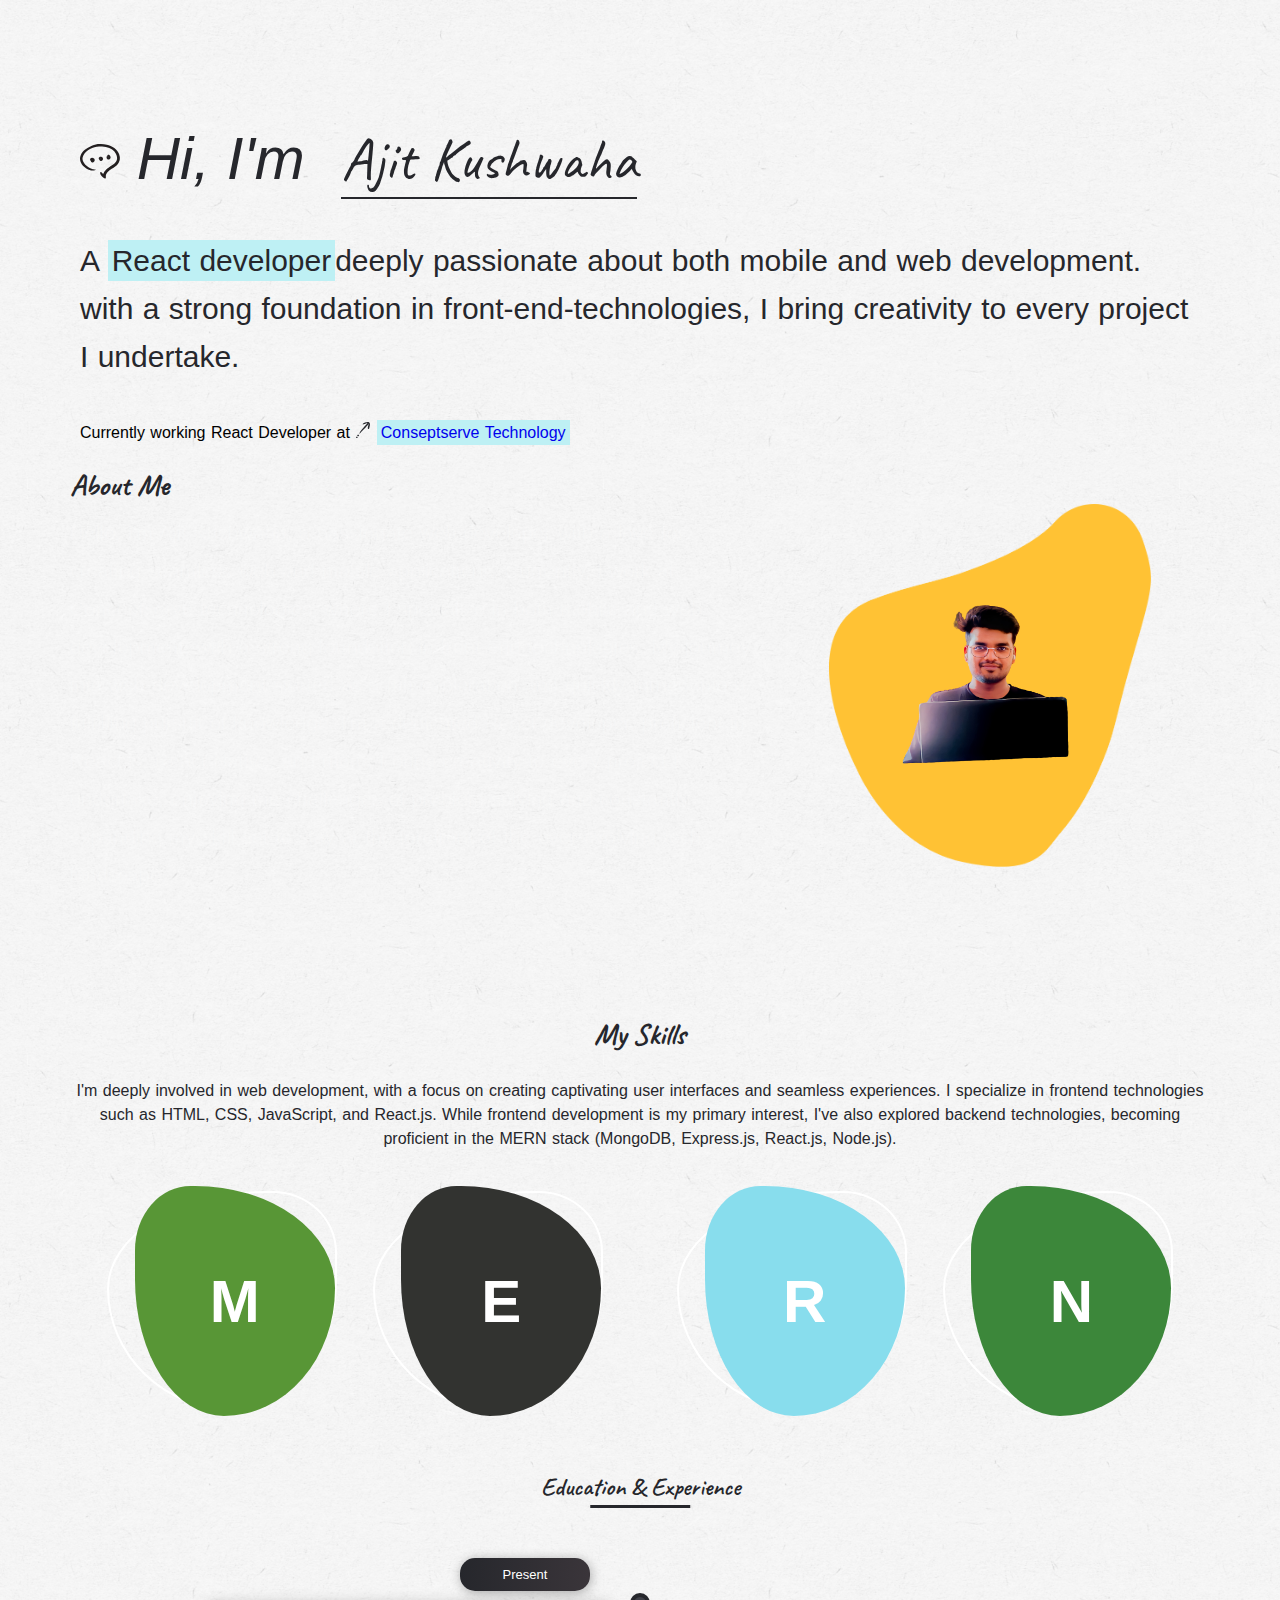
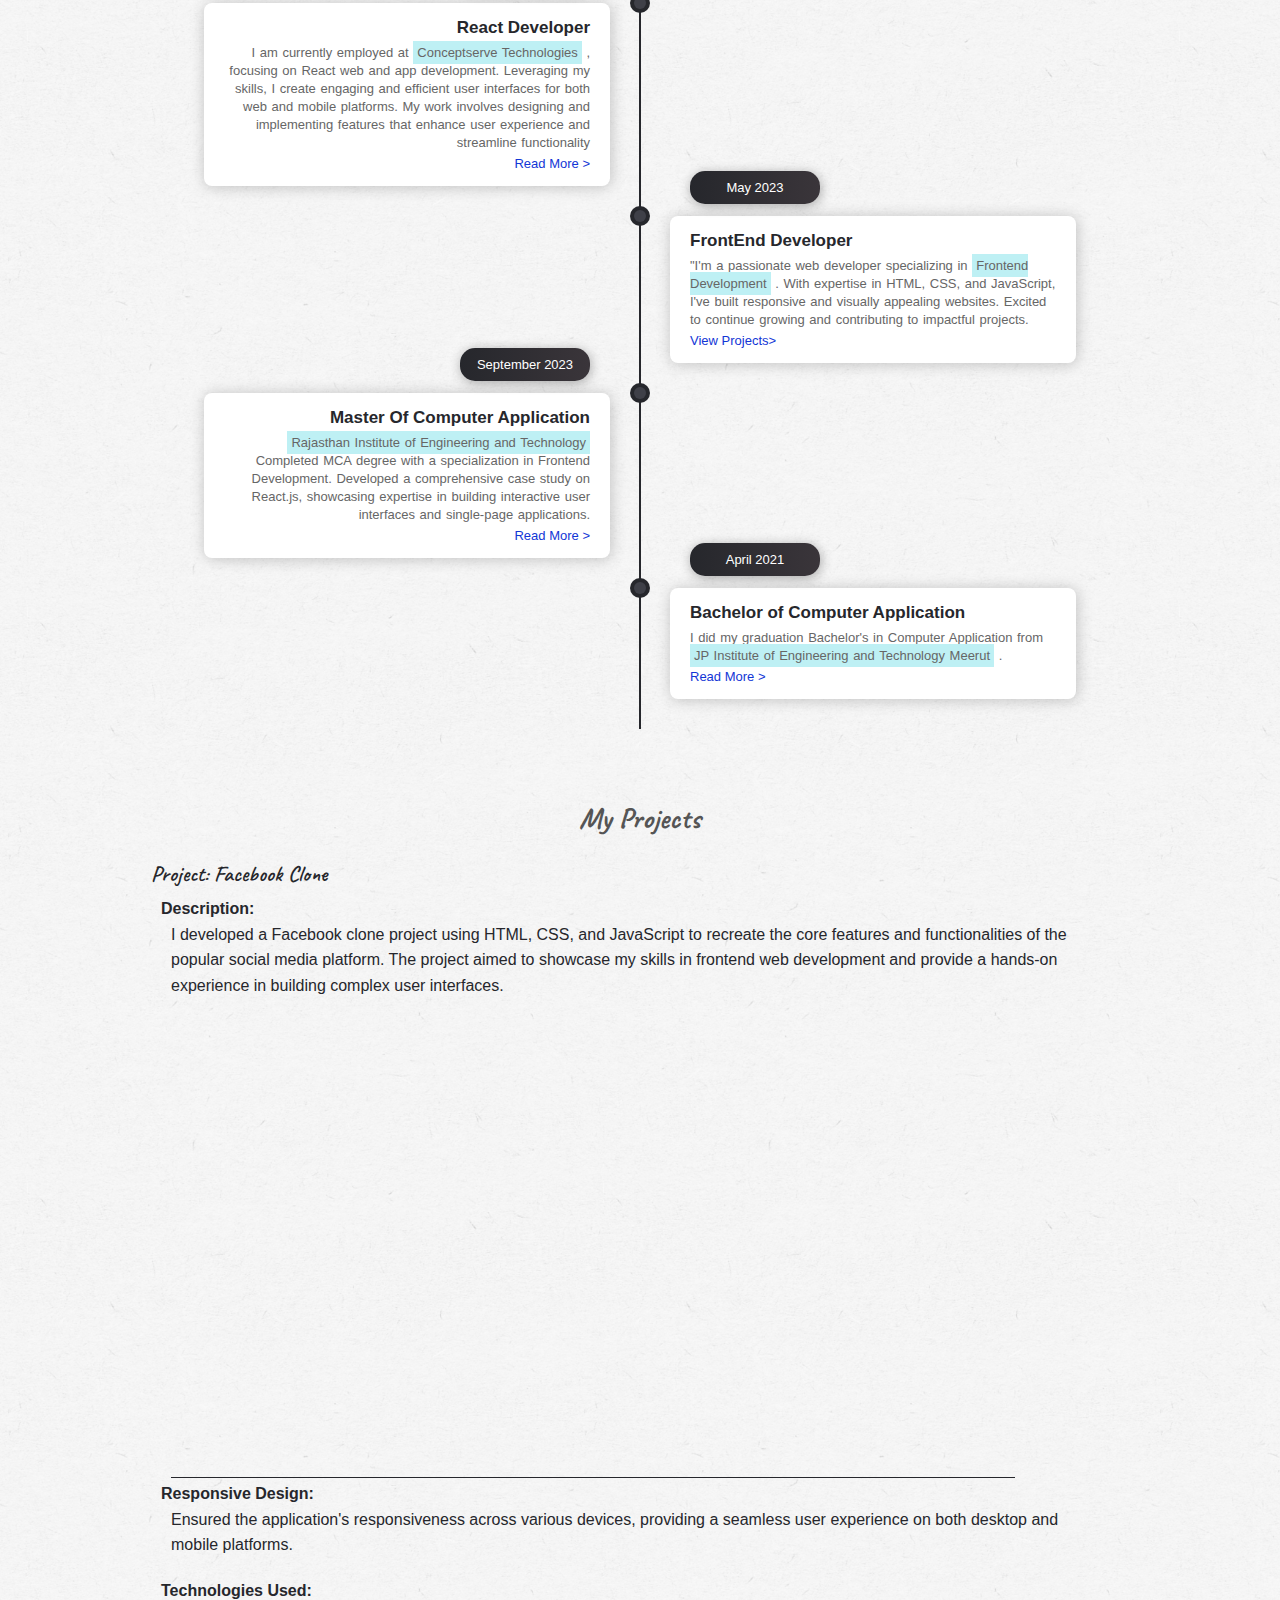
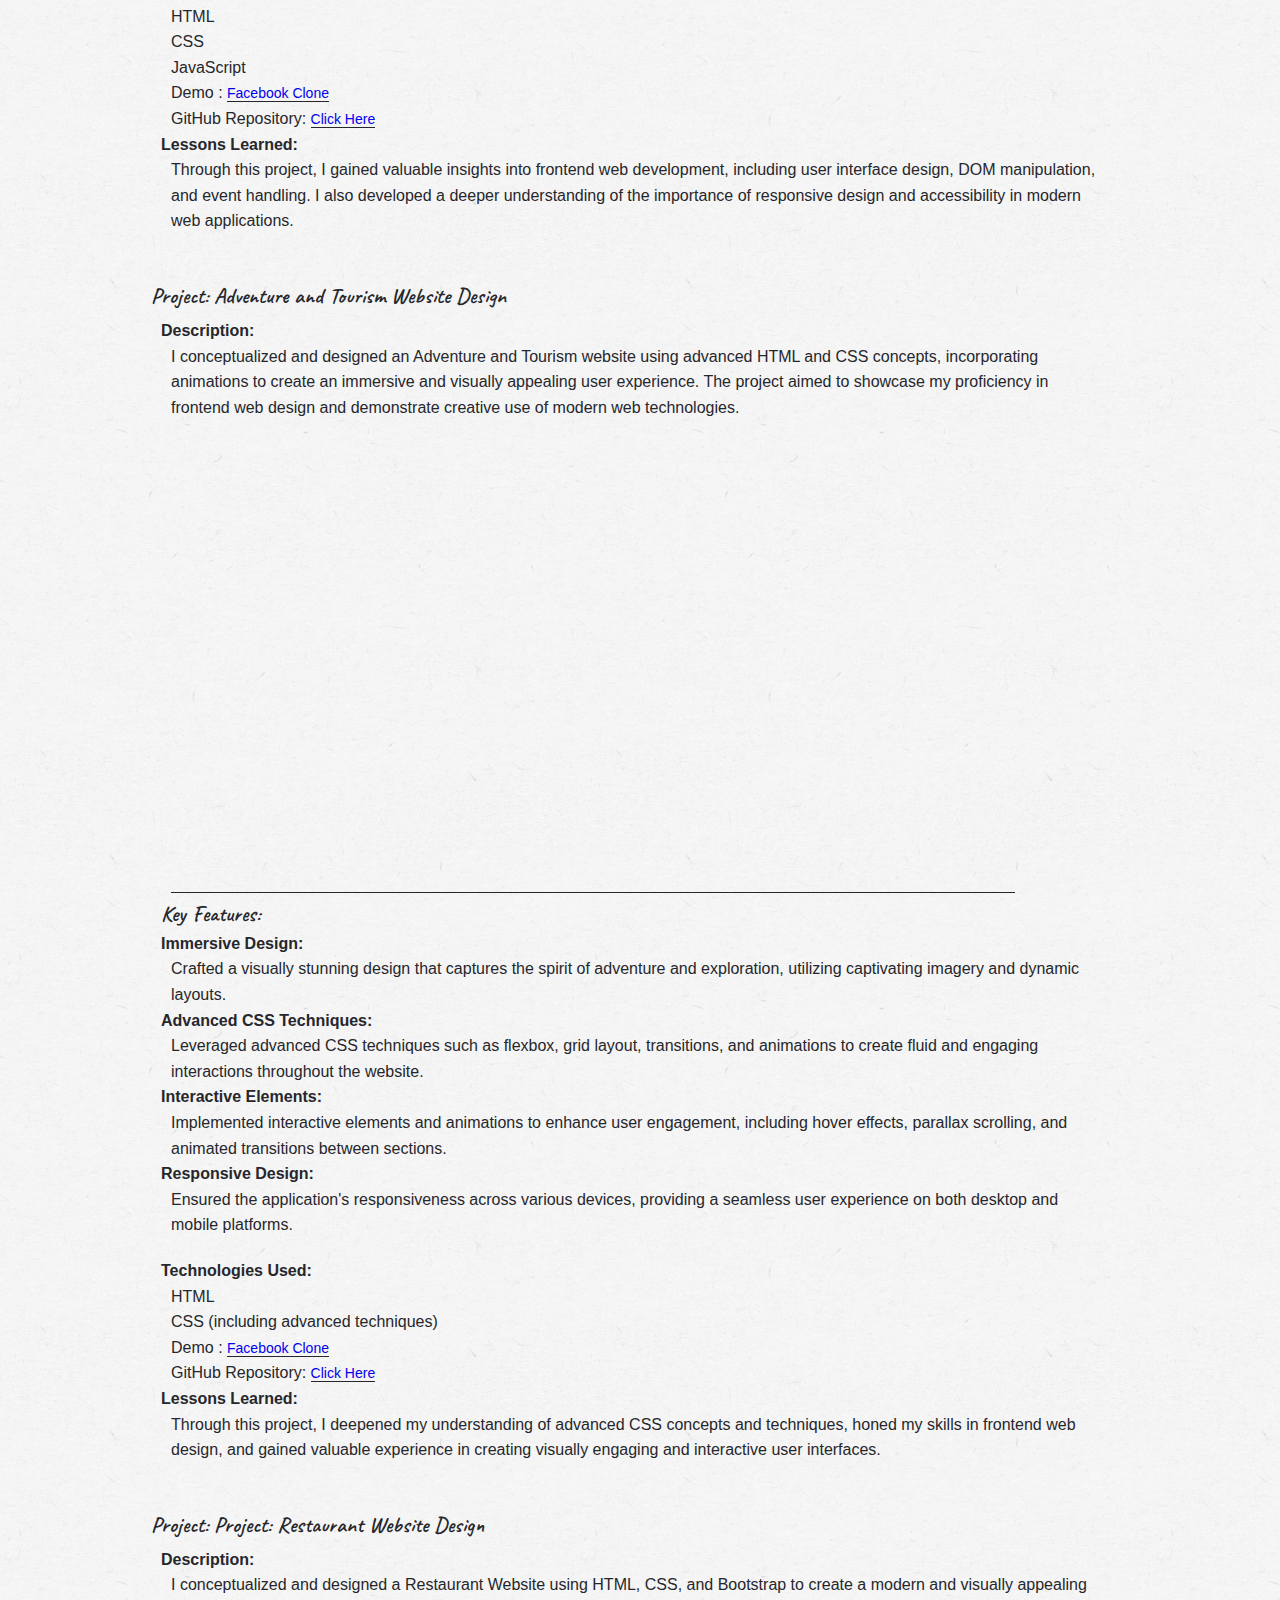
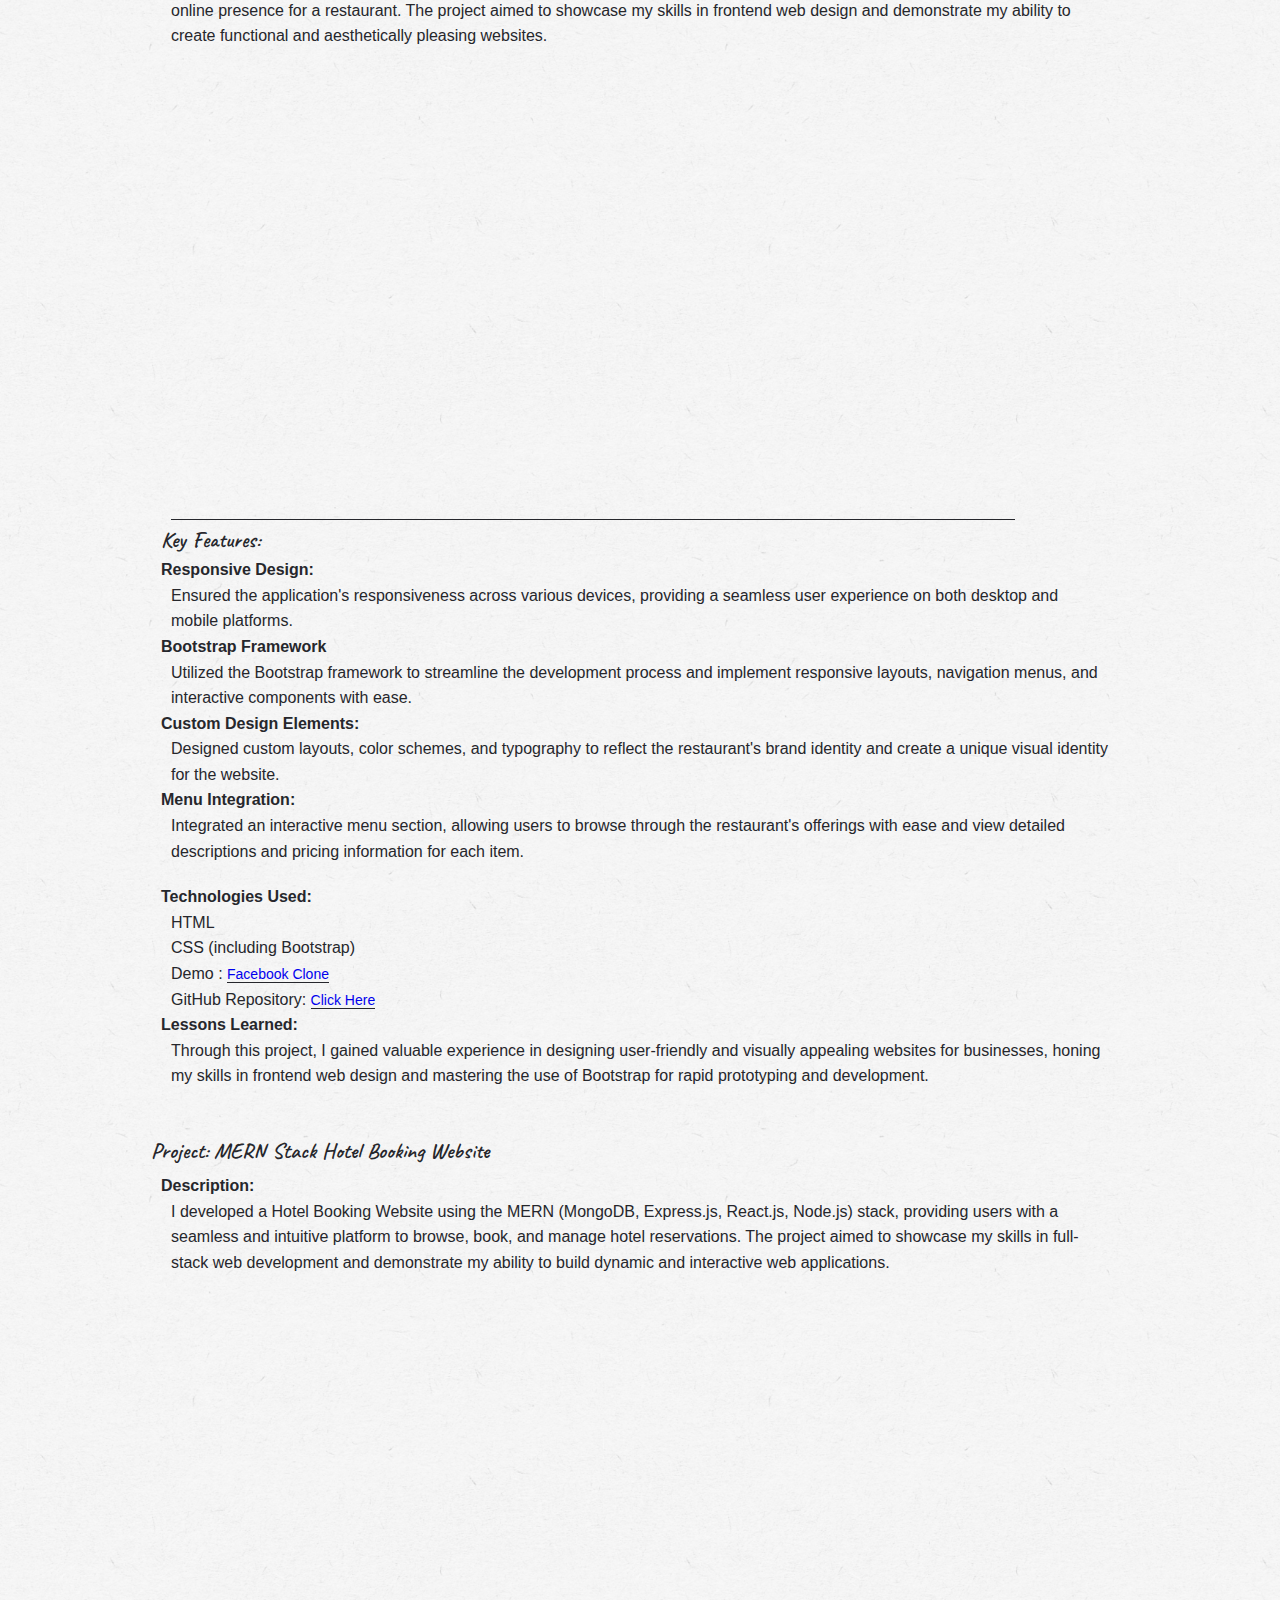
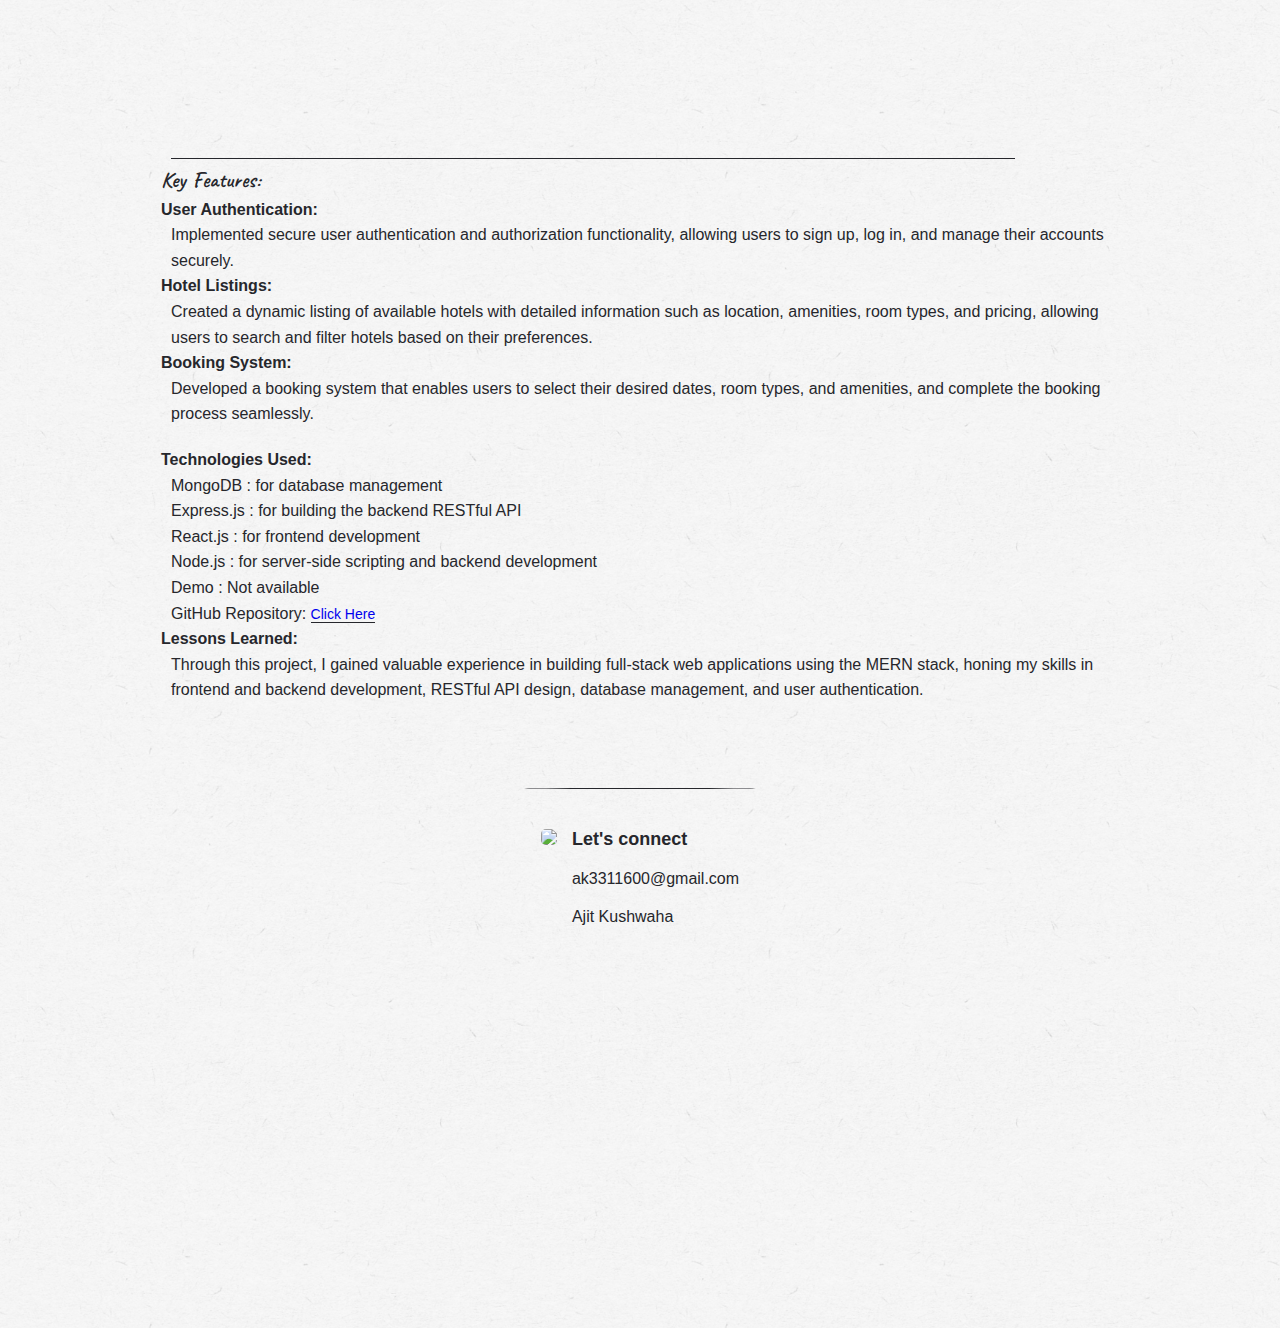
==== index.html @ 40712853 "Update index.html" ====
<!DOCTYPE html>
<html lang="en">

<head>
  <meta charset="UTF-8">
  <meta http-equiv="X-UA-Compatible" content="IE=edge">
  <meta name="viewport" content="width=device-width, initial-scale=1.0">

  <title>Portfolio Website</title>

  
  <link rel="preconnect" href="https://fonts.googleapis.com">
  <link rel="preconnect" href="https://fonts.gstatic.com" crossorigin>
  <script src="https://kit.fontawesome.com/5f6b03d6ea.js" crossorigin="anonymous"></script>
  <link href="https://fonts.googleapis.com/css2?family=Caveat&display=swap" rel="stylesheet">
  <link href="https://fonts.googleapis.com/css2?family=Great+Vibes&family=Pacifico&display=swap" rel="stylesheet">
  <link rel="stylesheet" href="style.css" />
  <link rel="stylesheet" href="responcive.css" />
</head>

<body>
  <div class="main">
    <div class="social">
      <div class="hero-icon">
        <a href="mailto:recipient@example.com?subject=Your%20Subject&body=Your%20Message"
          class="underline link clr-300">
          <img src="https://assets-global.website-files.com/64a24a477b774d01d169b819/64a2c39d92e236b2edfb00a2_email.svg"
            loading="lazy" alt="" class="icon-24px">
        </a>
      </div>
      <div class="hero-icon">
        <a href="https://www.linkedin.com/in/ajju-kushwaha77/" target="_blank" class="underline link clr-300">
          <img
            src="https://assets-global.website-files.com/64a24a477b774d01d169b819/64a2c39d2e996a97aed8574d_linkedin.svg"
            loading="lazy" alt="" class="icon-24px">
        </a>
      </div>

    </div>
    
    <!-- Hero Section Start -->
    <section class="hero__section">
      <div class="hsection">
        <div class="hero-title__con">
          <div class="heading-title">
            <img width="40px" src="/picture/msg.svg" alt=""/>
              <i>Hi, I'm </i> 
               <span>Ajit Kushwaha</span> 
          </div>
          <p class="hero-info">
             A <span class="highlight">React developer</span>deeply passionate about both mobile and web  development.
            with a strong foundation in front-end-technologies, I bring creativity to every project I undertake.
          </p>
           <p class="intro" >
            Currently working React Developer at <a href="https://conceptserve.com/"><svg width="16px" height="16px" viewBox="0 0 64 73" fill="#26272c" xmlns="http://www.w3.org/2000/svg">
              <path d="M9.60681 59.9299C9.61175 59.9664 9.61175 60.0034 9.60681 60.0399V60.1199C9.60681 60.1199 9.60681 60.2199 9.71681 60.2399C9.82681 60.2599 9.78681 60.2399 9.84681 60.2399C10.0733 60.3199 10.3203 60.3199 10.5468 60.2399C10.6268 60.1899 10.6668 60.1299 10.6468 60.0599C10.6268 59.9899 10.4768 59.8999 10.6468 59.7799C10.9689 59.6606 11.305 59.5833 11.6468 59.5499C12.1268 59.5499 12.6468 59.5999 12.7068 59.8399C12.8144 60.242 12.7568 60.6704 12.5468 61.0299C12.3853 61.3668 12.1137 61.6384 11.7768 61.7999C11.3968 61.9599 11.1768 62.2699 10.7768 62.4199C10.3633 62.593 9.91082 62.6517 9.46681 62.5899C9.22089 62.5516 8.9796 62.4879 8.74681 62.3999C8.41681 62.2799 8.16681 62.0899 7.86681 61.9999C7.59099 61.9693 7.31264 61.9693 7.03681 61.9999C6.97681 61.9999 6.88681 61.9999 6.84681 61.9999C6.80681 61.9999 6.74681 61.6799 7.23681 60.9999L7.53681 60.5799C7.80858 60.2098 8.12421 59.874 8.47681 59.5799C9.05681 59.2099 9.18681 59.3699 9.34681 59.4699C9.43635 59.5547 9.50189 59.6616 9.53681 59.7799L9.60681 59.9299Z" fill="#26272c"></path>
              <path d="M2.7568 69.0901C2.93447 69.1307 3.11501 69.1574 3.2968 69.1701C3.3568 69.1701 3.3968 69.1701 3.4668 69.1701C3.67939 69.1919 3.89419 69.1681 4.0968 69.1001C4.17828 69.0619 4.2374 68.988 4.2568 68.9001C4.3068 68.7901 4.2568 68.6601 4.4468 68.6201C4.71688 68.6864 4.97615 68.7908 5.2168 68.9301C5.5468 69.1101 5.8468 69.3701 5.7868 69.5001C5.59667 69.9772 5.17275 70.3217 4.6668 70.4101C4.41574 70.4876 4.16876 70.5777 3.9268 70.6801C3.66724 70.7359 3.40229 70.7627 3.1368 70.7601H2.6868C2.4706 70.7401 2.25301 70.7401 2.0368 70.7601C1.8768 70.7601 1.7168 70.9301 1.5568 70.9401H1.4568C1.3368 70.9401 1.2968 70.8001 1.2668 70.4201V70.1701C1.24689 69.9423 1.29196 69.7134 1.3968 69.5101C1.5468 69.3501 1.6868 69.1301 1.8168 69.1001C1.93539 69.0512 2.05972 69.0176 2.1868 69.0001C2.3768 69.0001 2.5668 69.0001 2.7468 69.0001L2.7568 69.0901Z" fill="#26272c"></path>
              <path d="M13.2669 63.5799C13.0448 63.818 12.7845 64.0174 12.4969 64.1699L12.0669 64.3999L11.5869 64.5399L11.1169 64.6699H10.6969C10.4208 64.6948 10.143 64.6948 9.86688 64.6699C9.46043 64.688 9.05341 64.651 8.65688 64.5599C7.96926 64.3338 7.36387 63.9093 6.91688 63.3399C6.44505 62.7901 6.13979 62.1171 6.03688 61.3999C5.92043 60.7093 6.05524 59.9998 6.41688 59.3999C6.78832 58.6515 7.58589 58.2128 8.41688 58.2999C8.64688 58.2999 8.71688 58.9599 8.74688 59.6099C8.77688 60.2599 8.79688 60.8999 8.74688 60.9799C8.69688 61.0599 8.74688 61.0399 8.74688 61.0499L8.59688 60.9999L8.50688 60.8999L8.39688 60.8399C8.33688 60.8399 8.45688 60.8399 8.48688 60.8399C8.51688 60.8399 8.93688 60.7499 8.80688 60.8399C8.78349 60.9386 8.78349 61.0413 8.80688 61.1399C8.83546 61.3081 8.95478 61.4467 9.11688 61.4999C9.26688 61.5799 9.43688 61.6399 9.60688 61.7099C9.80587 61.7983 10.0194 61.8491 10.2369 61.8599C10.4145 61.901 10.5992 61.901 10.7769 61.8599C11.0028 61.8048 11.182 61.6332 11.2469 61.4099C11.3241 61.0312 11.1762 60.6418 10.8669 60.4099C10.5341 60.1963 10.1743 60.0281 9.79688 59.9099C9.70469 59.8961 9.6142 59.8726 9.52688 59.8399C9.20688 59.7099 9.11688 59.5799 9.05688 59.1299C9.05688 59.0299 9.05688 58.9299 9.05688 58.8299C9.05688 58.5099 9.23688 58.2499 9.64688 58.1299C10.3028 57.9606 10.991 57.9606 11.6469 58.1299C11.8303 58.1724 12.0082 58.2362 12.1769 58.3199L12.7569 58.6799C12.944 58.8356 13.1149 59.0098 13.2669 59.1999C13.4369 59.3809 13.5785 59.5866 13.6869 59.8099C14.472 60.994 14.3612 62.5584 13.4169 63.6199L13.2669 63.5799Z" fill="#26272c"></path>
              <path d="M6.39664 71.8201C5.64526 72.5443 4.62912 72.9276 3.58664 72.8801C3.38664 72.8801 3.20664 72.8801 3.00664 72.8801C2.81156 72.8682 2.61766 72.8415 2.42664 72.8001C1.75993 72.6253 1.17374 72.2263 0.766639 71.6701C0.374372 71.1797 0.122124 70.5923 0.036639 69.9701C-0.0678261 69.352 0.0528068 68.7169 0.376639 68.1801C0.684493 67.53 1.37204 67.1481 2.08664 67.2301C2.28664 67.2301 2.35664 67.9001 2.41664 68.5301C2.44652 68.976 2.49993 69.4199 2.57664 69.8601C2.57664 69.9401 2.50664 69.7701 2.43664 69.6701C2.39834 69.6129 2.35107 69.5623 2.29664 69.5201C2.27589 69.4943 2.25242 69.4709 2.22664 69.4501L2.18664 69.4201V69.4201C2.13664 69.4201 2.23664 69.4201 2.25664 69.4201C2.32588 69.4347 2.3974 69.4347 2.46664 69.4201V69.4201L2.88664 69.3401V69.3401V69.3401C2.81982 69.4025 2.7714 69.4821 2.74664 69.5701C2.67664 69.8301 2.92664 69.8501 3.08664 69.9201C3.32325 70.0435 3.59494 70.0823 3.85664 70.0301C4.0126 69.9784 4.13495 69.8561 4.18664 69.7001C4.26369 69.4021 4.14821 69.0875 3.89664 68.9101C3.6798 68.7819 3.42662 68.7292 3.17664 68.7601C3.12011 68.7656 3.06317 68.7656 3.00664 68.7601C2.79664 68.6801 2.70664 68.5201 2.67664 68.0801V67.7901C2.65081 67.464 2.86088 67.1657 3.17664 67.0801C3.50305 66.9805 3.83772 66.9102 4.17664 66.8701C4.58886 66.9623 4.99339 67.086 5.38664 67.2401C5.60494 67.3015 5.81122 67.3996 5.99664 67.5301L6.42664 67.9701C6.67823 68.2678 6.8777 68.6059 7.01664 68.9701C7.23911 69.4513 7.29878 69.9919 7.18664 70.5101C7.12372 71.0309 6.89597 71.5179 6.53664 71.9001L6.39664 71.8201Z" fill="#26272c"></path>
              <path d="M43.9465 24.7501C41.6065 27.0768 39.3032 29.4501 37.0365 31.8701C36.1665 32.7201 35.4765 33.7101 34.6065 34.5601C31.5565 37.5601 28.5265 40.5601 25.6065 43.7601C24.2965 45.1201 23.0865 46.5901 21.8865 48.0001C20.4225 49.9353 18.8182 51.7602 17.0865 53.4601C16.5265 53.9801 16.1665 53.6001 16.0865 52.7301C15.9568 51.5131 16.168 50.284 16.6965 49.1801C19.0665 44.7701 21.4265 40.3301 25.0565 36.8101C27.1565 34.6501 28.7865 31.9801 30.7065 29.5901C31.7065 28.2601 32.8565 27.0001 33.9865 25.7501L37.3965 22.0101L41.6465 17.4401C43.7765 15.1301 46.0265 12.9001 48.1065 10.5401C48.9165 9.6201 49.6365 8.6501 50.4365 7.7201C51.2365 6.7901 51.9465 5.8001 52.8265 4.9001C53.161 4.48208 53.5513 4.11196 53.9865 3.8001C55.7565 2.6801 56.6665 2.7101 57.7665 3.4901C58.0191 3.65718 58.2628 3.83743 58.4965 4.0301C59.1965 4.6801 59.0865 5.8901 58.4965 7.2201C58.2665 7.6901 58.0465 8.2201 57.8265 8.7501C57.5904 9.22594 57.3091 9.67802 56.9865 10.1001C56.3865 11.0001 55.7865 11.8901 55.1865 12.7401C53.8823 14.48 52.4589 16.1273 50.9265 17.6701C48.6865 20.0501 46.3565 22.4201 44.1065 24.8601L43.9465 24.7501Z" fill="#26272c"></path>
              <path d="M57.2464 10.15C57.304 9.21388 57.1608 8.27626 56.8264 7.4C56.6703 7.04005 56.465 6.70351 56.2164 6.4C56.2164 6.31 56.0264 6.1 55.6164 5.96C54.8461 5.78484 54.0552 5.71753 53.2664 5.76C51.5117 5.74059 49.7595 5.89805 48.0364 6.23C46.2264 6.57 44.3964 7.01 42.5664 7.48C40.9485 7.94512 39.3674 8.53007 37.8364 9.23C35.9075 10.2083 33.9006 11.0244 31.8364 11.67C31.1664 11.84 30.8364 11.09 31.0164 10.09C31.1592 8.88837 31.7972 7.80091 32.7764 7.09C34.705 5.86192 36.709 4.75641 38.7764 3.78C40.8665 2.74449 43.0915 2.00731 45.3864 1.59C46.7864 1.35 48.1764 0.98 49.6364 0.65C51.1448 0.248938 52.6959 0.0307052 54.2564 0C55.2354 0.000952581 56.2102 0.128681 57.1564 0.38C57.6999 0.526949 58.2262 0.731438 58.7264 0.99C59.2552 1.26132 59.746 1.60089 60.1864 2C60.9182 2.68797 61.5449 3.47977 62.0464 4.35C62.5397 5.19784 62.9228 6.10517 63.1864 7.05C63.677 9.13631 63.7921 11.2933 63.5264 13.42C63.1202 16.3461 62.5223 19.2423 61.7364 22.09C61.1964 24.24 61.1764 26.51 60.5664 28.58C60.4464 29.04 60.3964 29.51 60.2364 29.95C59.6564 31.61 59.0264 31.95 57.3164 31.83C56.9264 31.83 56.5364 31.83 56.1564 31.72C54.89 31.4852 53.9799 30.3677 54.0064 29.08C53.9531 28.04 53.9531 27.01 54.0064 25.99L54.0664 24.47C54.1065 23.9756 54.18 23.4845 54.2864 23C54.7264 21.11 55.2864 19.29 55.7864 17.51C56.5642 15.1233 57.0019 12.6389 57.0864 10.13L57.2464 10.15Z" fill="#12"></path>
              </svg>    <span class="highlight">Conseptserve Technology</span> </a> 
           </p>
  
          <!-- <button class="Download "><a href="/picture/Ajit Kushwaha77.pdf"> Download cv</a></button> -->
  
        </div>
      </div>
  
    </section>
    <!-- Hero Section end -->
  
    <!-- About Section start -->
    <section class="about__section" id="about">
  
      <div class="about-container">
        <div class="About__left">
          <h3 class="section-title">About Me</h3>
          <p>
            <span class="info">
              Hello, I'm Ajit Kushwaha, a passionate web developer with a love for creating seamless web and mobile
              applications. Currently, I work at Conceptserve technologies, where I specialize in both mobile and web
              development, with a strong foundation in front-end technologies.
  
              My journey into web development started as a fun exploration and quickly turned into a fulfilling pursuit of
              knowledge. I'm a dedicated React developer, proficient in React.js, React Native, and more. I bring
              creativity to every project I undertake, enjoying the challenges of problem-solving and constantly expanding
              my skill set to stay at the forefront of the ever-evolving tech landscape.
            </span>
          </p>
        </div>
        <div class="about__right">
          <img src="/picture/About__imge.png" alt="">
        </div>
      </div>
    </section>
  
  
  
    <!-- skill section start -->
    <section class="skill" id="sections">
      <div class="hero">
        <div class="title">
          <h1>My Skills</h1>
          <p>
            I'm deeply involved in web development, with a focus on creating captivating user interfaces and seamless
            experiences. I specialize in frontend technologies such as HTML, CSS, JavaScript, and React.js. While frontend
            development is my primary interest, I've also explored backend technologies, becoming proficient in the MERN
            stack (MongoDB, Express.js, React.js, Node.js).
          </p>
        </div>
  <div class="skill-container">
    <div class="row">
      <div class="col">
        <div class="shape">
          <i class="fa fa-database cl1"></i>

          <div class="inner-shape bkg1">
            <div class="content">
              <h2>M</h2>
              <a href="#" class="skill-a">MongoDb</a>
            </div>
          </div>
        </div>
      </div>
      <div class="col">
        <div class="shape">
          <i class="fa fa-server cl2"></i>
          <div class="inner-shape bkg2">
            <div class="content">
              <h2>E</h2>
              <a href="#" class="skill-a">Express Js</a>
            </div>
          </div>
        </div>
      </div>
    </div>
    <div class="row">
      <div class="col">
        <div class="shape">
          <!-- <i class="fa fa-server bkg2"></i> -->
          <i class="fa-brands fa-react cl3"></i>
          <div class="inner-shape bkg3">
            <div class="content">
              <h2>R</h2>
              <a href="#" class="skill-a">React</a>
            </div>
          </div>
        </div>
      </div>
      <div class="col">
        <div class="shape">
          <i class="fa-brands fa-node-js  cl4"></i>
          <div class="inner-shape bkg4">
            <div class="content">
              <h2>N</h2>
              <a href="#" class="skill-a">Node js</a>
            </div>
          </div>
        </div>
      </div>
      
    </div>
  </div>
       
      </div>
    </section>
  
    <!-- EDUCATION SECTION START -->
  
    <section class="education" id="sections">
      <div class="education-main">
        <h3 class="head">Education & Experience</h3>
        <div class="container">
          <ul>
            <div>
              <li>
                <h3 class="heading">React Developer</h3>
                <p>I am currently employed at <span class="highlight">Conceptserve Technologies</span> , focusing on React
                  web and app development. Leveraging my skills, I create engaging and efficient user interfaces for both
                  web and mobile platforms. My work involves designing and implementing features that enhance user
                  experience and streamline functionality</p>
                <a href="#about">Read More ></a>
                <span class="date">Present</span>
                <span class="circle"></span>
              </li>
              <li>
                <h3 class="heading">FrontEnd Developer</h3>
                <p>"I'm a passionate web developer specializing in <span class="highlight">Frontend Development</span> .
                  With expertise in HTML, CSS, and JavaScript, I've built responsive and visually appealing websites.
                  Excited to continue growing and contributing to impactful projects.</p>
                <a href="#projects">View Projects></a>
                <span class="date">May 2023</span>
                <span class="circle"></span>
              </li>
  
            </div>
            <div>
              <li>
                <h3 class="heading">Master Of Computer Application</h3>
                <p> <span class="highlight">Rajasthan Institute of Engineering and Technology</span> <br>
                  Completed MCA degree with a specialization in Frontend Development.
                  Developed a comprehensive case study on React.js, showcasing expertise in building interactive user
                  interfaces and single-page applications. </p>
                <a href="#">Read More ></a>
                <span class="date">September 2023</span>
                <span class="circle"></span>
              </li>
              <li>
                <h3 class="heading">Bachelor of Computer Application</h3>
                <p>I did my graduation Bachelor's in Computer Application from
                  <span class="highlight">JP Institute of Engineering and Technology Meerut</span> .
                </p>
                <a href="#">Read More ></a>
                <span class="date">April 2021</span>
                <span class="circle"></span>
              </li>
  
            </div>
          </ul>
        </div>
      </div>
    </section>
  
    <!-- PROJECT SECTION START -->
    <section class="section-project">
      <div class="primary__heading">
        <h3 class="project-title">My Projects</h1>
      </div>
      <div class="projects">
  
        <div class="projects-list">
  
          <div class="project-card" id="projects">
            <p>Project: Facebook Clone</p>
            <dl>
              <dt>Description:</dt>
              <dd>I developed a Facebook clone project using HTML, CSS, and JavaScript to recreate the core features and
                functionalities of the popular social media platform. The project aimed to showcase my skills in frontend
                web development and provide a hands-on experience in building complex user interfaces. </dd>
              <dd>
                <a href="./facebook-project/index.html" class="fbslider__img"><img src="/picture/fbClone.png"
                    class=""></a>
              </dd>
              <dt>Responsive Design:</dt>
              <dd>
                Ensured the application's responsiveness across various devices, providing a seamless user experience on
                both desktop and mobile platforms.
              </dd>
            </dl>
            <dl>
              <dt>Technologies Used:</d>
              <dd>HTML</dd>
              <dd>CSS</dd>
              <dd>JavaScript</dd>
              <dd>Demo : <a href="https://ajitkushawaha.github.io/facebook-project/index.html">Facebook Clone</a></dd>
              <dd>GitHub Repository: <a href="https://github.com/ajitkushawaha/facebook-project">Click Here</a></dd>
              <dt>Lessons Learned:</dt>
              <dd>
                Through this project, I gained valuable insights into frontend web development, including user interface
                design, DOM manipulation, and event handling. I also developed a deeper understanding of the importance of
                responsive design and accessibility in modern web applications.
              </dd>
            </dl>
  
  
          </div>
          <div class="project-card">
            <p>Project: Adventure and Tourism Website Design</p>
            <dl>
              <dt>Description:</dt>
              <dd>I conceptualized and designed an Adventure and Tourism website using advanced HTML and CSS concepts,
                incorporating animations to create an immersive and visually appealing user experience. The project aimed
                to showcase my proficiency in frontend web design and demonstrate creative use of modern web technologies.
              <dd>
                <a href="https://ajitkushawaha.github.io/nature/" class="fbslider__img"><img src="/picture/natureWeb.png"
                    class="nature">
                </a>
              </dd>
              <p class="padd">Key Features:</p>
              <dt>Immersive Design:</dt>
              <dd>
                Crafted a visually stunning design that captures the spirit of adventure and exploration, utilizing
                captivating imagery and dynamic layouts.
              </dd>
              <dt>Advanced CSS Techniques:</dt>
              <dd>
                Leveraged advanced CSS techniques such as flexbox, grid layout, transitions, and animations to create
                fluid and engaging interactions throughout the website.
              </dd>
              <dt>Interactive Elements: </dt>
              <dd>
                Implemented interactive elements and animations to enhance user engagement, including hover effects,
                parallax scrolling, and animated transitions between sections.
              </dd>
              <dt>Responsive Design:</dt>
              <dd>
                Ensured the application's responsiveness across various devices, providing a seamless user experience on
                both desktop and mobile platforms.
              </dd>
            </dl>
            <dl>
              <dt>Technologies Used:</d>
              <dd>HTML</dd>
              <dd>CSS (including advanced techniques)</dd>
              <dd>Demo : <a href="https://ajitkushawaha.github.io/nature/">Facebook Clone</a></dd>
              <dd>GitHub Repository: <a href="https://github.com/ajitkushawaha/facebook-project">Click Here</a></dd>
              <dt>Lessons Learned:</dt>
              <dd>
                Through this project, I deepened my understanding of advanced CSS concepts and techniques, honed my skills
                in frontend web design, and gained valuable experience in creating visually engaging and interactive user
                interfaces.
              </dd>
            </dl>
          </div>
          <div class="project-card">
            <p>Project: Project: Restaurant Website Design</p>
            <dl>
              <dt>Description:</dt>
              <dd>
                I conceptualized and designed a Restaurant Website using HTML, CSS, and Bootstrap to create a modern and
                visually appealing online presence for a restaurant. The project aimed to showcase my skills in frontend
                web design and demonstrate my ability to create functional and aesthetically pleasing websites.
              <dd>
                <a href="https://ajitkushawaha.github.io/eat-meet/" class="fbslider__img"><img src="/picture/EatMeet.png"
                    class="nature">
                </a>
              </dd>
              <p class="padd">Key Features:</p>
              <dt>Responsive Design:</dt>
              <dd>
                Ensured the application's responsiveness across various devices, providing a seamless user experience on
                both desktop and mobile platforms.
              </dd>
              <dt>Bootstrap Framework </dt>
              <dd>
                Utilized the Bootstrap framework to streamline the development process and implement responsive layouts,
                navigation menus, and interactive components with ease.
              </dd>
              <dt>Custom Design Elements: </dt>
              <dd>
                Designed custom layouts, color schemes, and typography to reflect the restaurant's brand identity and
                create a unique visual identity for the website.
              </dd>
              <dt>Menu Integration:</dt>
              <dd>
                Integrated an interactive menu section, allowing users to browse through the restaurant's offerings with
                ease and view detailed descriptions and pricing information for each item.
              </dd>
            </dl>
            <dl>
              <dt>Technologies Used:</d>
              <dd>HTML</dd>
              <dd>CSS (including Bootstrap)</dd>
              <dd>Demo : <a href="https://ajitkushawaha.github.io/nature/">Facebook Clone</a></dd>
              <dd>GitHub Repository: <a href="https://github.com/ajitkushawaha/facebook-project">Click Here</a></dd>
              <dt>Lessons Learned:</dt>
              <dd>
                Through this project, I gained valuable experience in designing user-friendly and visually appealing
                websites for businesses, honing my skills in frontend web design and mastering the use of Bootstrap for
                rapid prototyping and development.
              </dd>
            </dl>
          </div>
          <div class="project-card">
            <p>Project: MERN Stack Hotel Booking Website</p>
            <dl>
              <dt>Description:</dt>
              <dd>
                I developed a Hotel Booking Website using the MERN (MongoDB, Express.js, React.js, Node.js) stack,
                providing users with a seamless and intuitive platform to browse, book, and manage hotel reservations. The
                project aimed to showcase my skills in full-stack web development and demonstrate my ability to build
                dynamic and interactive web applications.
              <dd>
                <a href="https://ajitkushawaha.github.io/eat-meet/" class="fbslider__img">
                  <img src="/picture/hm.png" class="nature" />
                </a>
              </dd>
              <p class="padd">Key Features:</p>
              <dt>User Authentication:</dt>
              <dd>
                Implemented secure user authentication and authorization functionality, allowing users to sign up, log in,
                and manage their accounts securely.
              </dd>
              <dt>Hotel Listings: </dt>
              <dd>
                Created a dynamic listing of available hotels with detailed information such as location, amenities, room
                types, and pricing, allowing users to search and filter hotels based on their preferences.
              </dd>
              <dt>Booking System:</dt>
              <dd>
                Developed a booking system that enables users to select their desired dates, room types, and amenities,
                and complete the booking process seamlessly.
              </dd>
  
            </dl>
            <dl>
              <dt>Technologies Used:</d>
              <dd>MongoDB : for database management</dd>
              <dd>Express.js : for building the backend RESTful API</dd>
              <dd>React.js : for frontend development </dd>
              <dd>Node.js : for server-side scripting and backend development</dd>
              <dd>Demo : Not available</dd>
              <dd>GitHub Repository: <a href="https://github.com/ajitkushawaha">Click Here</a></dd>
              <dt>Lessons Learned:</dt>
              <dd>
                Through this project, I gained valuable experience in building full-stack web applications using the MERN
                stack, honing my skills in frontend and backend development, RESTful API design, database management, and
                user authentication.
              </dd>
            </dl>
          </div>
        </div>
    </section>
  
    <!-- CONTACT SECTION START -->
  
  
    <section class="contact-section" id="sections">
      <div class="primary__heading">
        <div class="contacts"></div>
      </div>
      <div class="contact-container">
        <div class="contact-info">
          <div class="footer-top">
            <img src="/picture/Ajit profile.jpg" width="100" />
          </div>
          <div class="connect">
            <div class="div-block">
              <h2>Let's connect</h2>
              <img src="https://assets-global.website-files.com/64a24a477b774d01d169b819/64a2c39c985e1e3d89801174_71.svg"
                loading="lazy" alt="" class="connect-icon">
            </div>
            <div class="div-block">
              <img
                src="https://assets-global.website-files.com/64a24a477b774d01d169b819/64a2c39d92e236b2edfb00a2_email.svg"
                loading="lazy" alt="" class="icon-24px">
              <a href="mailto:recipient@example.com?subject=Your%20Subject&body=Your%20Message"
                class="underline link clr-300">ak3311600@gmail.com</a>
            </div>
            <div class="div-block">
              <img
                src="https://assets-global.website-files.com/64a24a477b774d01d169b819/64a2c39d2e996a97aed8574d_linkedin.svg"
                loading="lazy" alt="" class="icon-24px">
              <a href="https://www.linkedin.com/in/ajju-kushwaha77/" target="_blank" class="underline link clr-300">Ajit
                Kushwaha</a>
            </div>
          </div>
  
        </div>
      </div>
    </section>
  </div>



  <!-- <div class="visme_d" data-title="Untitled Project" data-url="6x3gnvg6-untitled-project?fullPage=true" data-domain="forms" data-full-page="true" data-min-height="100vh" data-form-id="16151"></div><script src="https://static-bundles.visme.co/forms/vismeforms-embed.js"></script>
  </div> -->



  <script  src="https://smtpjs.com/v3/smtp.js"></script>
  <script src="index.js"></script>


</body>

</html>
---- style.css ----
* {
  margin: 0;
  padding: 0;
  border: none;
  outline: none;
  text-decoration: none;
  box-sizing: border-box;
  transition: all 0.2s linear;
  font-family: 'arial';

}


body {
  background-image: linear-gradient(rgba(255, 255, 255, .7), rgba(255, 255, 255, .7)), url(/picture/background-texture.jpg);
  background-position: 0 0, 0 0;
  background-size: auto, 45vw;
  width: 100%;
  font-family: Figtree, sans-serif;
  position: relative;
}
.main{
  width: 100%;
  padding: 0 6rem;
  
}
.social {
  width: 100%;
  display: flex;
  align-items: center;
  justify-content: flex-end;
  gap: 1rem;
  padding: 4rem;

}

.hero-icon {
  padding: .5rem;
}

h3 {
  cursor: pointer;
}

p {
  word-spacing: 1px;
}

*::selection {
  background: #26272c;
  color: white;
}

::-webkit-scrollbar {
  width: 0.6rem;
}

::-webkit-scrollbar-track {
  background: #111;
}

::-webkit-scrollbar-thumb {
  background: #26272c;
  color: white;
}

html {
  font-size: 62.5%;
  overflow-x: hidden;
  scroll-behavior: smooth;
  font-family: "Montserrat", "Helvetica Neue", Arial, sans-serif;
}

html::-webkit-scrollbar-thumb {
  background: #222;
}

/* HERO SECTION START */

.hero__section{
  
}


.intro {
  margin-top: 20px;
  font-size: 16px
}

.hero-title__con {
  padding: 2rem;
}

.hero-info {
  margin: 4rem 0;
  font-size: 3rem;
  line-height: 1.6;
  /* text-wrap: balance; */
  color: #26272c;
  font-family: Figtree, sans-serif;
}

.highlight {
  background: rgb(190, 240, 244);
  padding: .4rem;

}


.heading-title {
  font-size: 6rem;
  color: #26272c;
  font-weight: 400;
  /* font-family: Figtree, sans-serif; */
}

.heading-title span {

  font-family: Caveat, sans-serif;
  /* font-family: 'Great Vibes', cursive; */
  border-bottom: 2px solid #26272c;
  margin: 0 2rem;
  font-size: 6rem;
  font-weight: 400;
}

.Download {
  background: transparent;
  margin-top: 4rem;

}

.Download a {
  padding: .4rem 1rem;
  border: 2px solid #26272c;
  transition: all 0.6s;
  color: #26272c;

}

.Download a:hover {
  border: 2px solid #26272c;
  transition: all 0.6s;
  color: white;
  background: #26272c;
}


/* ABOUR section start */

.about__section {
  width: 100%;
}

.primary__heading {
  width: 100%;
  text-align: center;
  color: white;
}

.project-title {
  text-align: center;
  font-size: 3rem;
  font-family: Caveat, sans-serif;

}

.about__heading {
  font-size: 2.5rem;
  color: white;

}

.about-container {
  display: flex;
  align-items: center;
  justify-content: space-between;
  width: 100%;
  padding-left: 1rem;
}

.about__right {
  background-image: url(/picture/About__bgimg.png);
  background-position: center;
  background-size: 70%;
  background-repeat: no-repeat;
  transition: all .7s;
  flex-basis: 40%;
  padding: 2rem;
  display: flex;
  align-items: center;
  justify-content: center;
}

.about__right:hover {
  transform: rotateY(30deg);

}

.about__right img:hover {
  transform: rotateY(-30deg);

}

.about__right img {
  width: 18rem;
}

.About__left {
  flex-basis: 60%;
  width: 100%;
  line-height: 1.8rem;
  text-wrap: balanced;
}



.About__left .info {
  font-size: 2rem;
  /* margin: 1rem 0; */
  line-height: 1.9;
  font-family: Figtree, sans-serif;
}




.About__left p span {
  color: hsl(0 0% 100% /0.2);
  /* color:  #26272c; */
  background-clip: text;
  background-repeat: no-repeat;
  background-size: 0% 100%;
  background-image: linear-gradient(90deg, rgb(38, 39, 44), rgb(21, 21, 24));
  animation: About__left linear forwards;
  animation-timeline: view();

}


.About__left p span {
  animation-range-start: cover 30vh;
  animation-range-end: cover 50vh;

}

@keyframes About__left {

  to {
    background-size: 100% 100%;
  }
}


.section-title {
  font-size: 3rem;
  text-align: left;
  color: #26272c;
  font-family: Caveat, sans-serif;
  margin-bottom: 2rem;
}


/* SKILL section start */

.skill {
  width: 100%;
  padding: 1rem;

}



.skill_title {
  font-weight: 700;
  font-size: 2.5rem;
  padding-bottom: 1rem;
  color: #26272c;
  font-family: Caveat, sans-serif;
  /* font-family: 'Great Vibes', cursive; */

}


.skill__row__content {
  display: flex;
  align-items: center;
  justify-content: center;
  flex-direction: column;
  width: 100%;
  padding: 2rem;


}

.skill__name {
  font-size: 1.5rem;
  color: white;
  display: flex;
  align-items: center;
  flex-direction: column;
  justify-content: center;
  margin-bottom: 1rem;
  gap: .5rem;

}

.skill__name h4 {
  font-size: 1rem;
  color: white;


}

.skill-icon {
  width: 10rem;
  backdrop-filter: blur(1px);
  background: rgba(0, 0, 0, .2);


}

.skill__name img {
  width: 100%;
  object-fit: contain;
}

.p4 {
  font-size: 15px;
}

/* MY EDUCATION AND EXPERIENCE */
.education {
  color: #9f9999;

}

.education__heading {
  font-size: 2.5rem;
  color: #444;
  padding: 2rem 0;
  font-weight: 700;
}

.qualifications {
  flex-basis: 50%;
  display: flex;
  flex-direction: column;
  align-items: center;
  justify-content: center;
}

.experiece {
  display: flex;
  flex-direction: column;
  align-items: center;
  justify-content: center;
  flex-basis: 50%;

}

.education__headings {
  text-align: left;
  font-size: 2rem;
  color: #444;
}

.education .box-container .box {
  display: flex;
  align-items: flex-start;
  flex-direction: column;
  width: 37rem;
  margin: 2rem;
  border-left: 0.2rem solid #a2a1a1;
  position: relative;
}

.education .box-container .box i {
  position: relative;
  top: 1rem;
  left: -1.7rem;
  border-radius: 50%;
  text-align: center;
  font-size: 2rem;
  padding: .5rem;
  background: teal;
  color: black;
}

.education .box-container .box h3 {
  font-size: 2rem;
  padding-top: 1.5rem;
  padding-left: 1.5rem;
  color: #444;
}

.education .box-container .box span {
  font-size: 1.3rem;
  background: #222;
  color: #fff;
  padding-left: 2rem;
  padding: .5rem 1rem;
}

.education .box-container .box p {
  font-size: 1.4rem;
  line-height: 2.5rem;
  padding-left: 2rem;
}



/* CONTACT SECTION  */

.contact-section {
  width: 100%;
  height: 60vh;
}

.contact-section .primary__heading {
  display: flex;
  align-items: center;
  justify-content: center;
  width: 100%;
  margin: 4rem 0;
}

.contacts {
  height: 1.5px;
  background: #26272c;
  text-align: center;
  width: 20%;
  border-radius: 50%;
}

.contact-section h1 {
  font-weight: 700;
  font-size: 3rem;
  color: #444;
  padding: 2rem 0;
}

.contact-info {
  width: 100%;
  display: flex;
  align-items: flex-start;
  justify-content: center;
  gap: 1.5rem;
}

.footer-top img {
  border-radius: 5px;
}

.div-block {
  display: flex;
  align-items: center;
}

.div-block h2 {
  font-size: 18px;
  font-weight: 600;
  color: #26272c;
}

.div-block a {
  font-size: 16px;
  color: #26272c;
}

.connect-icon {
  width: 24px;
}

.connect {
  display: flex;
  align-items: flex-start;
  justify-content: space-between;
  flex-direction: column;
  gap: 2rem;


}

/* form */
.form__group {
  margin-bottom: 2rem;
  width: 40rem;
}

.form__input {
  font-size: 1.5rem;
  padding: 1.5rem 2rem;
  border: none;
  font-family: inherit;
  border-radius: 2px;
  background-color: #d5d5d5;
  width: 100%;
  display: block;
}

.form__input:focus {
  outline: none;
  box-shadow: 0 1rem 2rem rgba(0, 0, 0, 0.5);
  border-bottom: 3px solid teal;
}

.form__input:focus:focus:invalid {
  border-bottom: 3px solid red;
}

.form__input::-webkit-input-placeholder {
  color: #777;
}

.form__label {
  font-size: 1.2rem;
  font-weight: 700;
  margin-left: 2rem;
  margin-top: .5rem;
  display: block;
  transition: all .3s;
}

.form__input:placeholder-shown+.form__label {
  opacity: 0;
  visibility: hidden;
}

.sand__btn {
  text-align: center;
  padding: 1.6rem 6rem;
  border-radius: 2px;
  font-size: 1.8rem;
  color: #777;
  background-color: #d5d5d5;

}

.sand__btn:hover {
  background: teal;
  color: white;

}

/* FOOTER SECTION */

.footer {
  background: teal;
  height: 30rem;
  width: 100%;
  margin-top: 2rem;
  display: flex;
  align-items: center;
  justify-content: center;
}

.footer-icons {
  display: flex;
  flex-direction: column;
  align-items: center;
  /* height: 20rem; */
}

#sociol-icones {
  display: flex;
  align-items: center;
  justify-content: center;
  height: 10rem;
  width: 60rem;
}

/* FOOTER ICONS */

.anchor a {
  margin: 3rem;
  font-size: 5rem;
  border-radius: 5px;
  color: #f7f7f7;
}

.anchor a:hover {
  font-size: 4rem;
  border-radius: 5px;
  color: #fff;
  font-weight: normal;
}

.facebook {
  padding: 0 1rem;
  background: hsl(214, 86%, 52%);
}

.facebook:active {
  transform: translateY(-1px);
  box-shadow: 0px 0.4rem 1rem #00acee;
}

.twitter {
  background: #00acee;
}

.twitter:active {
  transform: translateY(-1px);
  box-shadow: 0px 0.4rem 1rem #00acee;
}

.instagram {
  background: #f09433;
  background: -moz-linear-gradient(45deg,
      #f09433 0%,
      #e6683c 25%,
      #dc2743 50%,
      #cc2366 75%,
      #bc1888 100%);
  background: -webkit-linear-gradient(45deg,
      #f09433 0%,
      #e6683c 25%,
      #dc2743 50%,
      #cc2366 75%,
      #bc1888 100%);
  background: linear-gradient(45deg,
      #f09433 0%,
      #e6683c 25%,
      #dc2743 50%,
      #cc2366 75%,
      #bc1888 100%);
  filter: progid:DXImageTransform.Microsoft.gradient(startColorstr='#f09433', endColorstr='#bc1888', GradientType=1);
}

.instagram:active {
  transform: translateY(-1px);
  box-shadow: 0px 0.4rem 1rem #dc2743;
}

.linkdin {
  background: #0c8dc0;
}

.linkdin:active {
  transform: translateY(-1px);
  box-shadow: 0px 0.4rem 1rem #00acee;
}

#sociol-icones i {
  padding: 5px 7px;
}

/* FOOTER ICONS END */

.copyright {
  display: flex;
}

.copyright strong {
  font-size: 2rem;
  color: #fff;
  padding-left: 0.5rem;
  cursor: pointer;
}

.footer-title {
  color: #eee;
  font-size: 1rem;
  font-weight: 400;
}

.my__project {
  /*     text-align: center; */
}

.open-page {
  display: inline-block;
  margin: 0.5rem 0 0 2rem;
  padding: .5rem 1rem;
  font-size: 1.5rem;
  border-bottom: 1px solid teal;
  transition: all 0.5s;
}

.open-page:hover {
  color: #fff;
  box-shadow: 0 .5rem 1rem #000;
  transform: translateY(-3px);
}

.open-page:active {
  box-shadow: 0 1rem 2rem #000;
  transform: translateY(0);
}

/* menubar */

#slidebar {
  position: absolute;
  width: 100%;
  top: 6rem;
  padding: 4rem;
  border-radius: 1rem;
  display: none;
  transition: all 5s;
  z-index: 1000;
}

.navbar-items {
  text-align: center;
}

.navbaar-items-list {
  height: 7rem;
  padding: 1rem 4rem;
  list-style: none;
  z-index: var(--1);
  transition: 0.5s;
  font-size: 1.5rem;
}

.navbaar-items-list a {
  color: #ddd;
  font-weight: 600;
}

.navbaar-items-list a:hover {
  color: #333;
  font-weight: 600;
}


/* Project-section */
.section-project {
  padding: 2rem;
  width: 100%;


}

.section-project .primary__heading {
  font-size: 2rem;
  color: #555;
  padding-bottom: 1rem;



}

.projects {
  display: flex;
  align-items: center;
  justify-content: center;
  width: 100%;


}

.projects-list {
  display: flex;
  align-items: center;
  justify-content: center;
  flex-direction: column;
  gap: 1rem;

}

.project-card {
  line-height: 1.6;
  gap: 1rem;
  width: 90%;
  padding: 1.5rem;
}

.project-card p {
  font-size: 22px;
  color: #26272c;
  font-family: Caveat, sans-serif;
  font-weight: 600;
}

.project-card dt {
  color: #26272c;
  font-size: 16px;
  font-weight: 600;

}

.project-card dl {
  color: #26272c;
  padding: 1rem;
}

.project-card dd {
  color: #26272c;
  padding: 0 1rem;
  font-size: 16px;
}

.project-card dd a {
  border-bottom: 1px solid #26272c;
  color: default;
  font-size: 14px;
}


.fbslider__img img {
  width: 90%;
  margin: 3rem 0;
  padding: 5px;
  border-radius: 5px;
  box-shadow: 0 0 5px rgba(0, 0, 0, .2);
}

.padd {
  padding: .5rem 0;
}






.newsUpdates {
  position: absolute;
  bottom: 1rem;
  background: rgba(0, 0, 0, 0.2);
  width: 100%;
  height: 2rem;
  color: yellow;
  font-size: 2rem;
}

.btn__dowload {
  text-align: center;
}

.btn__dowload a {
  list-style: none;
}






.education-main {
  width: 100%;
  height: auto;
  display: grid;
  place-items: center;
  padding: 50px 0;
}

.education-main .head {
  font-size: 2.5rem;
  position: relative;
  margin-bottom: 100px;
  font-weight: 600;
  color: #26272c;
  font-family: Caveat, sans-serif;
}

.education-main .head::after {
  content: " ";
  position: absolute;
  width: 50%;
  height: 3px;
  left: 50%;
  bottom: -5px;
  transform: translateX(-50%);
  background: #26272c;
}

/* Container Css Start  */

.container {
  width: 70%;
  height: auto;
  margin: auto 0;
  position: relative;
}

.container ul {
  list-style: none;
}

.container ul::after {
  content: " ";
  position: absolute;
  width: 2px;
  height: 100%;
  left: 50%;
  top: 0;
  transform: translateX(-50%);
  background: #26272c;
  /* background-image: linear-gradient(to bottom, rgba(91, 14, 216, 0.767), rgba(238, 12, 200, 0.747)); */
}

.container ul li {
  width: 50%;
  height: auto;
  padding: 15px 20px;
  background-color: #fff;
  border-radius: 8px;
  box-shadow: 1px 1px 15px rgba(0, 0, 0, 0.218);
  position: relative;
  margin-bottom: 30px;
  z-index: 99;
}

.container ul li:nth-child(4) {
  margin-bottom: 0;
}

.container ul li .circle {
  position: absolute;
  width: 20px;
  height: 20px;
  border-radius: 50%;
  background: #26272c;
  top: 0;
  display: grid;
  place-items: center;
}

.circle::after {
  content: ' ';
  width: 12px;
  height: 12px;
  background: #3f4048;
  border-radius: 50%;
}

ul li:nth-child(odd) .circle {
  transform: translate(50%, -50%);
  right: -30px;
}

ul li:nth-child(even) .circle {
  transform: translate(-50%, -50%);
  left: -30px;
}

ul li .date {
  position: absolute;
  width: 130px;
  height: 33px;
  background-image: linear-gradient(to right, #26272c, rgb(58, 53, 58));
  border-radius: 15px;
  top: -45px;
  display: grid;
  place-items: center;
  color: #fff;
  font-size: 13px;
  box-shadow: 1px 2px 12px rgba(0, 0, 0, 0.318);
}

.container ul li:nth-child(odd) {
  float: left;
  clear: right;
  text-align: right;
  transform: translateX(-30px);
}

ul li:nth-child(odd) .date {
  right: 20px;
}

.container ul li:nth-child(even) {
  float: right;
  clear: left;
  transform: translateX(30px);
}

ul li .heading {
  font-size: 17px;
  color: #26272c
}

ul li p {
  font-size: 13px;
  color: #666;
  line-height: 18px;
  margin: 6px 0 4px 0;
}

ul li a {
  font-size: 13px;
  text-decoration: none;
  color: rgb(18, 54, 214);
  transition: all 0.3s ease;
}





.hero {
  width: 100%;
  text-align: center;
  position: relative;
}

.title {
  width: 100%;
  display: inline-block;
  margin: 100px auto 0;
  color: #26272c;
}

.title h1 {
  margin-bottom: 26px;
  font-size: 30px;
  text-align: center;
  color: #26272c;
  font-family: Caveat, sans-serif;
}

p {
  font-size: 16px;
  line-height: 24px;
}

.row {
  width: 90%;
  display: flex;
  align-items: center;
  justify-content: space-evenly;
  margin-top: 4rem;
/
}
.skill-container{
  display: flex;
}

.col {
  cursor: pointer;
}

.shape {
  width: 230px;
  height: 220px;
  border: 2px solid #fff;
  border-radius: 126% 50% 80% 100% / 80% 50% 107% 100%;
  display: flex;
  align-items: center;
  justify-content: flex-end;
  transition: 0.5s;
  position: relative;
}

.inner-shape {
  width: 200px;
  height: 230px;
  border-radius: 50% 126% 100% 80% / 50% 80% 100% 107%;
  display: flex;
  align-items: center;
  justify-content: center;
  overflow: hidden;
  transition: 0.5s;
}

.bkg1 {
  background: #589636;
}

.content {
  color: #fff;
  position: relative;
}

.content h2 {
  font-size: 6rem;
}

.skill-a {
  width: fit-content;
  text-decoration: none;
  color: #fff;
  position: absolute;
  top: 180px;
  left: 50%;
  transform: translateX(-50%);
  transition: 0.5s;
}

.col:hover .shape,
.col:hover .inner-shape {
  width: 220px;
  height: 200px;
  border-radius: 77% 87% 77% 90% / 54% 52% 114% 107%;
}

.col:hover a {
  top: 80px;
}

.shape .fa-brands {
  width: 40px;
  height: 40px;
  font-size: 40px;
  /* line-height: 40px; */
  padding: 12px;
  position: absolute;
  top: -20px;
  right: -20px;
  border-radius: 50%;
  filter: drop-shadow(1px 2px 12px rgba(0, 0, 0, 0.5));
  /* box-shadow: 0 0 20px -2px #000; */

}

.shape .fa {
  width: 40px;
  height: 40px;
  font-size: 30px;
  line-height: 40px;
  padding: 12px;
  position: absolute;
  top: -20px;
  right: -20px;
  border-radius: 50%;
  filter: drop-shadow(1px 2px 12px rgba(0, 0, 0, 0.5));

}

.bkg2 {
  background: #323330;
}

.cl1 {
  color: #589636;
}

.cl2 {
  color: #323330;
}

.cl3 {
  color: #88dded;
}

.cl4 {
  color: #3c873a;
}

.bkg3 {
  background: #88dded;

}

.bkg4 {
  background: #3c873a;
}


.scroll-watcher {
  height: 10px;
  position: fixed;
  top: 0;
  background: red;
  z-index: 1000;
  width: 100%;
}
---- responcive.css ----
@media (min-width: 991px) {
  .hero__section {
    width: 100%;
    /* padding: 4rem; */
  }

  .main {
    /* padding: 0 4rem; */
  }

}

/* IPAD PRO */



@media screen and (max-width: 467px) {
  .skill-container {
    display: flex;
    flex-direction: column;
  }

  .heading-title i {
    font-size: 3rem;
  }

  .project-card {
    width: 100%;
  }

  .heading-title span {
    font-size: 4rem;
  }

  .hero-title__con {
    padding: 0rem;
  }

  .about__right {
    width: 100%;
    background-size: 92%;
    padding: 0
  }

  .About__left .info {
    font-size: 1.5rem;
  }

  .row {
    flex-direction: column;
  }

  .main {
    padding: 0px 30px;
  }

  .about-container {
    flex-direction: column;

  }

  .heading-title {
    font-size: 2rem;

  }

  .hero-info {
    font-size: 16px;

  }

  .intro {
    margin-top: 0;
  }

  .section-title {
    font-size: 3rem;
    text-align: left;
    color: #26272c;
    font-family: Caveat, sans-serif;
    margin-top: 3rem;
  }

  .title {
    margin: 20px;

  }

  .row {
    gap: 2rem;
  }

  .col {
    cursor: pointer;
  }
}
@media screen and (max-width: 650px) {
  .skill-container {
    display: flex;
    flex-direction: column;
  }

  .heading-title i {
    font-size: 3rem;
  }

  .project-card {
    width: 100%;
  }

  .heading-title span {
    font-size: 4rem;
  }

  .hero-title__con {
    padding: 0rem;
  }

  .about__right {
    width: 100%;
    background-size: 62%;
    padding: 0
  }

  .About__left .info {
    font-size: 1.5rem;
  }

  .row {
    flex-direction: column;
  }

  .main {
    padding: 0px 30px;
  }

  .about-container {
    flex-direction: column;

  }

  .heading-title {
    font-size: 2rem;

  }

  .hero-info {
    font-size: 16px;

  }

  .intro {
    margin-top: 0;
  }

  .section-title {
    font-size: 3rem;
    text-align: left;
    color: #26272c;
    font-family: Caveat, sans-serif;
    margin-top: 3rem;
  }

  .title {
    margin: 20px;

  }

  .row {
    gap: 2rem;
  }

  .col {
    flex-basis: 10%;
    cursor: pointer;
  }
}


/* @media screen and (max-width: 650px) {
  .project-card {
    width: 100%;
  }
  .project-card {
    padding: 0;
  }

  .project-card dd {
    font-size: 14px;
  }
  .row {
    flex-direction: column;
    gap:2rem
  }
  .about-container {
    flex-direction: column;

  }
  
  .about__right {
    width: 100%;
    background-size: 72%;
    padding: 0
  }

  .About__left .info {
    font-size: 1.5rem;
  }

} */




/* .scroll-watcher {
      height: 1rem;
      position: fixed;
      top: 0;
      right: 0;
      left: 0;
      z-index: 1000;
      background-color: red;
      scale: 0 1;
      transform-origin: left;

      animation: scroll-watcher linear;
      animation-timeline: scroll();
    }

    @keyframes scroll-watcher {
      to {
        scale: 1 1;
      }
    } */
@media (prefers-reduced-motion: no-preference) {
  .fbslider__img>img {
    scale: .8;
    opacity: 0;
    animation: fade-in linear forwards;
    animation-timeline: view();
    animation-range: entry 200px;
  }

  @keyframes fade-in {

    to {
      scale: 1;
      opacity: 1;
    }

  }
}




@media only screen and (max-width: 798px) {
  .container {
    width: 70%;
    transform: translateX(20px);
  }

  .container ul::after {
    left: -40px;
  }

  .container ul li {
    width: 100%;
    float: none;
    clear: none;
    margin-bottom: 80px;
  }

  .container ul li .circle {
    left: -40px;
    transform: translate(-50%, -50%);
  }

  .container ul li .date {
    left: 20px;
  }

  .container ul li:nth-child(odd) {
    transform: translateX(0px);
    text-align: left;
  }

  .container ul li:nth-child(even) {
    transform: translateX(0px);
  }
}

@media only screen and (max-width: 550px) {
  .container {
    width: 90%;
  }

  .project-card {
    padding: 0;
  }

  .project-card dd {

    font-size: 14px;
  }

  .padd {
    padding: 3rem 0;
  }
  .section-project {
    padding: 0rem;

  }


  .container ul::after {
    left: -20px;
  }

  .container ul li .circle {
    left: -20px;
  }
}
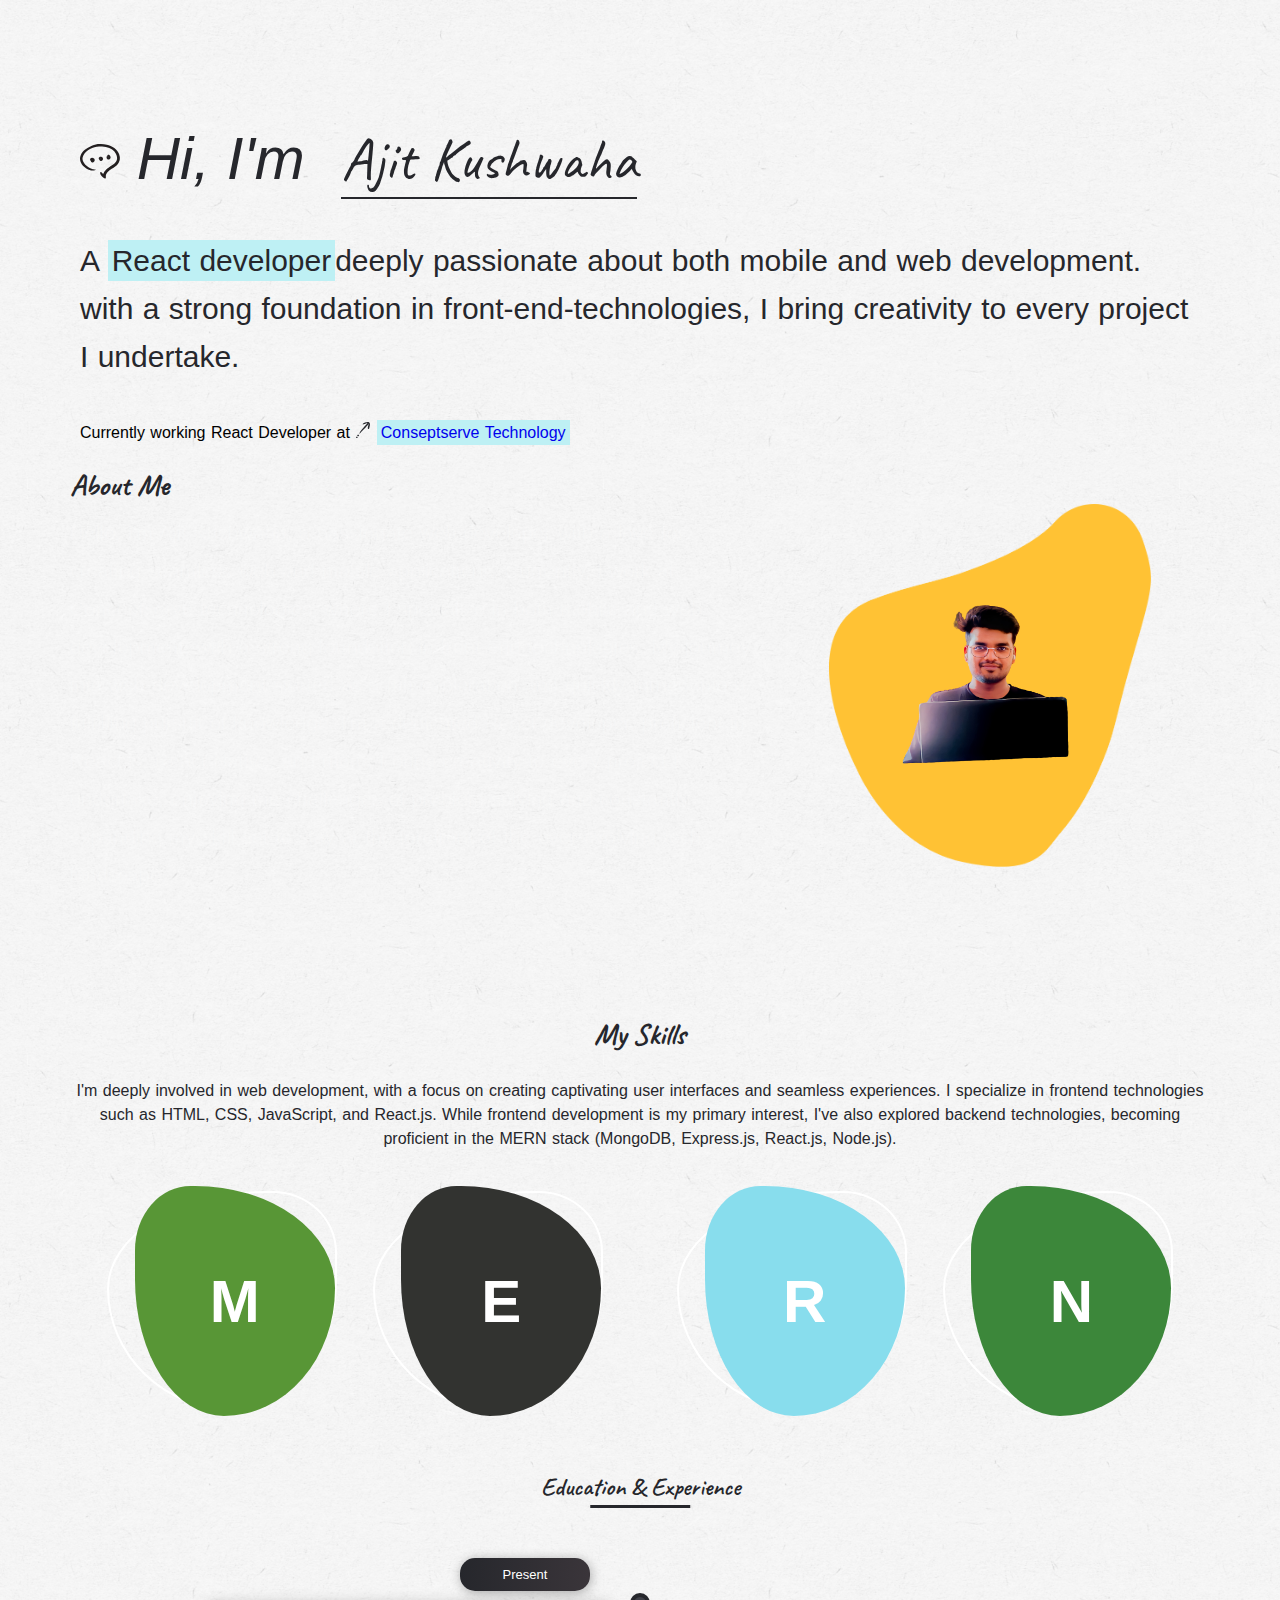
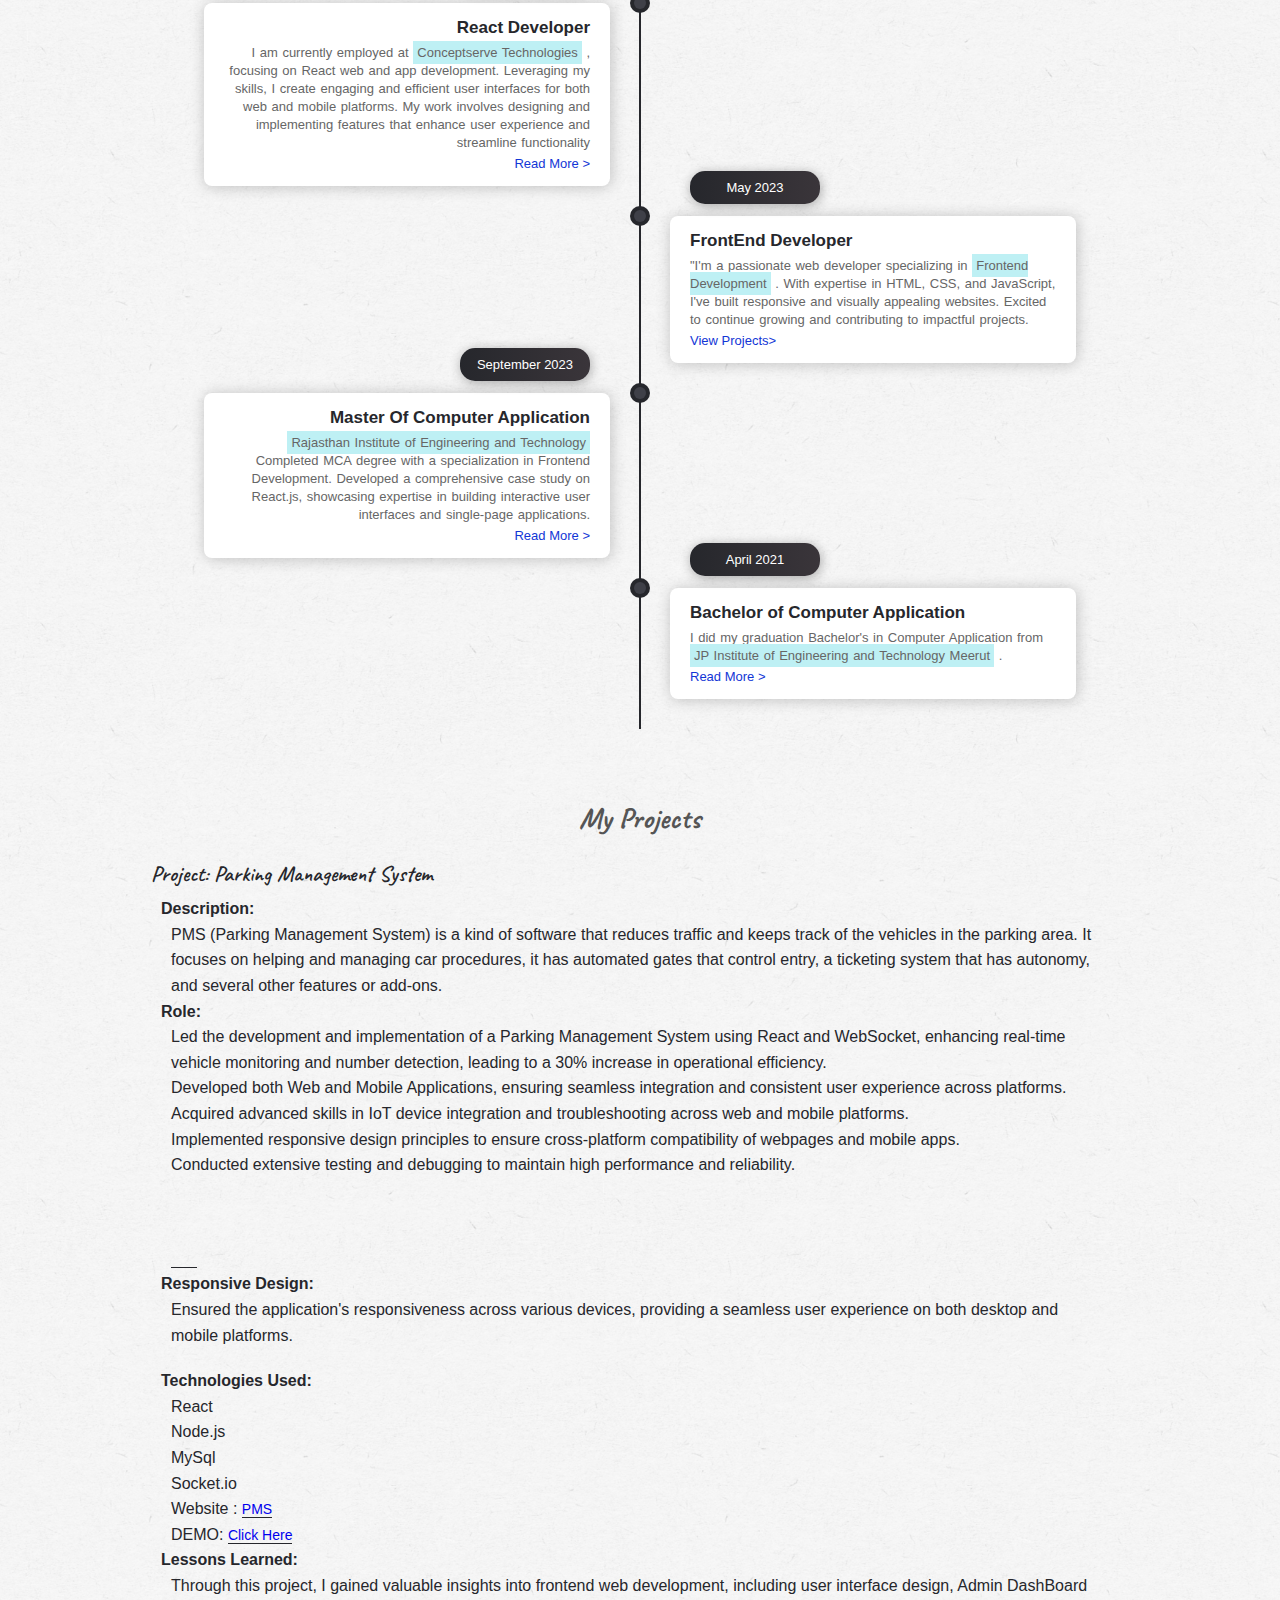
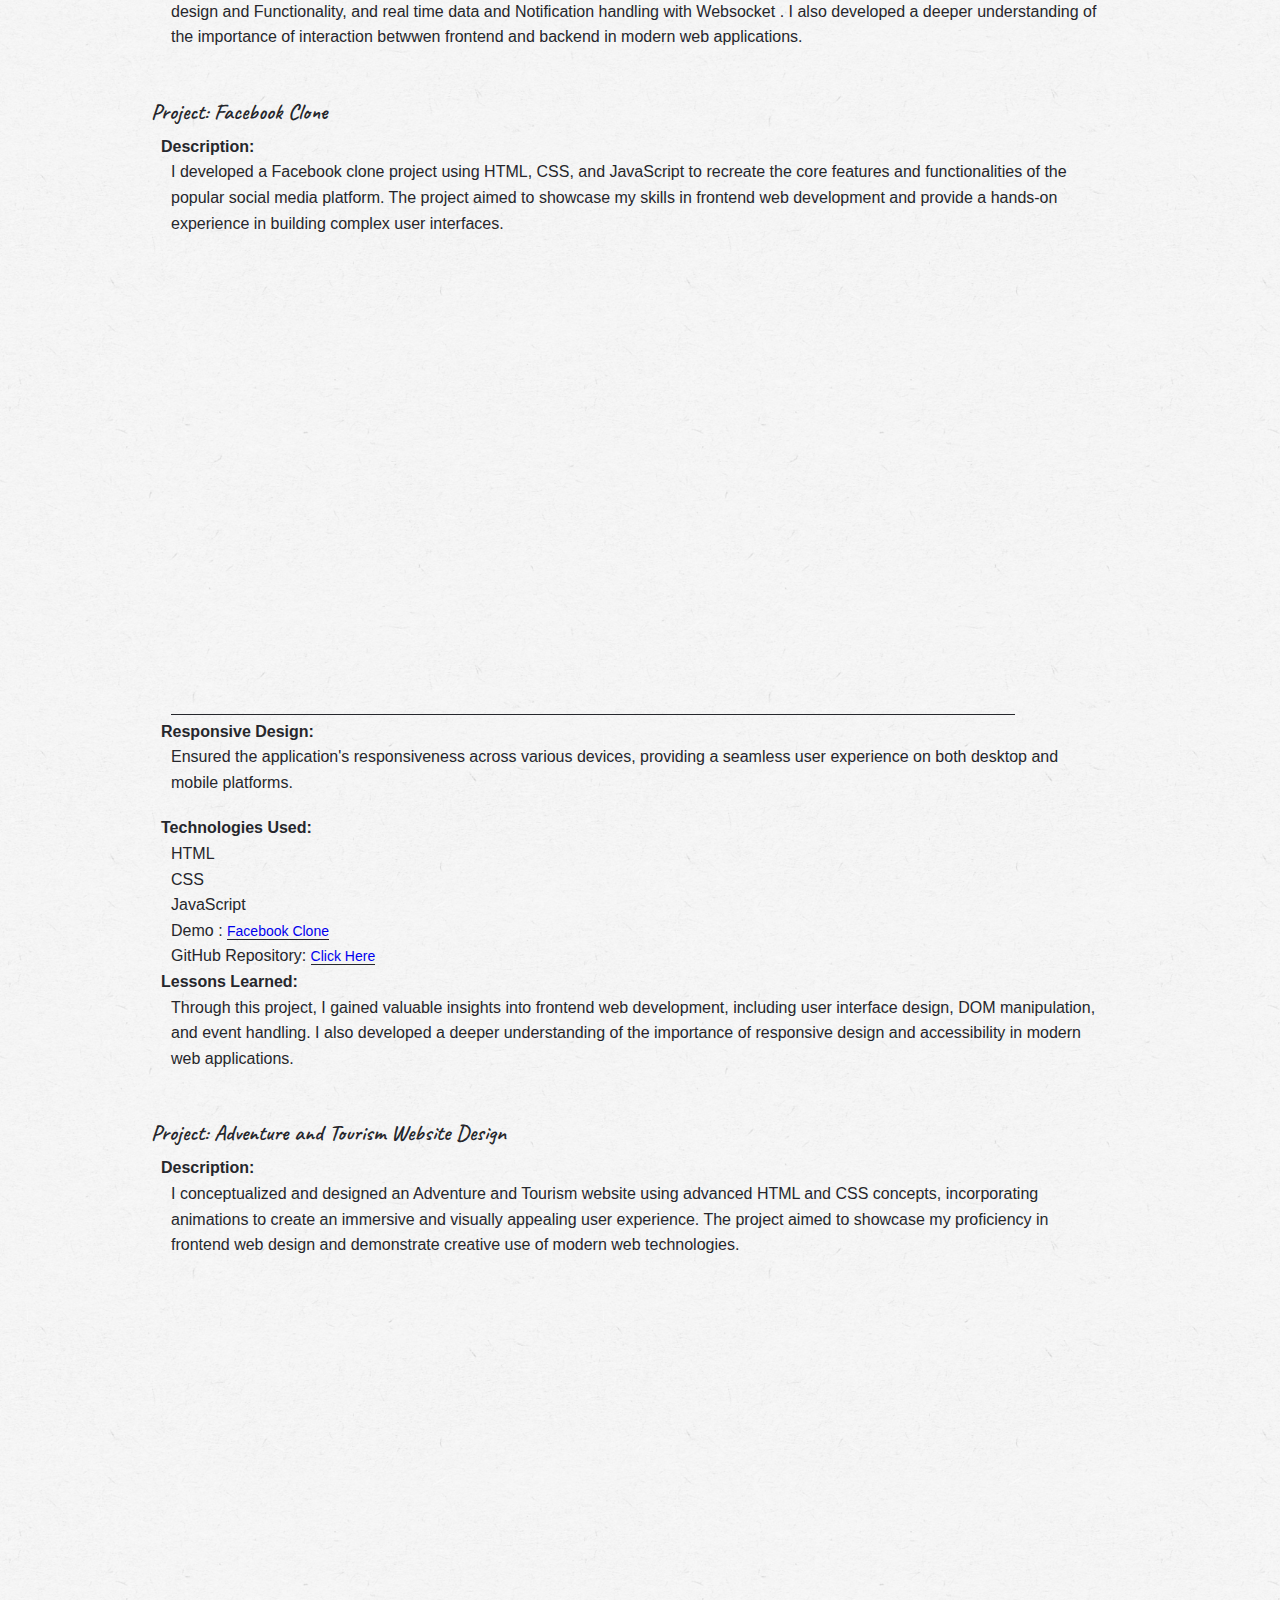
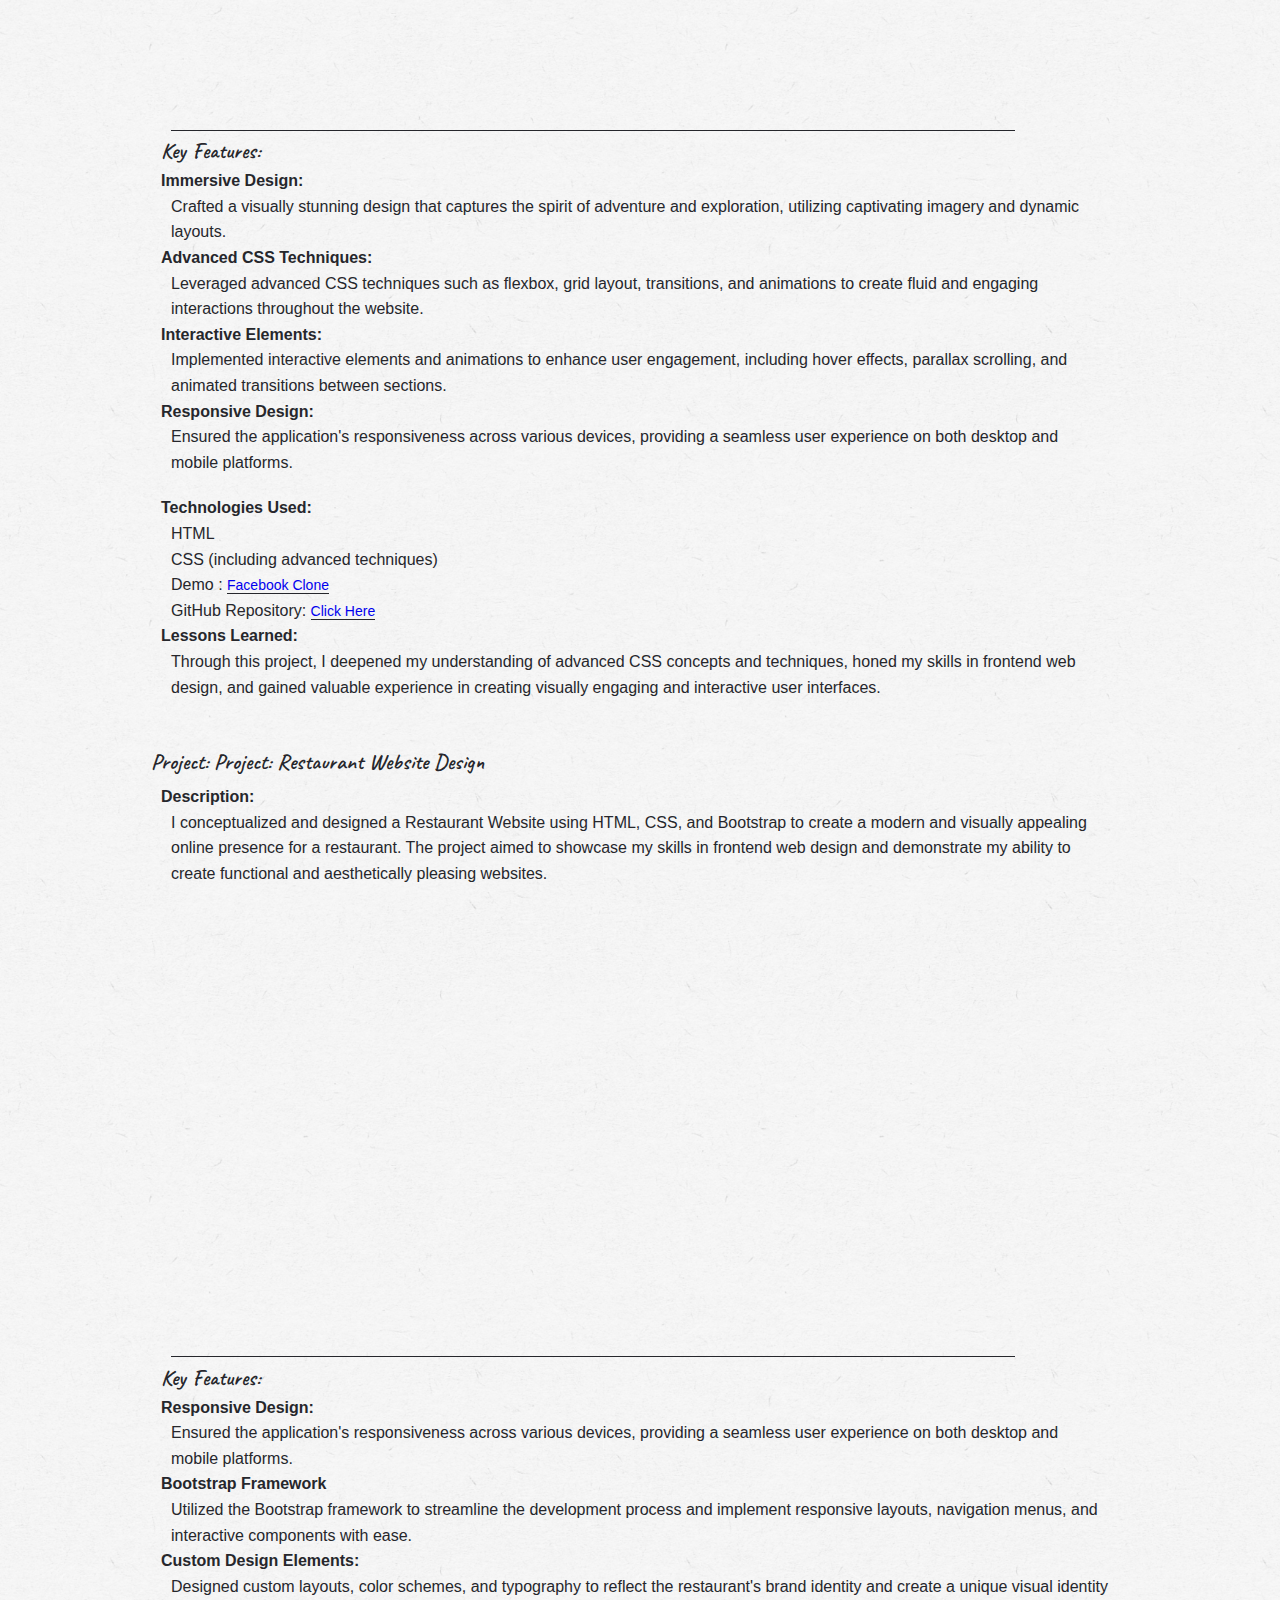
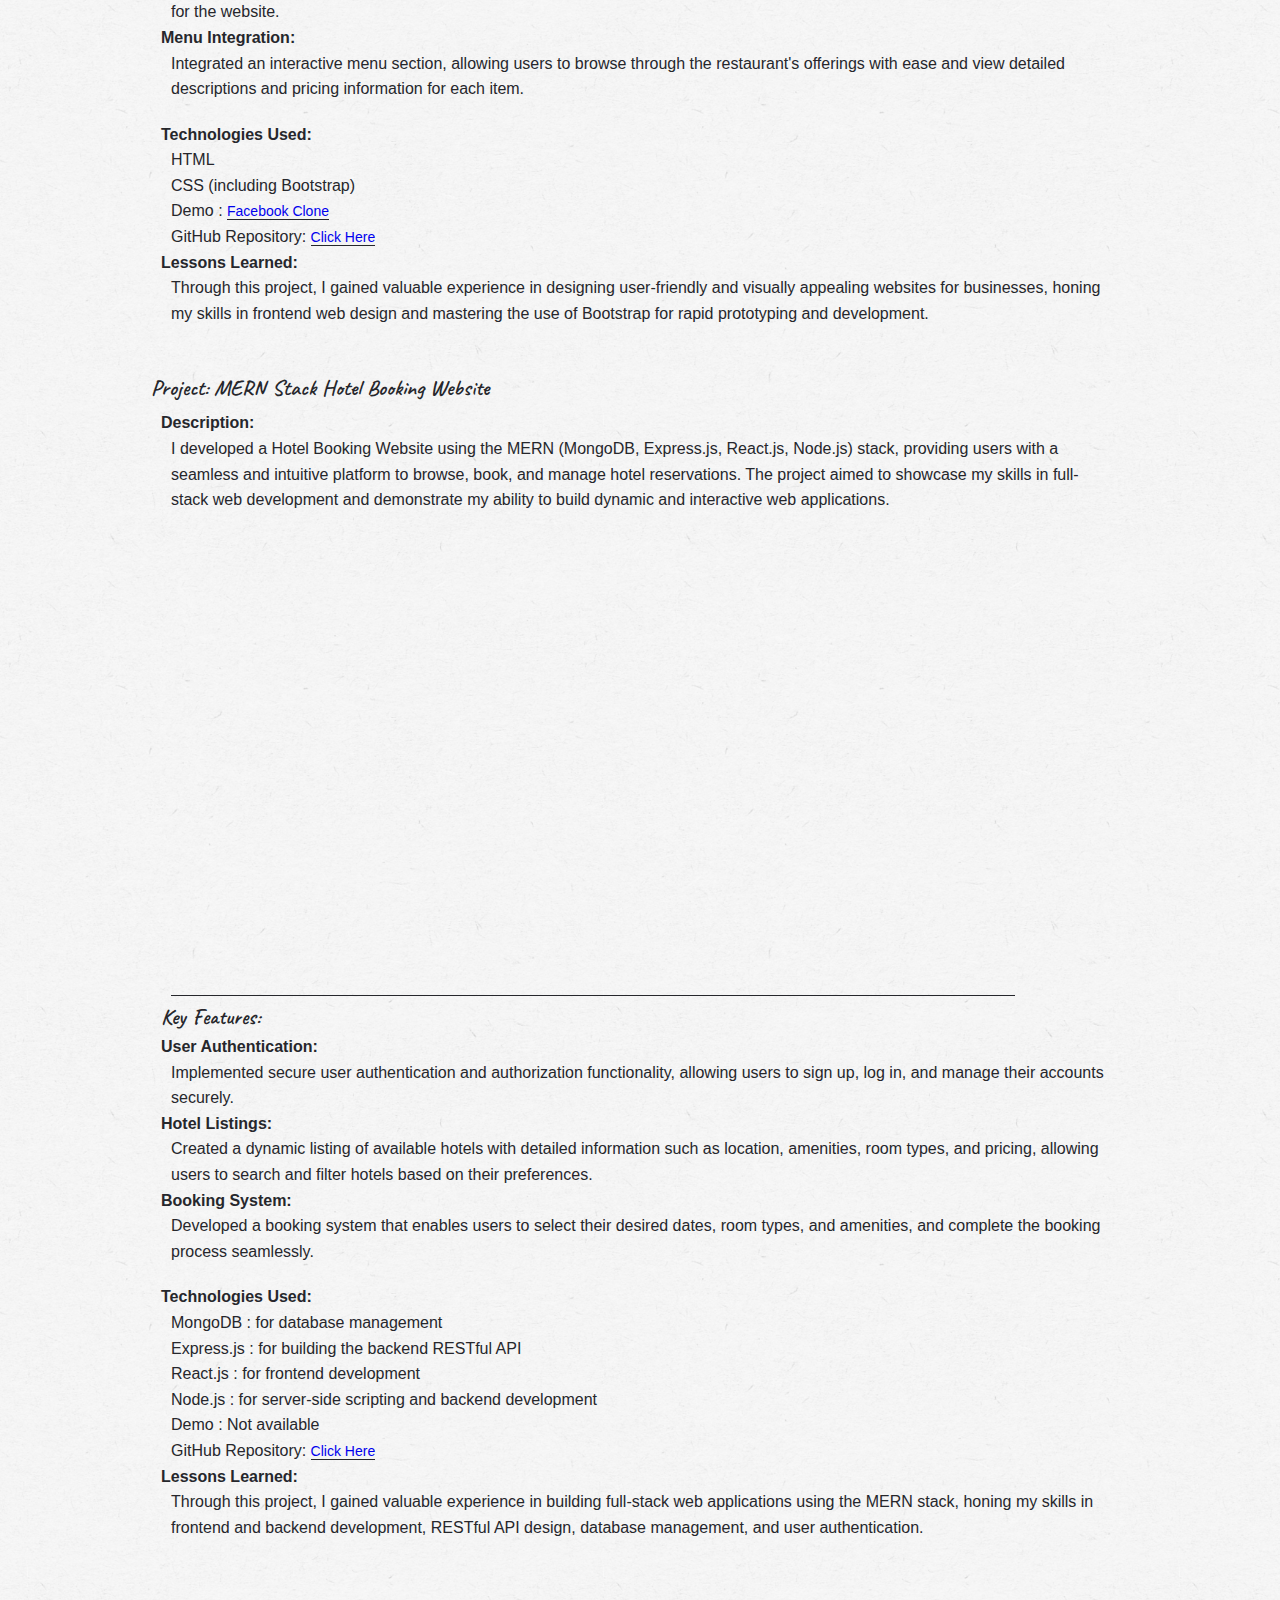
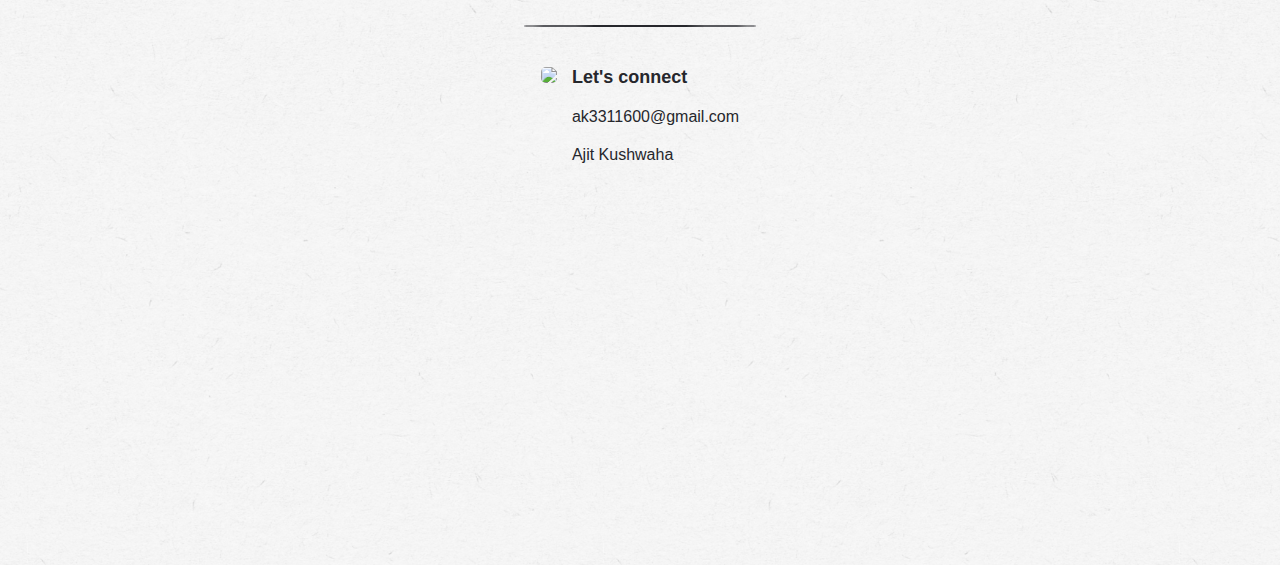
==== commit 69b058fc: "Update index.html" ====
--- a/index.html
+++ b/index.html
@@ -2,13 +2,17 @@
 <html lang="en">
 
 <head>
+
+  <title>Ajit Kushwaha</title>
+  <meta name="description" content="A portfolio of Ajit Kushwaha, showcasing projects in web development, design, and more.">
+  <meta name="keywords" content="portfolio,react developer, web developer, front-end developer,mearn stack developer, projects, ajit kushwaha">
+  <meta property="og:title" content="Ajit Kushwaha">
+  <meta property="og:description" content="A portfolio of ajit kushwaha, showcasing projects in web development, design, and more.">
+  <meta property="og:image" content="link-to-image.jpg">
+  <meta property="og:url" content="https://ajitkushawaha.github.io">
   <meta charset="UTF-8">
   <meta http-equiv="X-UA-Compatible" content="IE=edge">
   <meta name="viewport" content="width=device-width, initial-scale=1.0">
-
-  <title>Portfolio Website</title>
-
-  
   <link rel="preconnect" href="https://fonts.googleapis.com">
   <link rel="preconnect" href="https://fonts.gstatic.com" crossorigin>
   <script src="https://kit.fontawesome.com/5f6b03d6ea.js" crossorigin="anonymous"></script>
@@ -227,9 +231,50 @@
       <div class="primary__heading">
         <h3 class="project-title">My Projects</h1>
       </div>
+      
       <div class="projects">
-  
         <div class="projects-list">
+           <div class="project-card" id="projects">
+            <p>Project: Parking Management System</p>
+            <dl>
+              <dt>Description:</dt>
+              <dd>PMS (Parking Management System) is a kind of software that reduces traffic and keeps track of the vehicles in the parking area. 
+                It focuses on helping and managing car procedures, it has automated gates that control entry,
+                a ticketing system that has autonomy, and several other features or add-ons.
+              </dd>
+               <dt>Role:</dt>
+              <dd>Led the development and implementation of a Parking Management System using React and WebSocket, enhancing real-time vehicle monitoring and number detection, leading to a 30% increase in operational efficiency.
+              </dd>
+              <dd>Developed both Web and Mobile Applications, ensuring seamless integration and consistent user experience across platforms.</dd>
+              <dd>Acquired advanced skills in IoT device integration and troubleshooting across web and mobile platforms.</dd>
+              <dd>Implemented responsive design principles to ensure cross-platform compatibility of webpages and mobile apps.</dd>
+              <dd>Conducted extensive testing and debugging to maintain high performance and reliability.</dd>
+              <dd>
+                <a href="https://pms.conceptserve.com/" class="fbslider__img"><img src="/picture/pms.png"
+                    class=""></a>
+              </dd>
+              <dt>Responsive Design:</dt>
+              <dd>
+                Ensured the application's responsiveness across various devices, providing a seamless user experience on
+                both desktop and mobile platforms.
+              </dd>
+            </dl>
+            <dl>
+              <dt>Technologies Used:</d>
+              <dd>React</dd>
+              <dd>Node.js</dd>
+              <dd>MySql</dd>
+              <dd>Socket.io</dd>
+              <dd>Website : <a href="https://pms.conceptserve.com/">PMS</a></dd>
+              <dd>DEMO: <a href="https://pms.conceptserve.com/">Click Here</a></dd>
+              <dt>Lessons Learned:</dt>
+              <dd>
+                Through this project, I gained valuable insights into frontend web development, including user interface
+                design, Admin DashBoard design and Functionality, and real time data and Notification handling with Websocket . I also developed a deeper understanding of the importance of
+                interaction betwwen frontend and backend in modern web applications.
+              </dd>
+            </dl>
+          </div>
   
           <div class="project-card" id="projects">
             <p>Project: Facebook Clone</p>
@@ -239,7 +284,7 @@
                 functionalities of the popular social media platform. The project aimed to showcase my skills in frontend
                 web development and provide a hands-on experience in building complex user interfaces. </dd>
               <dd>
-                <a href="./facebook-project/index.html" class="fbslider__img"><img src="/picture/fbClone.png"
+                <a href="https://ajitkushawaha.github.io/facebook-clone" class="fbslider__img"><img src="/picture/fbClone.png"
                     class=""></a>
               </dd>
               <dt>Responsive Design:</dt>
@@ -253,7 +298,7 @@
               <dd>HTML</dd>
               <dd>CSS</dd>
               <dd>JavaScript</dd>
-              <dd>Demo : <a href="https://ajitkushawaha.github.io/facebook-project/index.html">Facebook Clone</a></dd>
+              <dd>Demo : <a href="https://ajitkushawaha.github.io/facebook-clone">Facebook Clone</a></dd>
               <dd>GitHub Repository: <a href="https://github.com/ajitkushawaha/facebook-project">Click Here</a></dd>
               <dt>Lessons Learned:</dt>
               <dd>
@@ -262,9 +307,8 @@
                 responsive design and accessibility in modern web applications.
               </dd>
             </dl>
-  
-  
-          </div>
+          </div>
+          
           <div class="project-card">
             <p>Project: Adventure and Tourism Website Design</p>
             <dl>
@@ -372,7 +416,7 @@
                 project aimed to showcase my skills in full-stack web development and demonstrate my ability to build
                 dynamic and interactive web applications.
               <dd>
-                <a href="https://ajitkushawaha.github.io/eat-meet/" class="fbslider__img">
+                <a href="https://ajitkushawaha.github.io/ajitkushwaha" class="fbslider__img">
                   <img src="/picture/hm.png" class="nature" />
                 </a>
               </dd>
@@ -401,7 +445,7 @@
               <dd>React.js : for frontend development </dd>
               <dd>Node.js : for server-side scripting and backend development</dd>
               <dd>Demo : Not available</dd>
-              <dd>GitHub Repository: <a href="https://github.com/ajitkushawaha">Click Here</a></dd>
+              <dd>GitHub Repository: <a href="https://ajitkushawaha.github.io/ajitkushwaha">Click Here</a></dd>
               <dt>Lessons Learned:</dt>
               <dd>
                 Through this project, I gained valuable experience in building full-stack web applications using the MERN
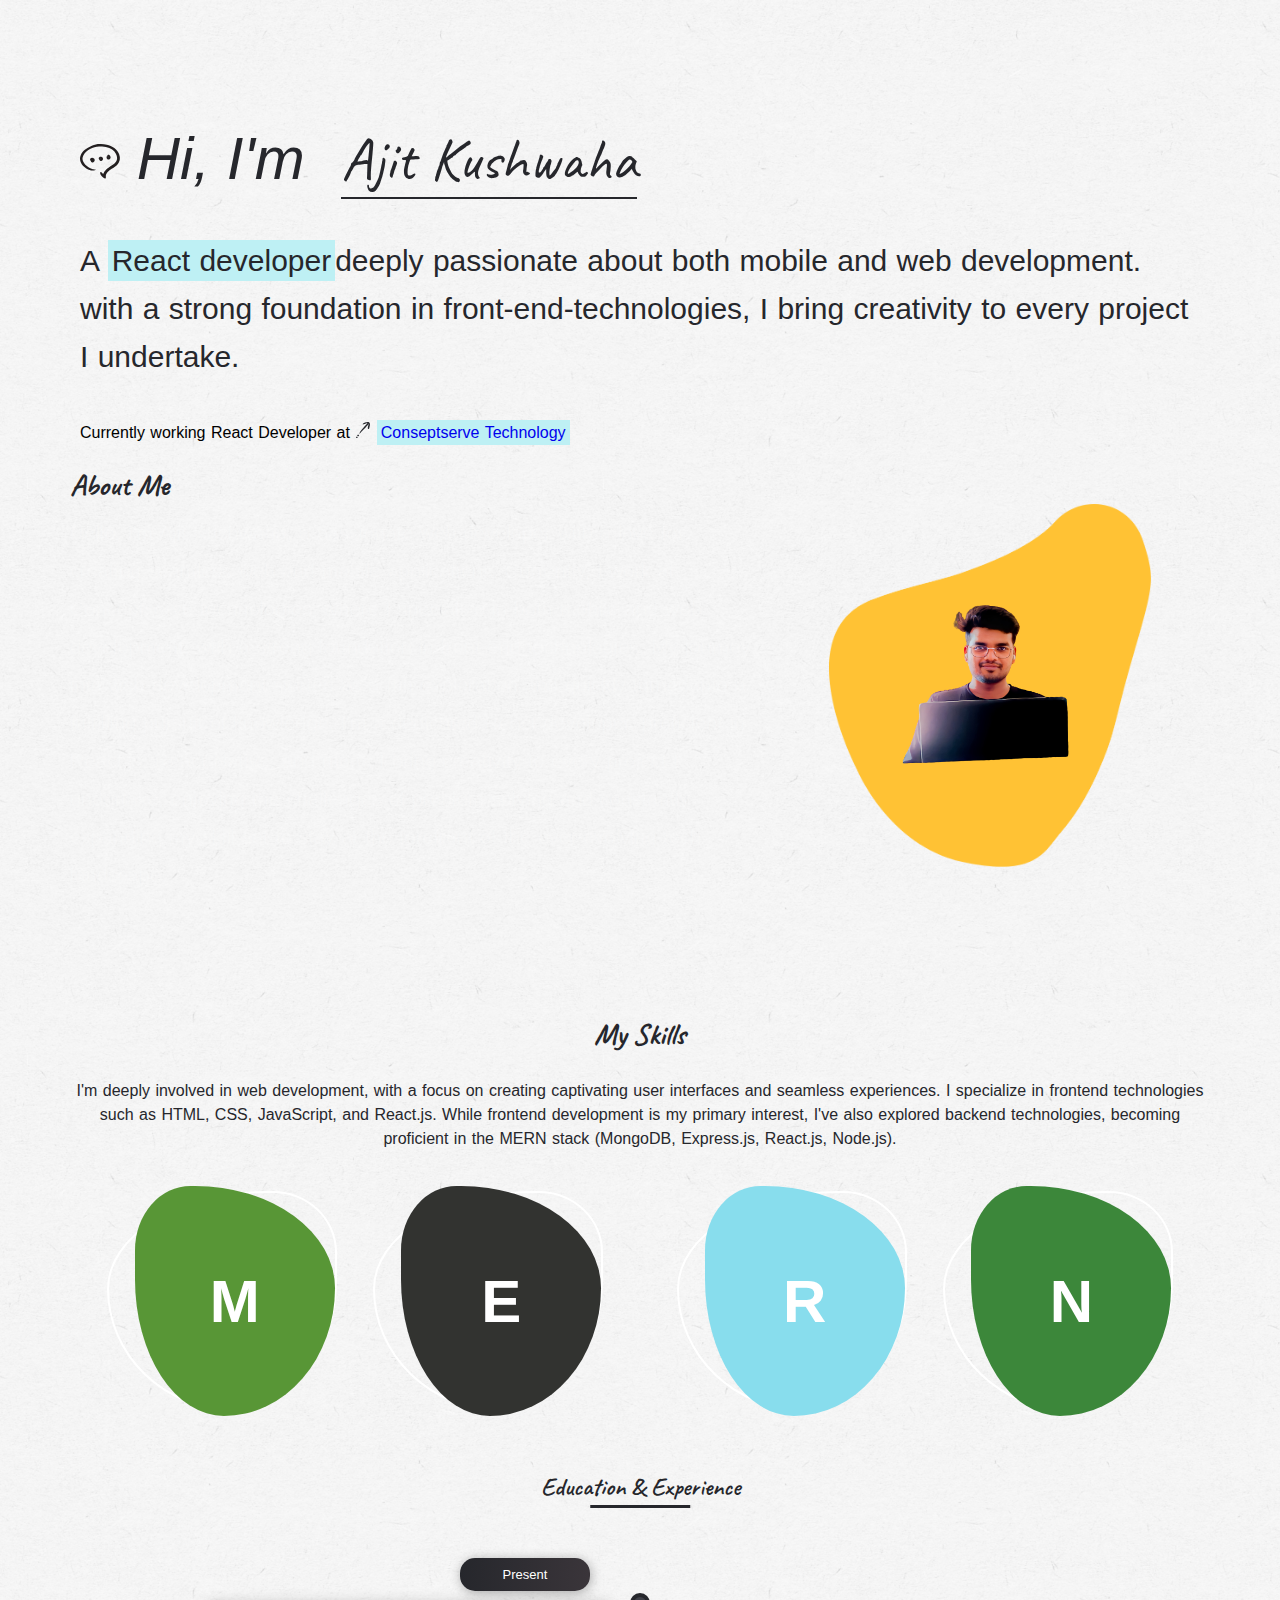
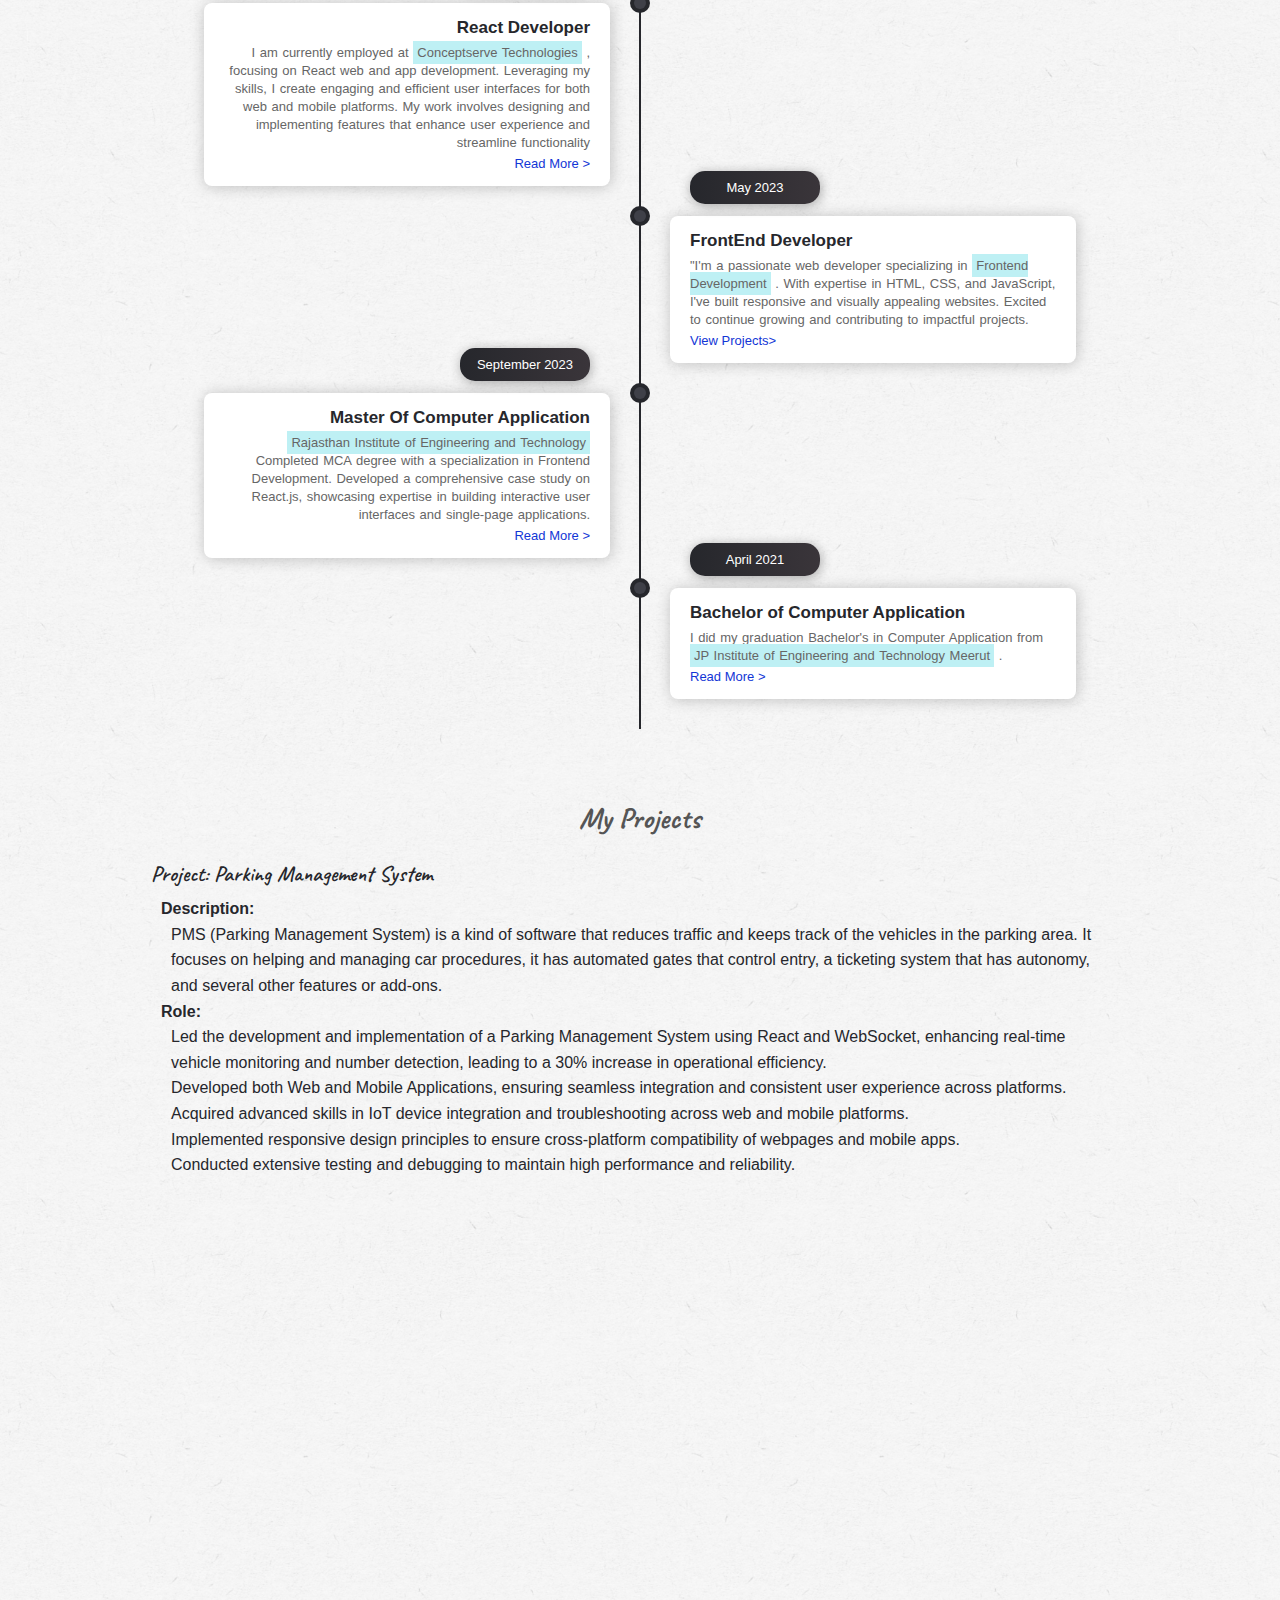
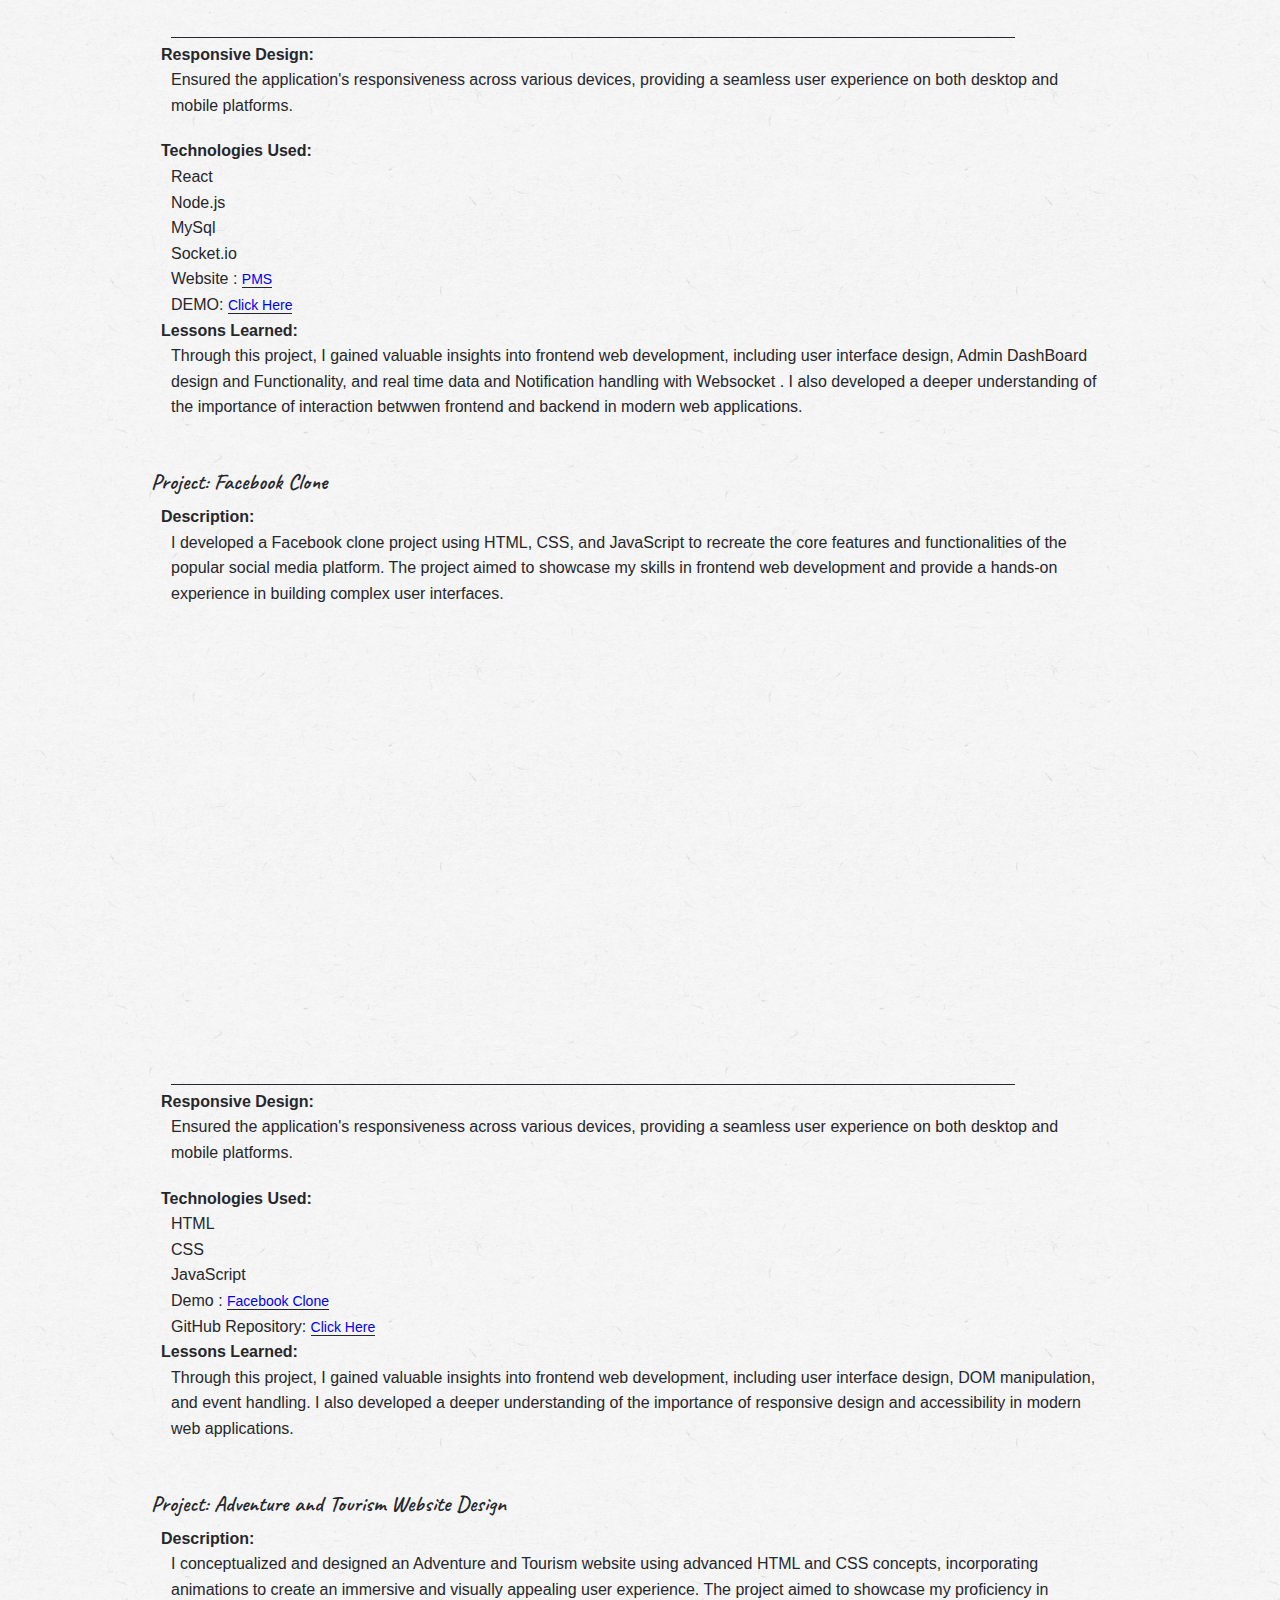
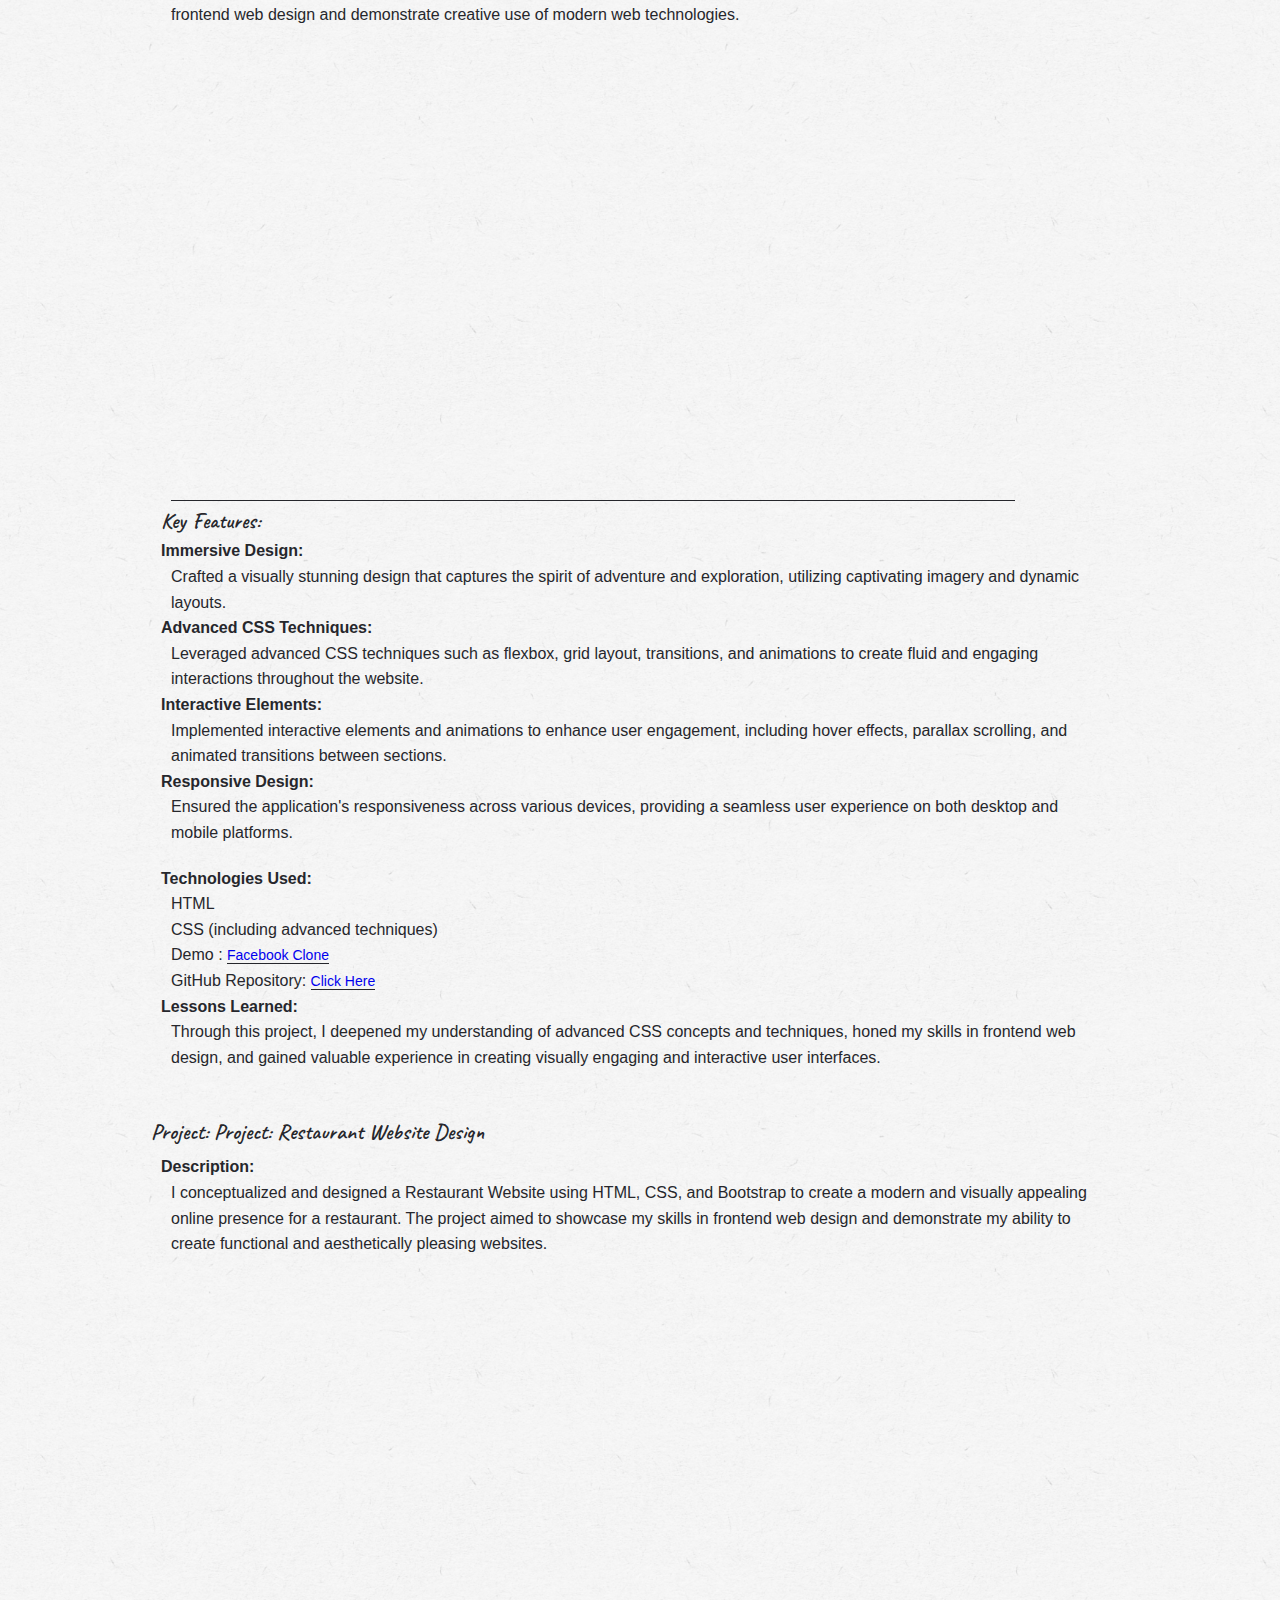
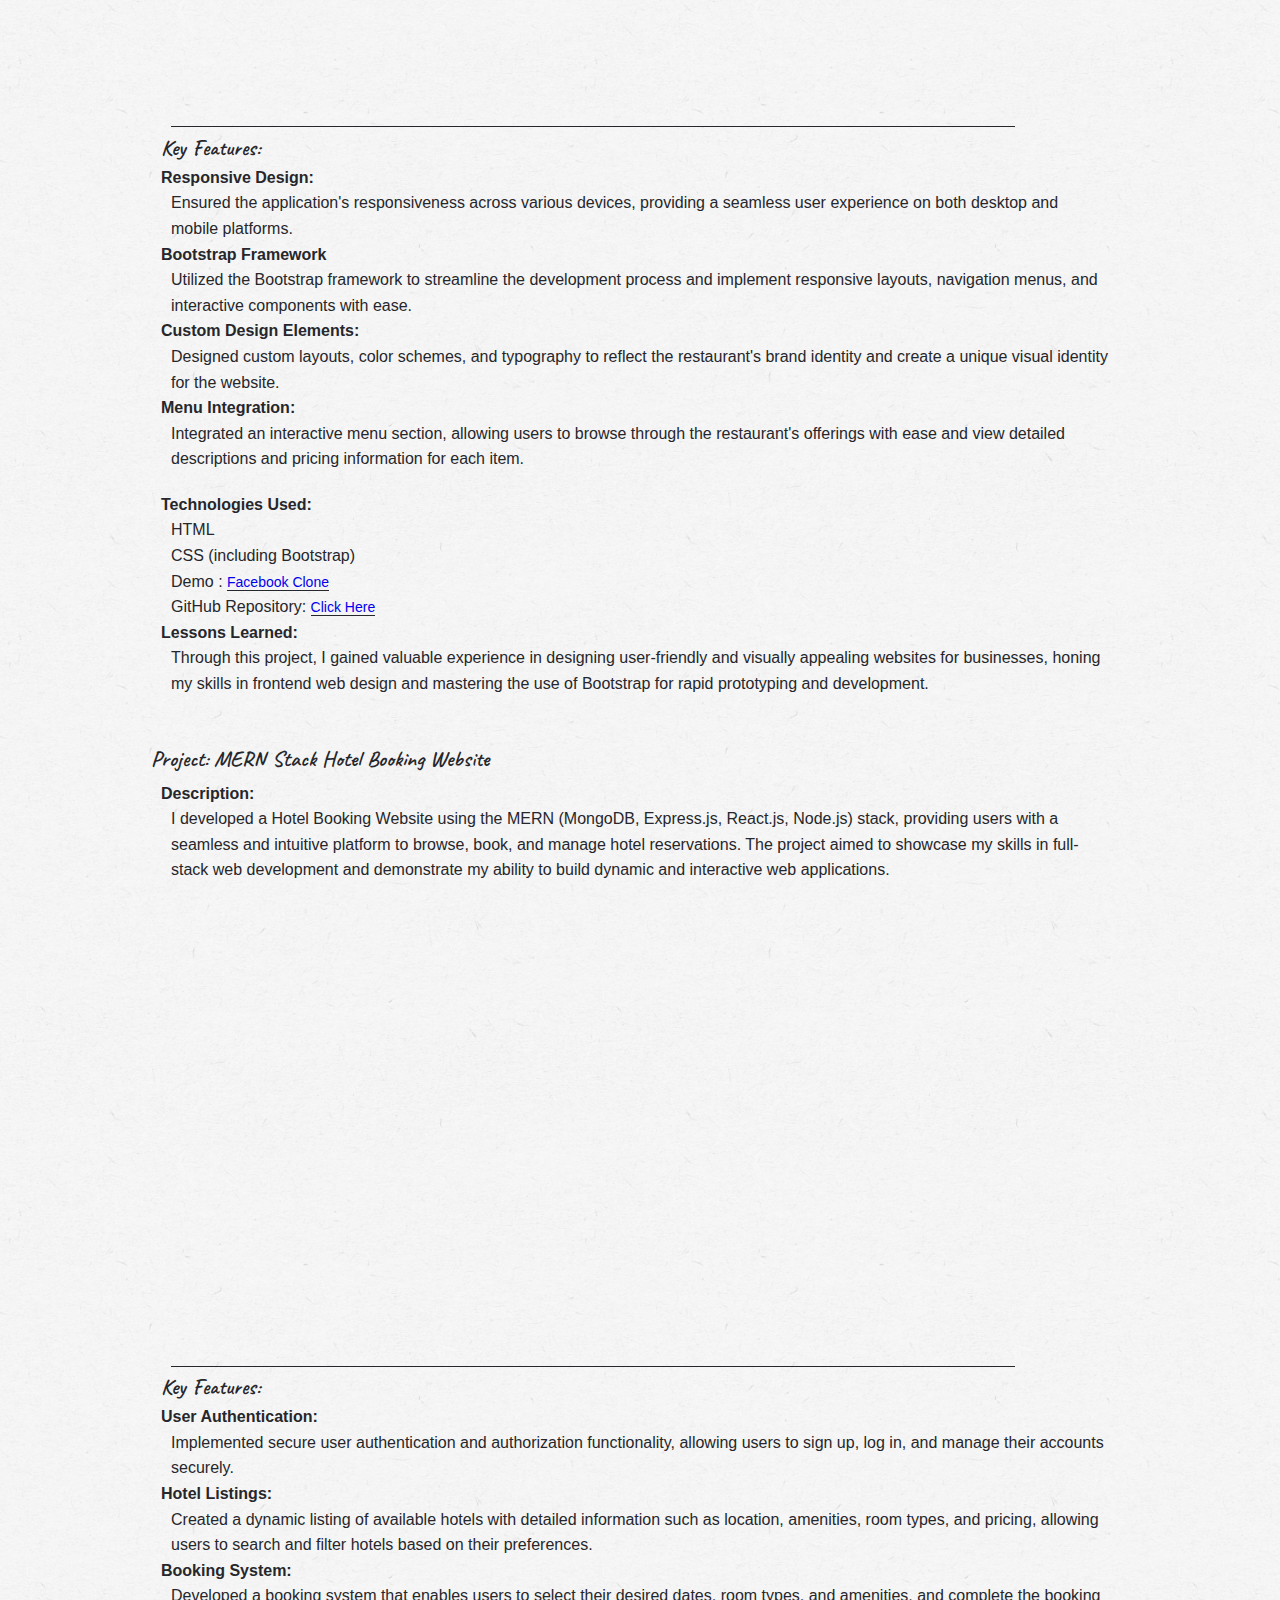
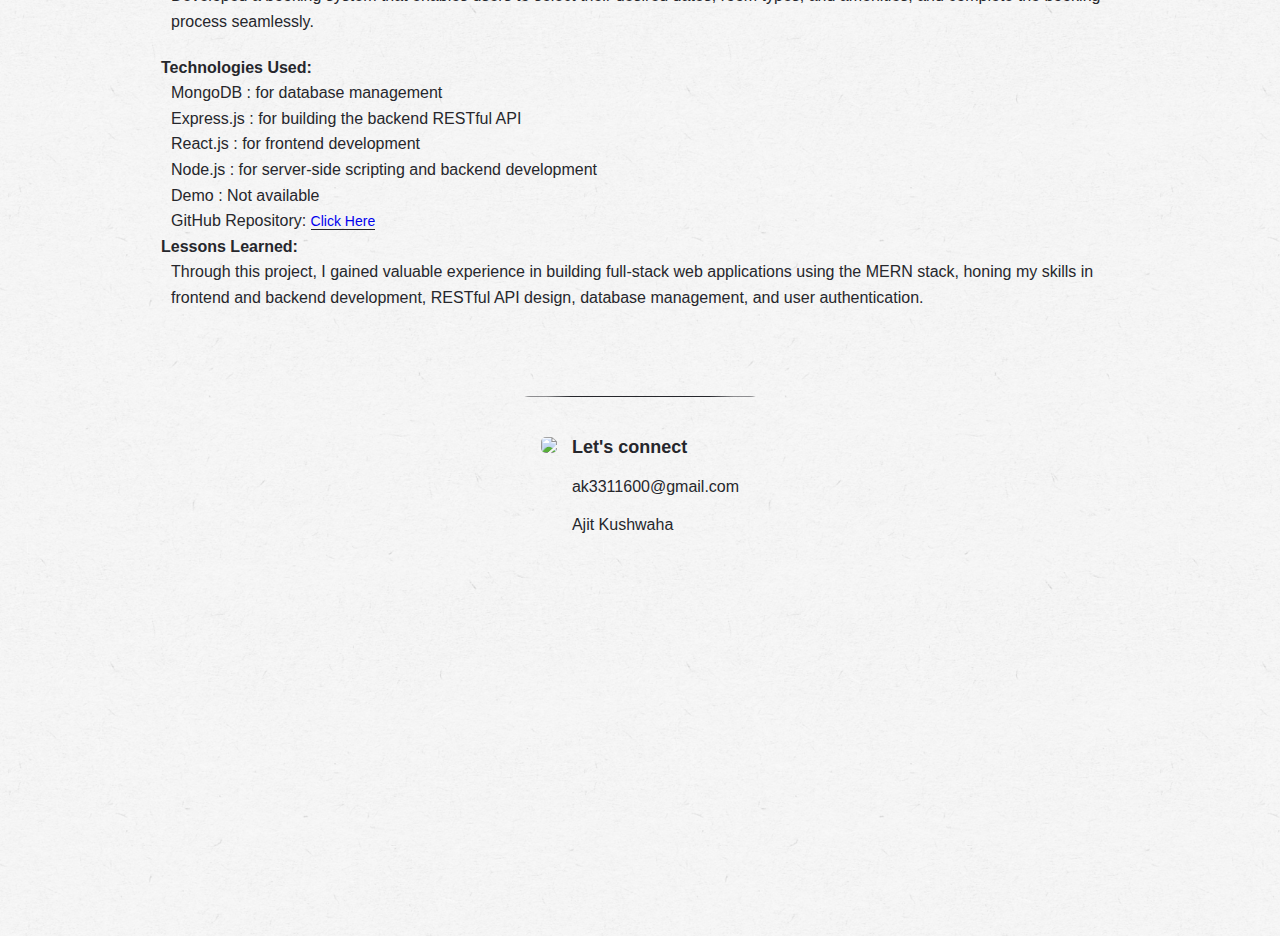
==== commit 9096cf20: "Update index.html" ====
--- a/index.html
+++ b/index.html
@@ -20,6 +20,8 @@
   <link href="https://fonts.googleapis.com/css2?family=Great+Vibes&family=Pacifico&display=swap" rel="stylesheet">
   <link rel="stylesheet" href="style.css" />
   <link rel="stylesheet" href="responcive.css" />
+  <script async src="https://pagead2.googlesyndication.com/pagead/js/adsbygoogle.js?client=ca-pub-6750572764171645"
+     crossorigin="anonymous"></script>
 </head>
 
 <body>
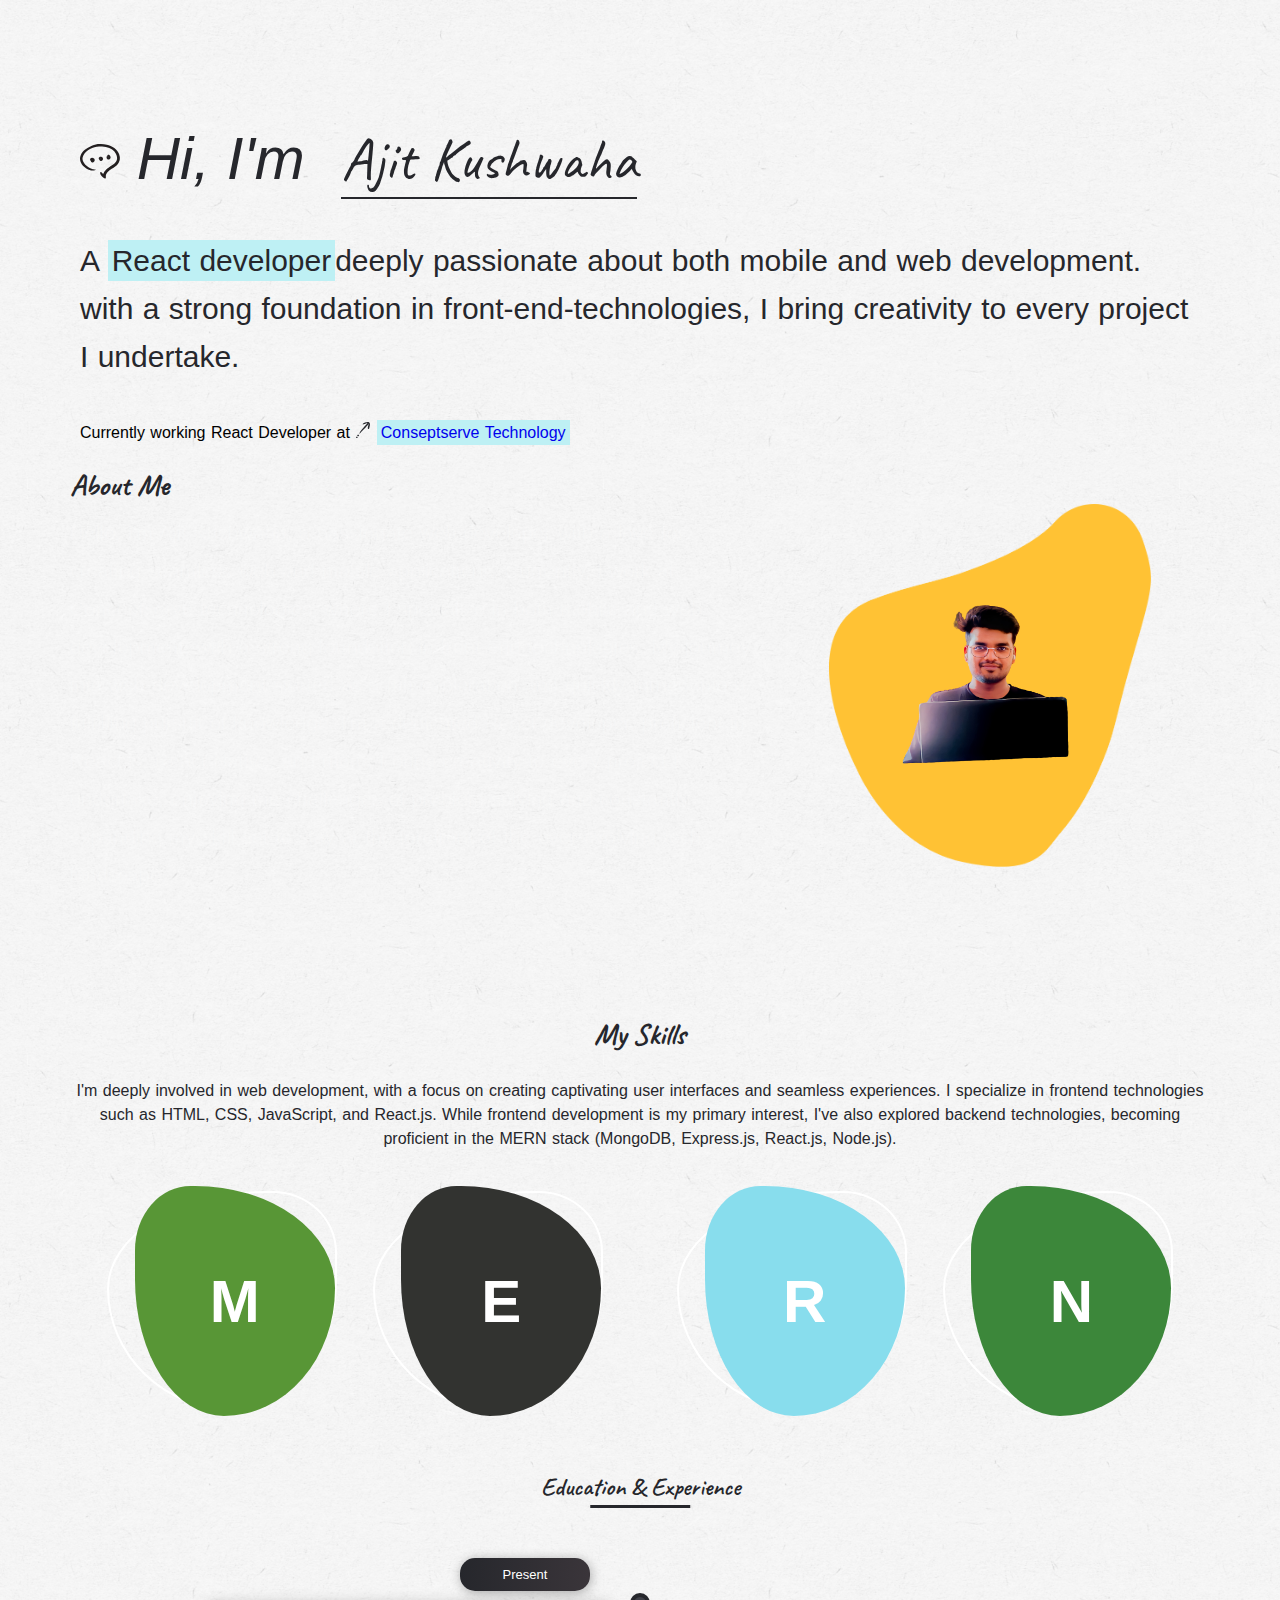
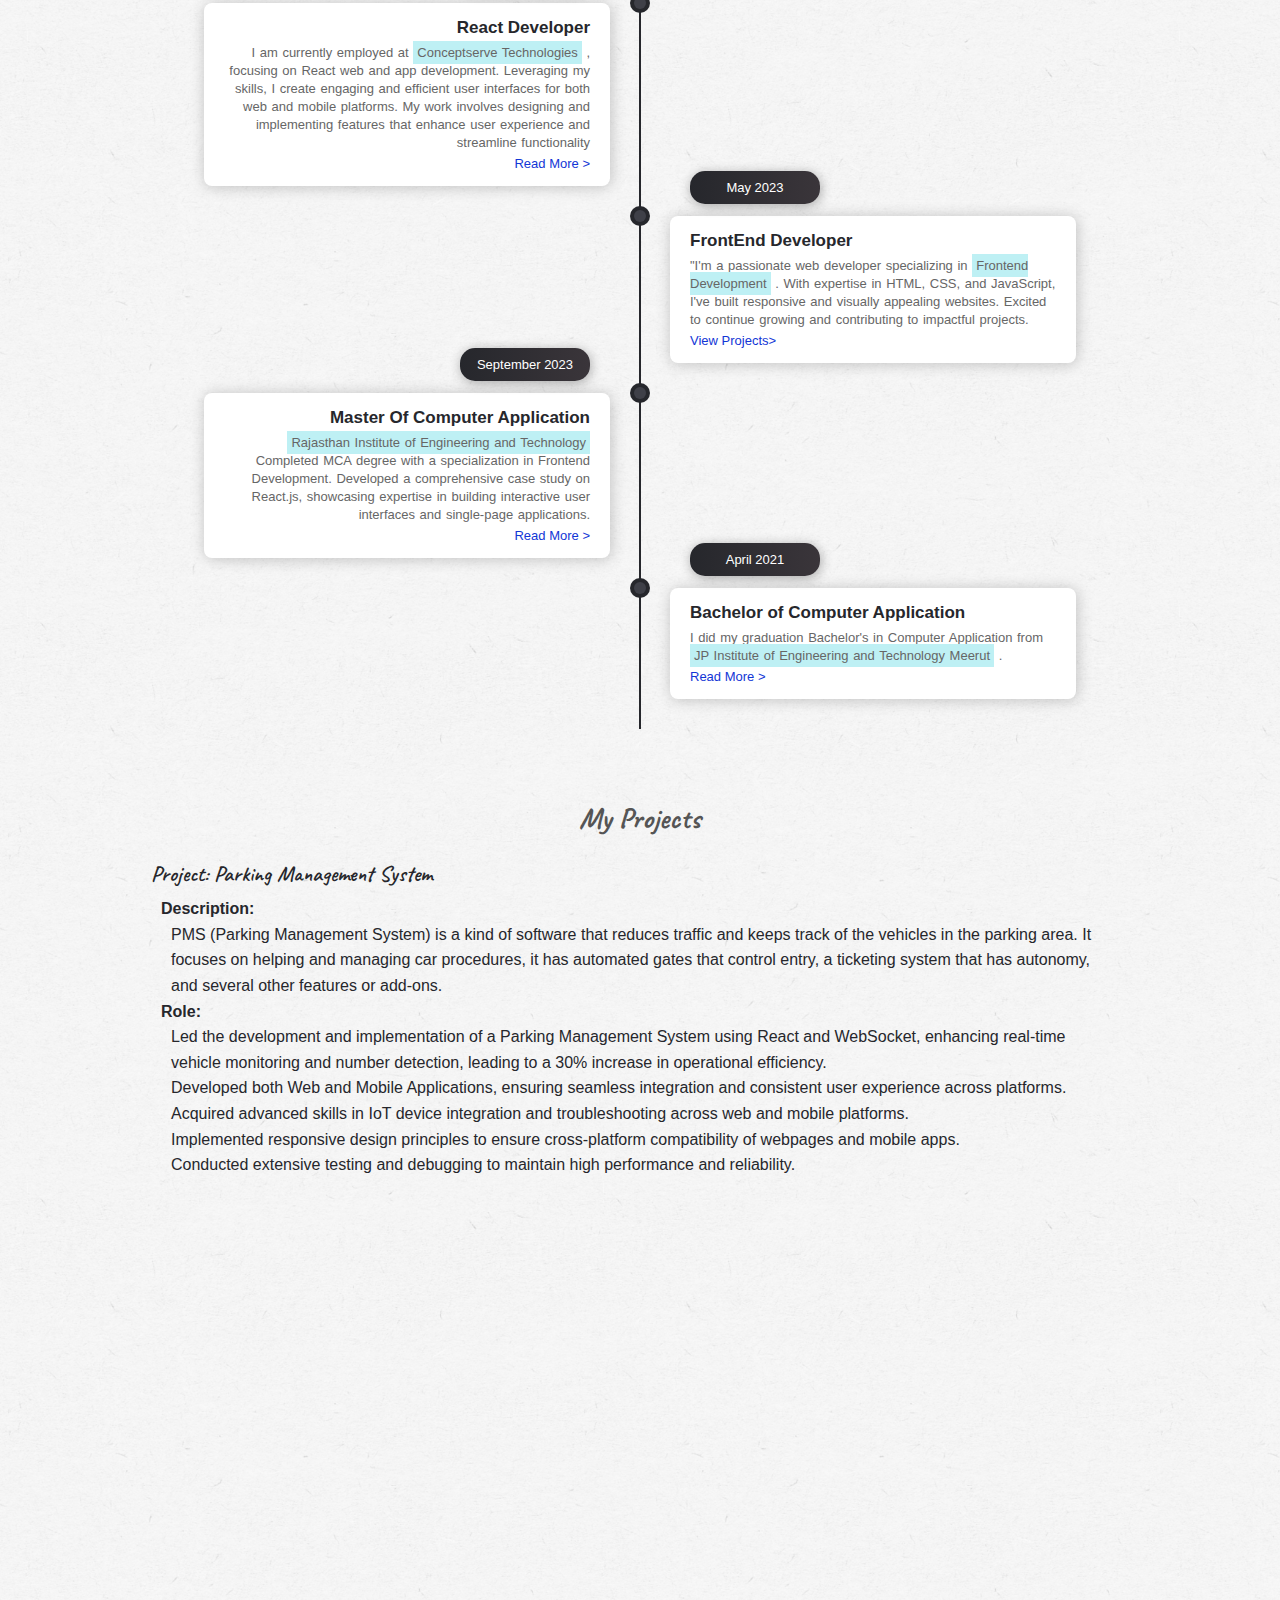
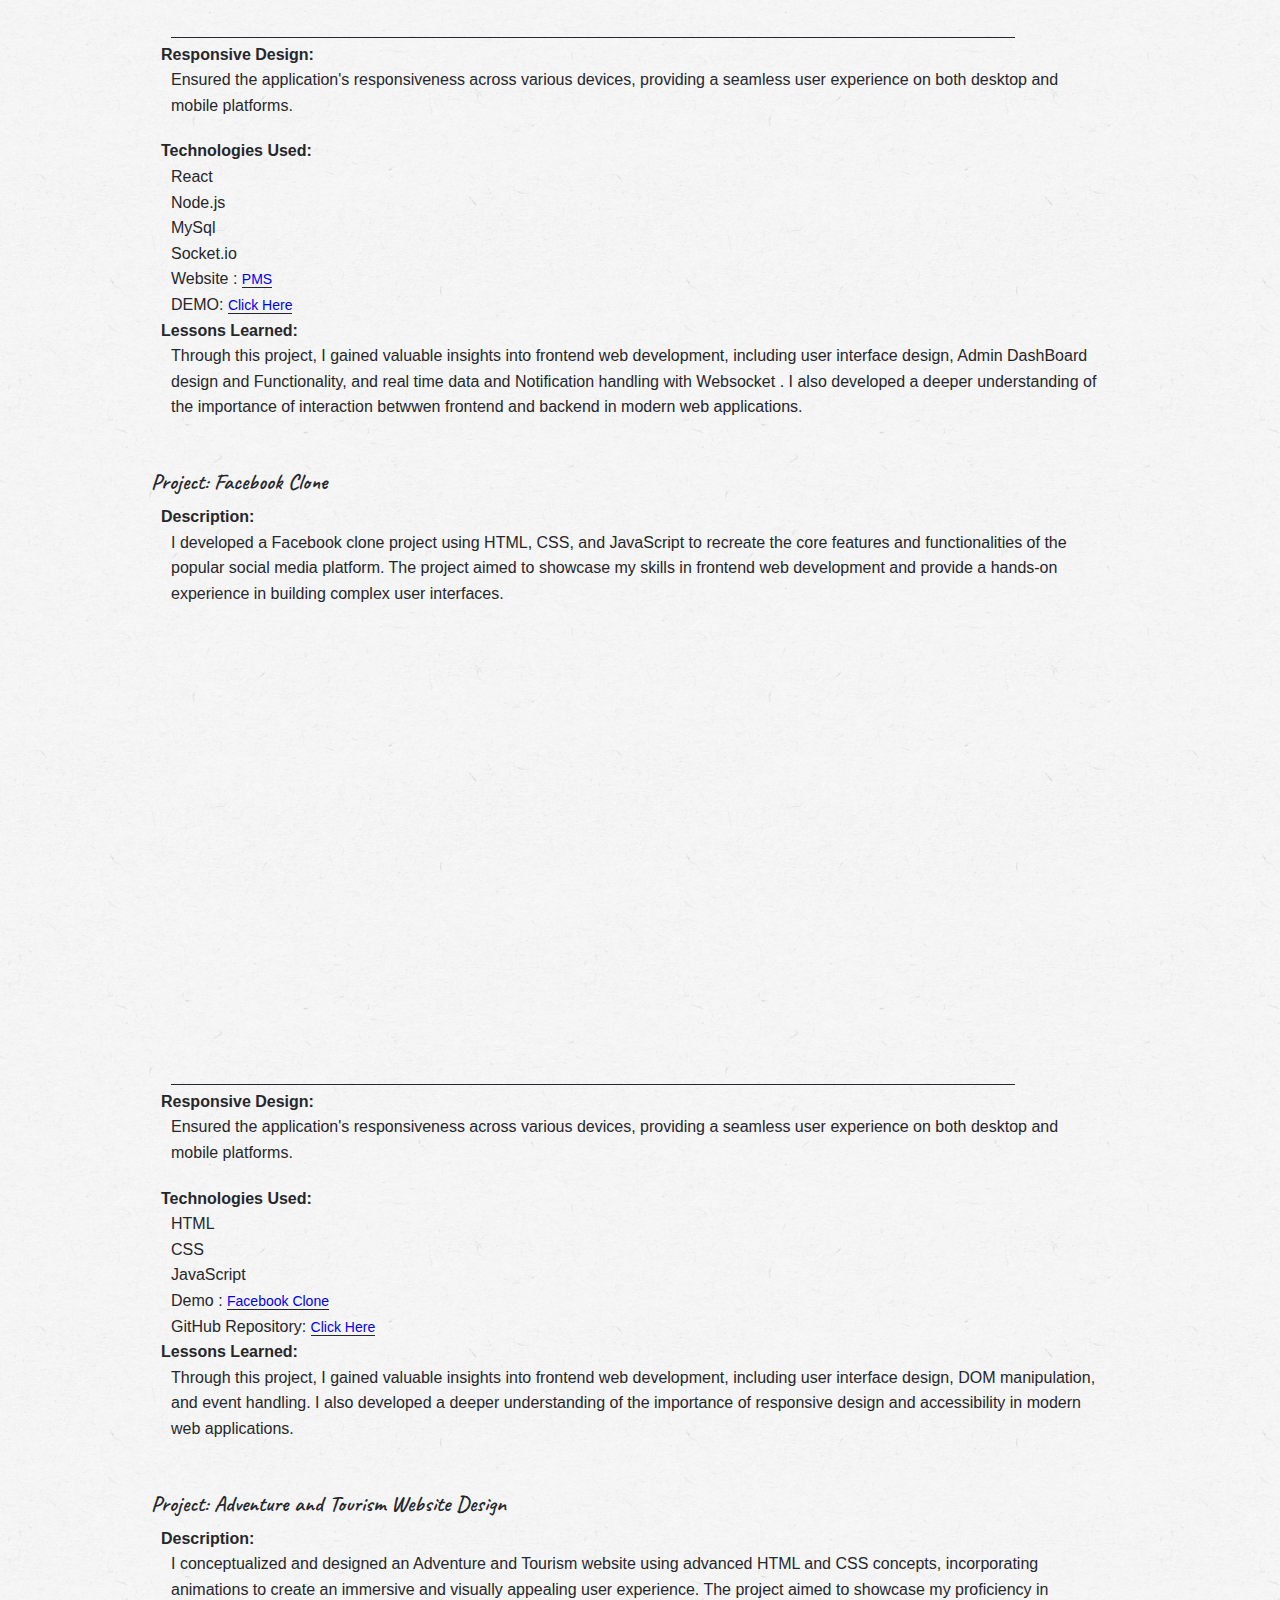
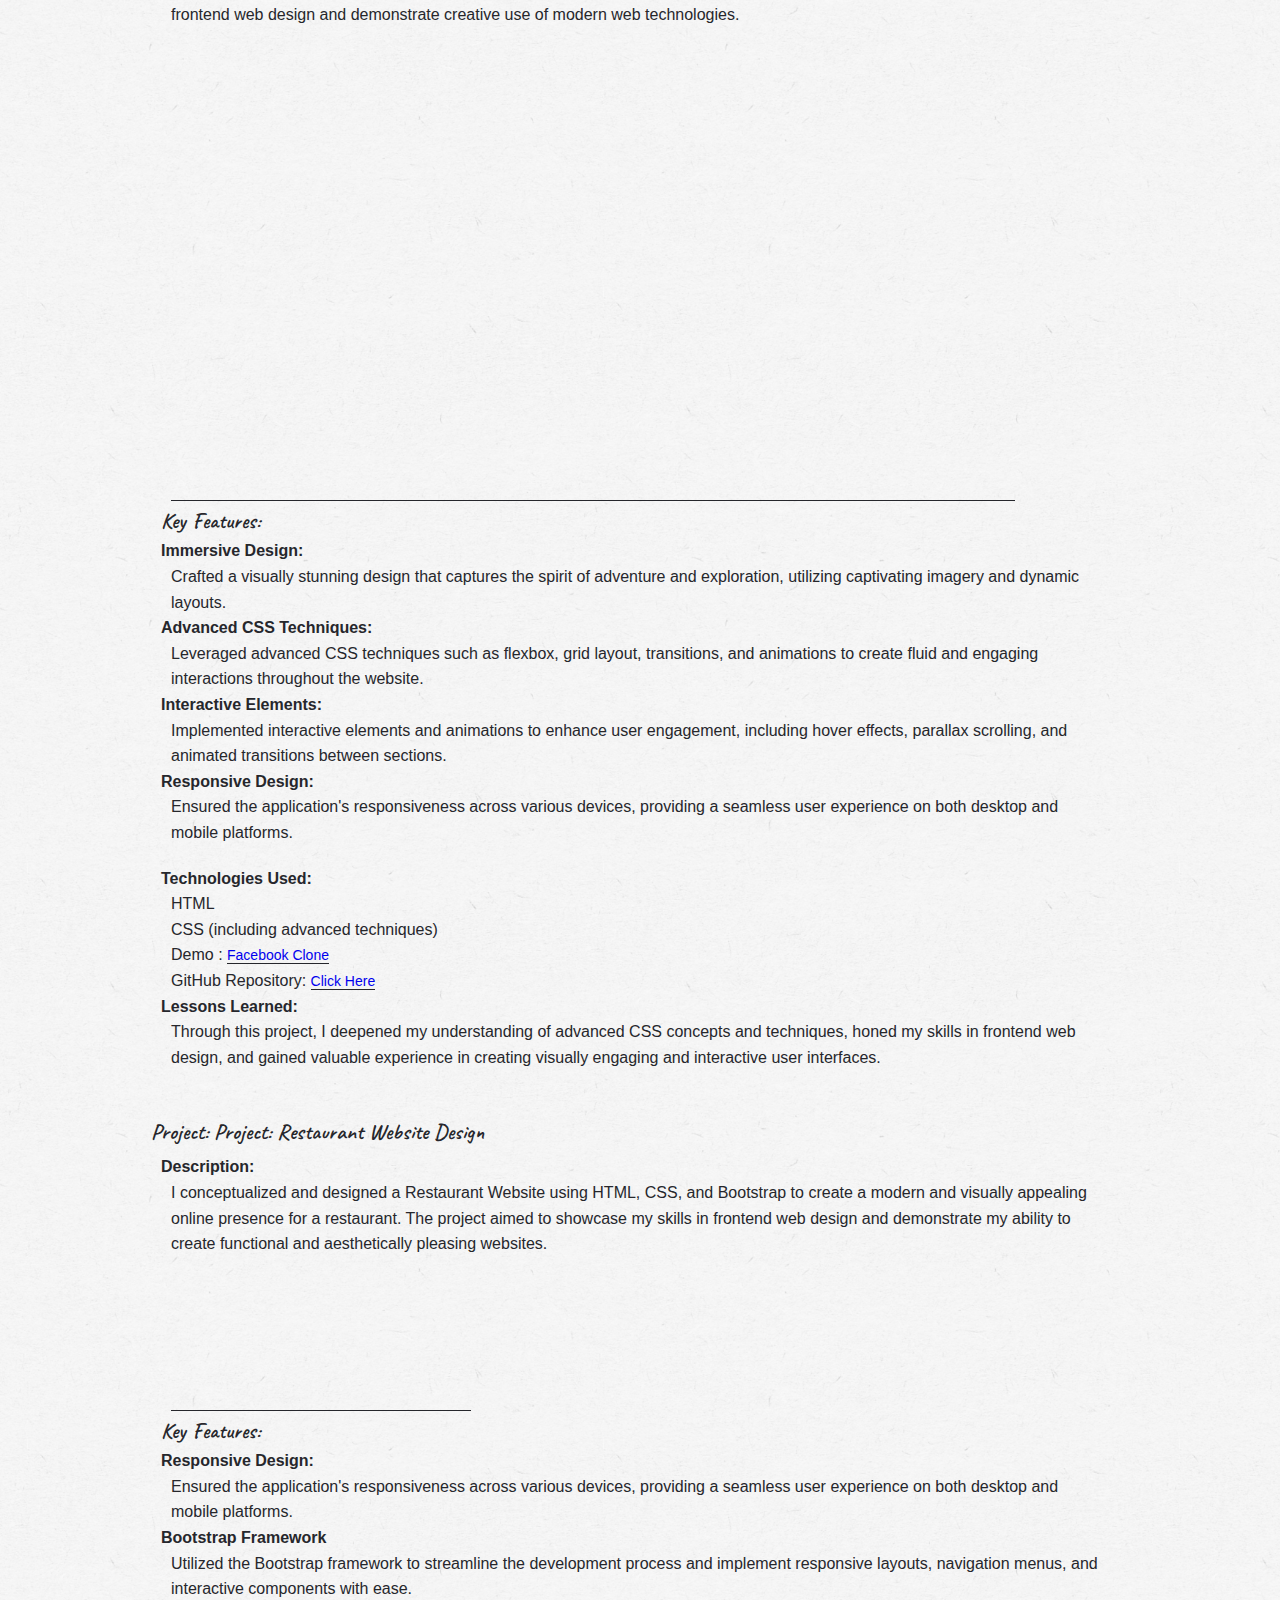
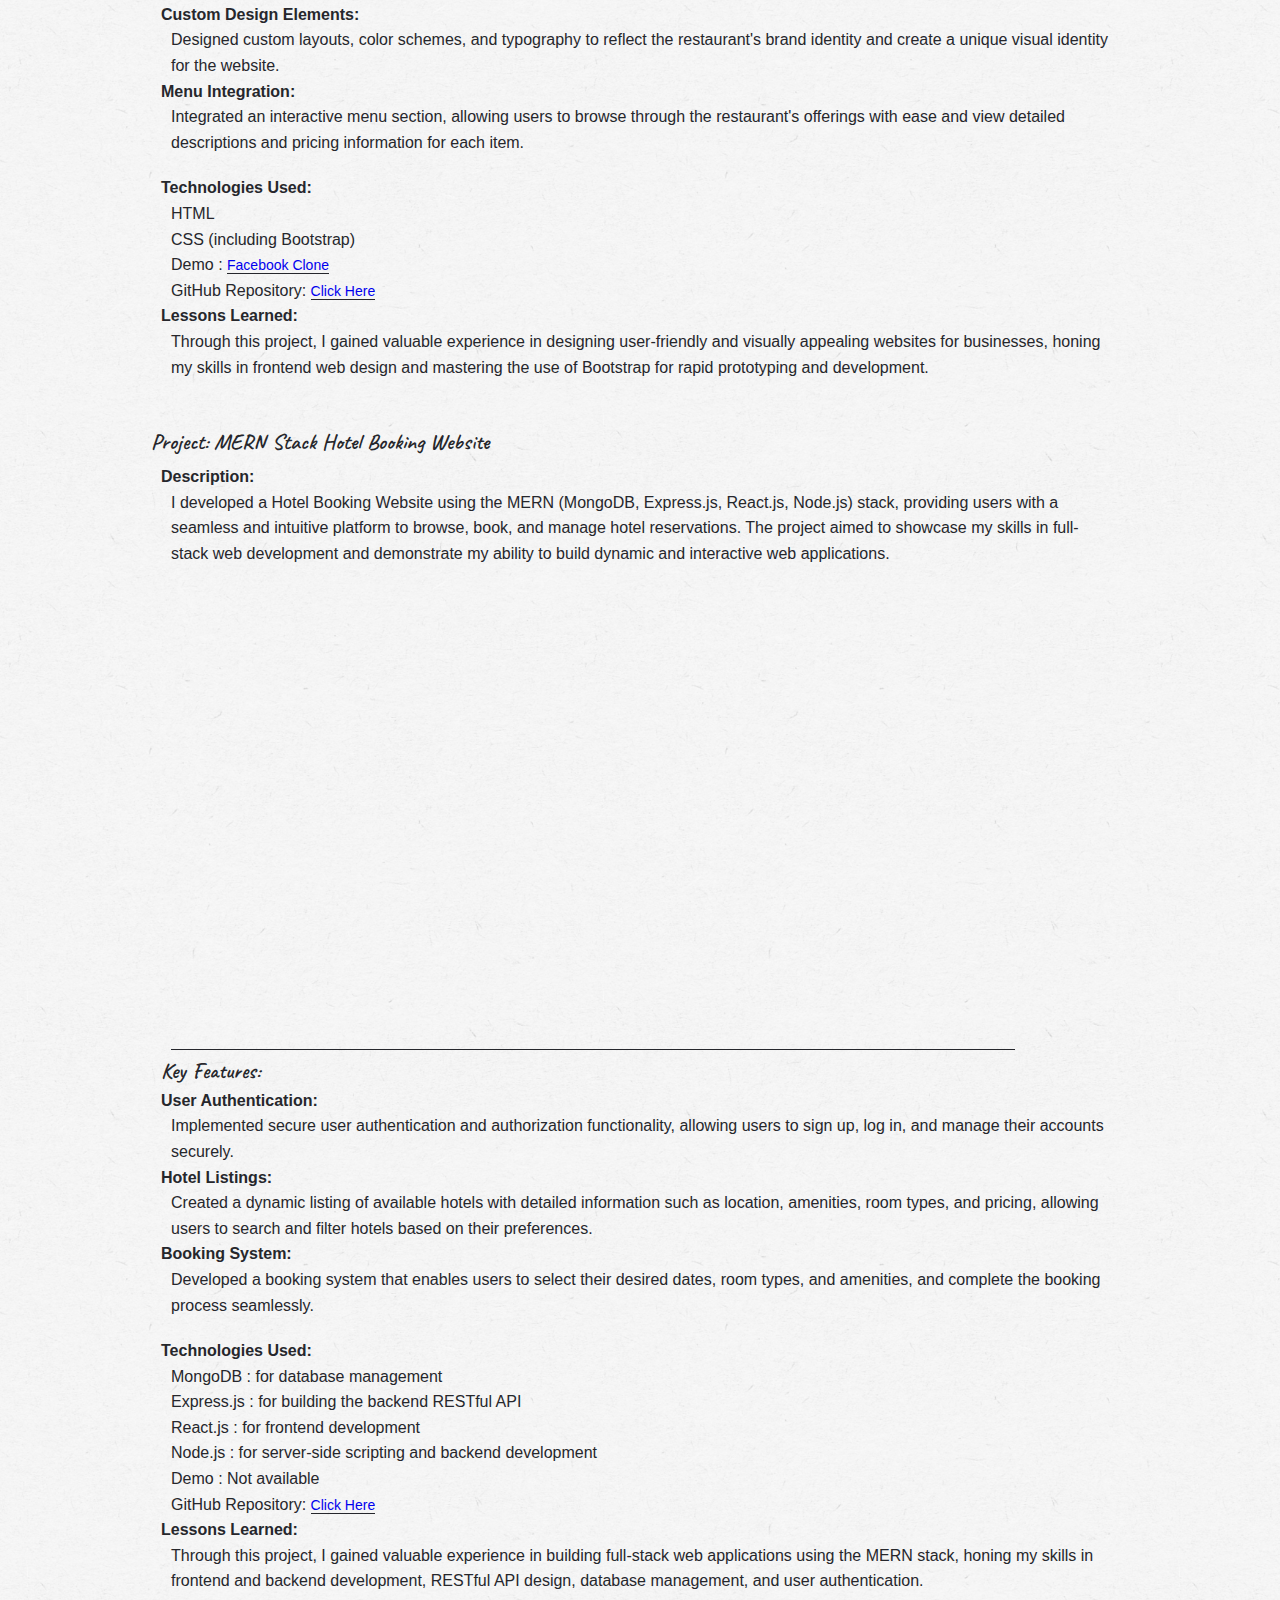
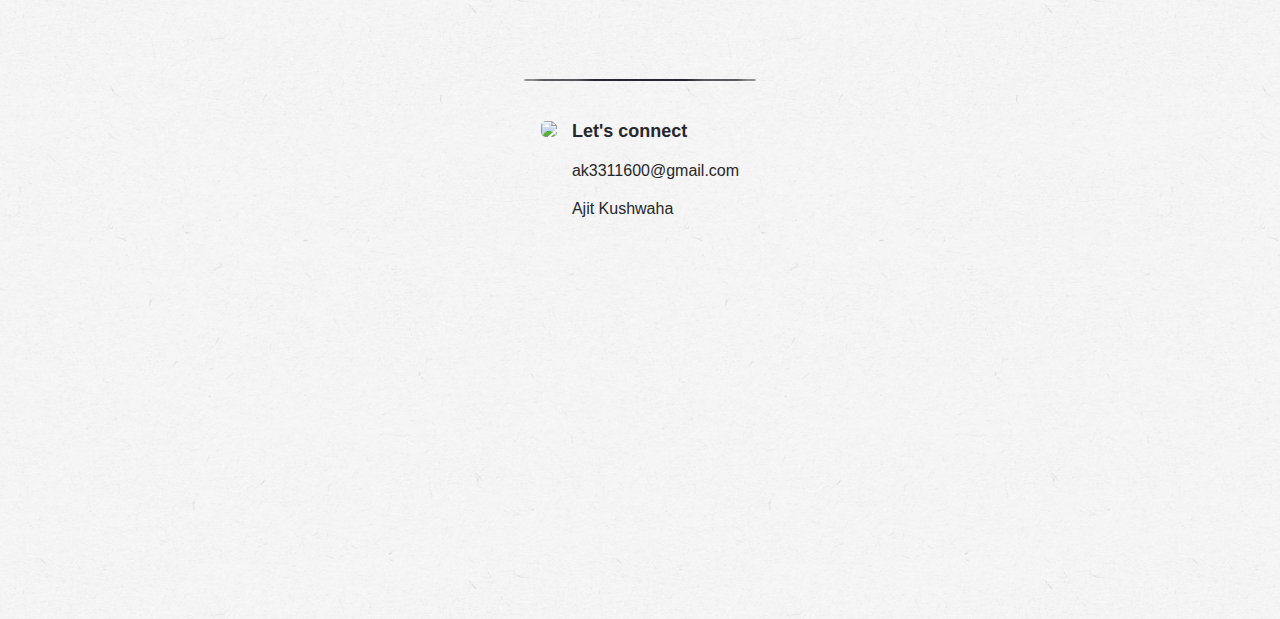
==== commit 26bea731: "Update index.html" ====
--- a/index.html
+++ b/index.html
@@ -13,6 +13,7 @@
   <meta charset="UTF-8">
   <meta http-equiv="X-UA-Compatible" content="IE=edge">
   <meta name="viewport" content="width=device-width, initial-scale=1.0">
+  <meta name="google-adsense-account" content="ca-pub-6750572764171645">
   <link rel="preconnect" href="https://fonts.googleapis.com">
   <link rel="preconnect" href="https://fonts.gstatic.com" crossorigin>
   <script src="https://kit.fontawesome.com/5f6b03d6ea.js" crossorigin="anonymous"></script>
@@ -368,8 +369,8 @@
                 visually appealing online presence for a restaurant. The project aimed to showcase my skills in frontend
                 web design and demonstrate my ability to create functional and aesthetically pleasing websites.
               <dd>
-                <a href="https://ajitkushawaha.github.io/eat-meet/" class="fbslider__img"><img src="/picture/EatMeet.png"
-                    class="nature">
+                <a href="https://ajitkushawaha.github.io/eat-meet/" class="fbslider__img">
+                  <embed src="https://ajitkushawaha.github.io/eat-meet/" class="nature" >
                 </a>
               </dd>
               <p class="padd">Key Features:</p>
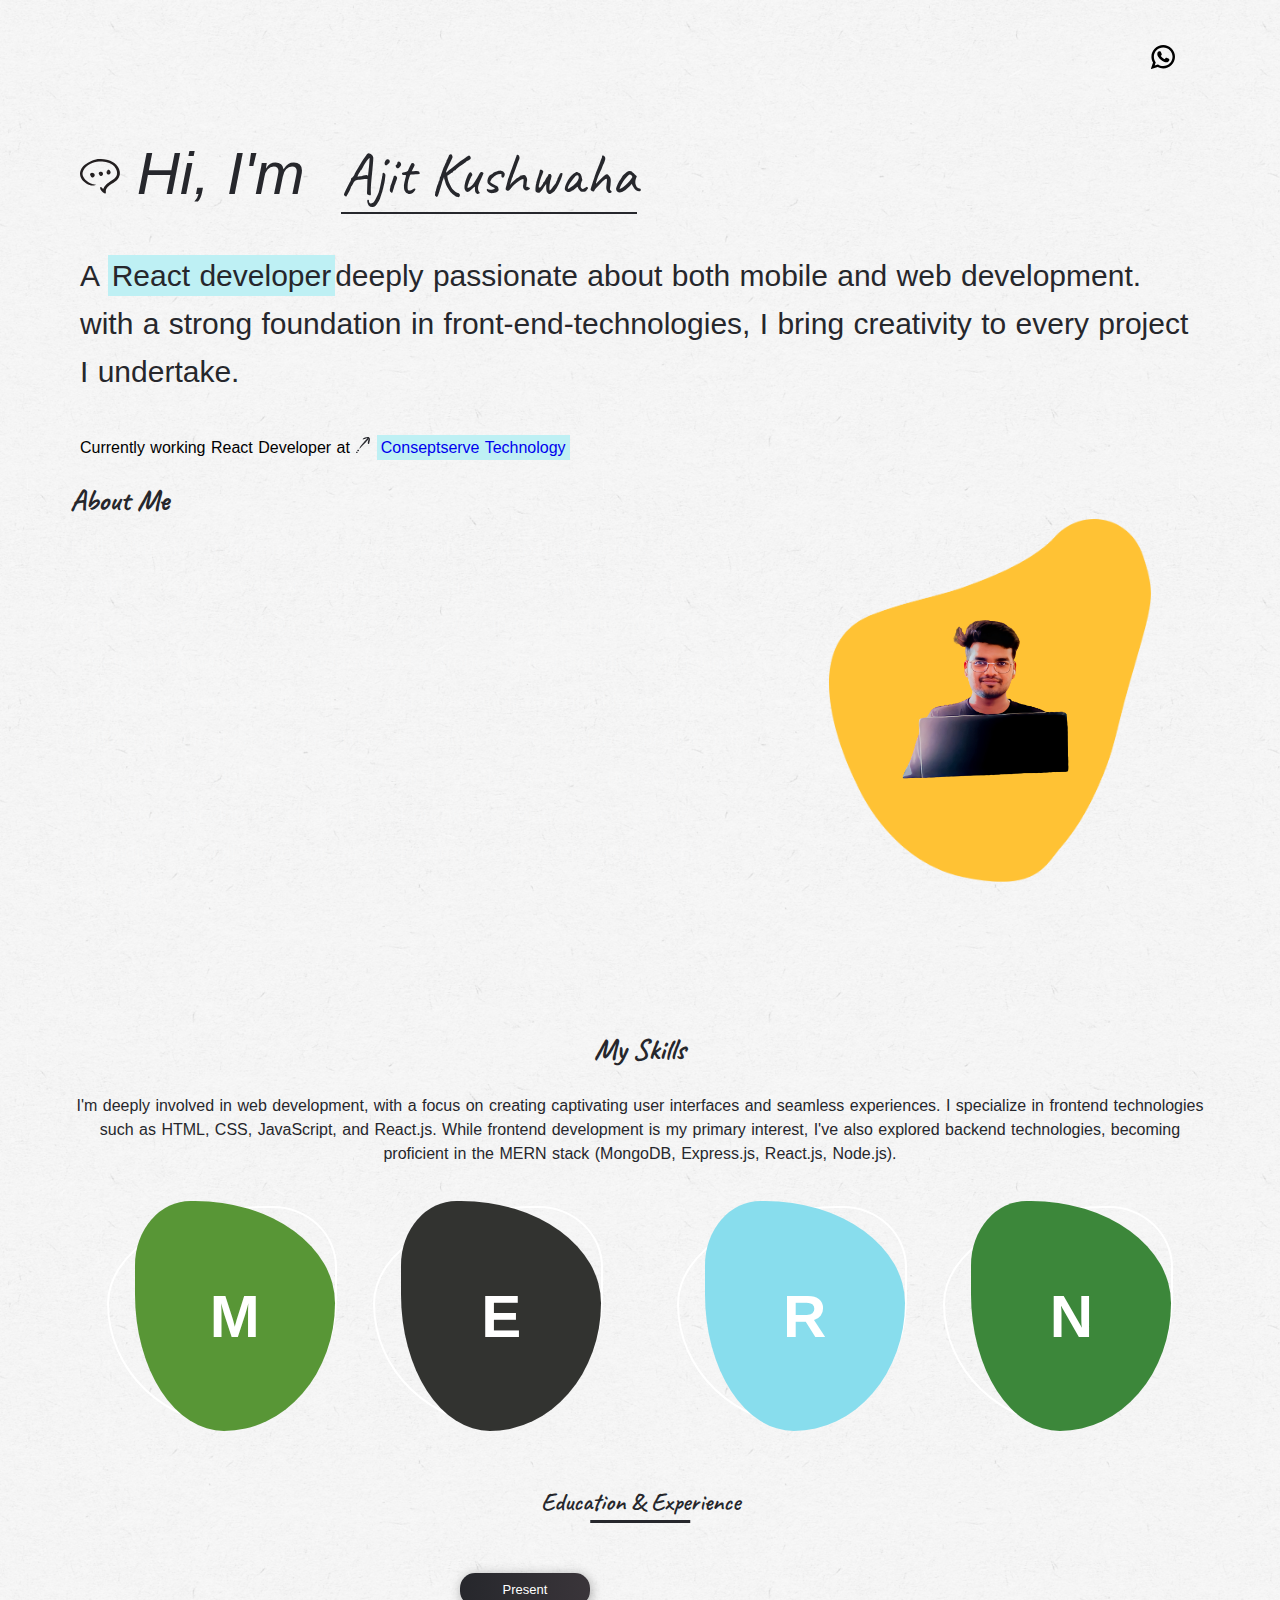
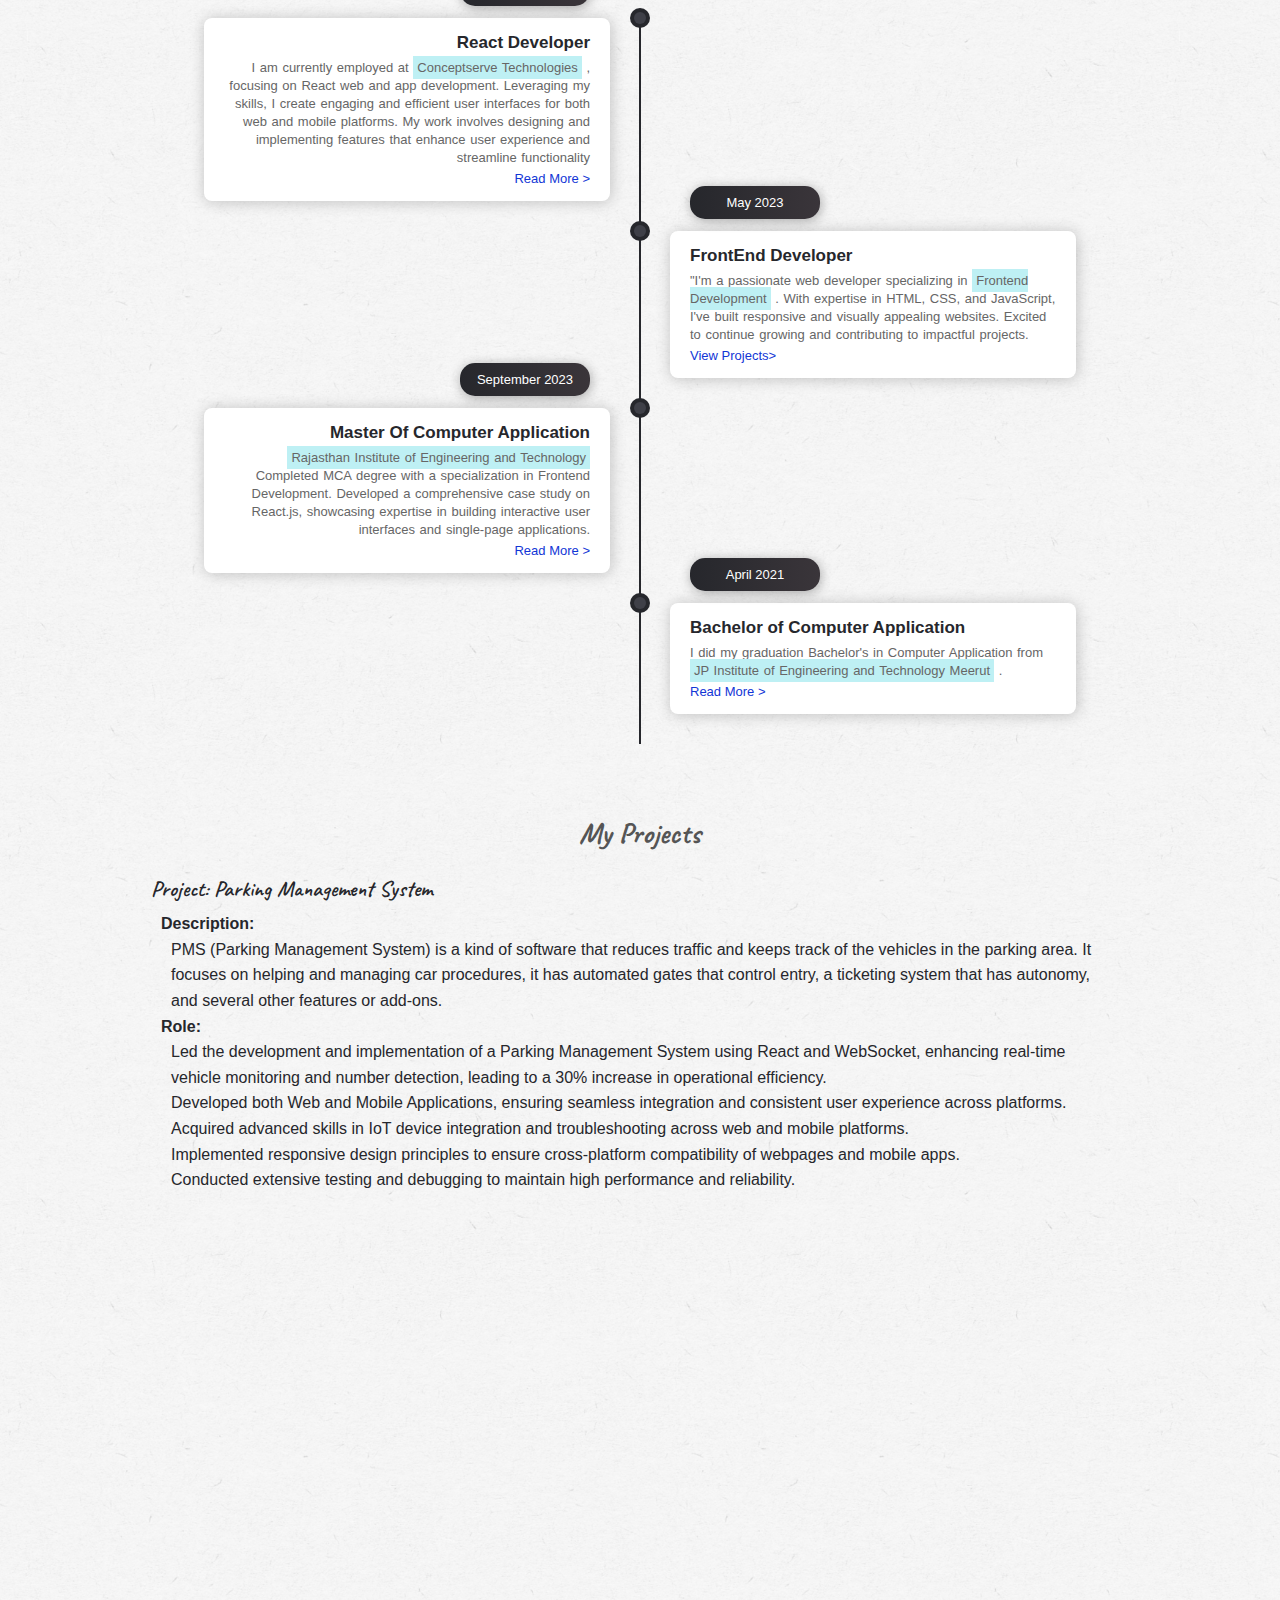
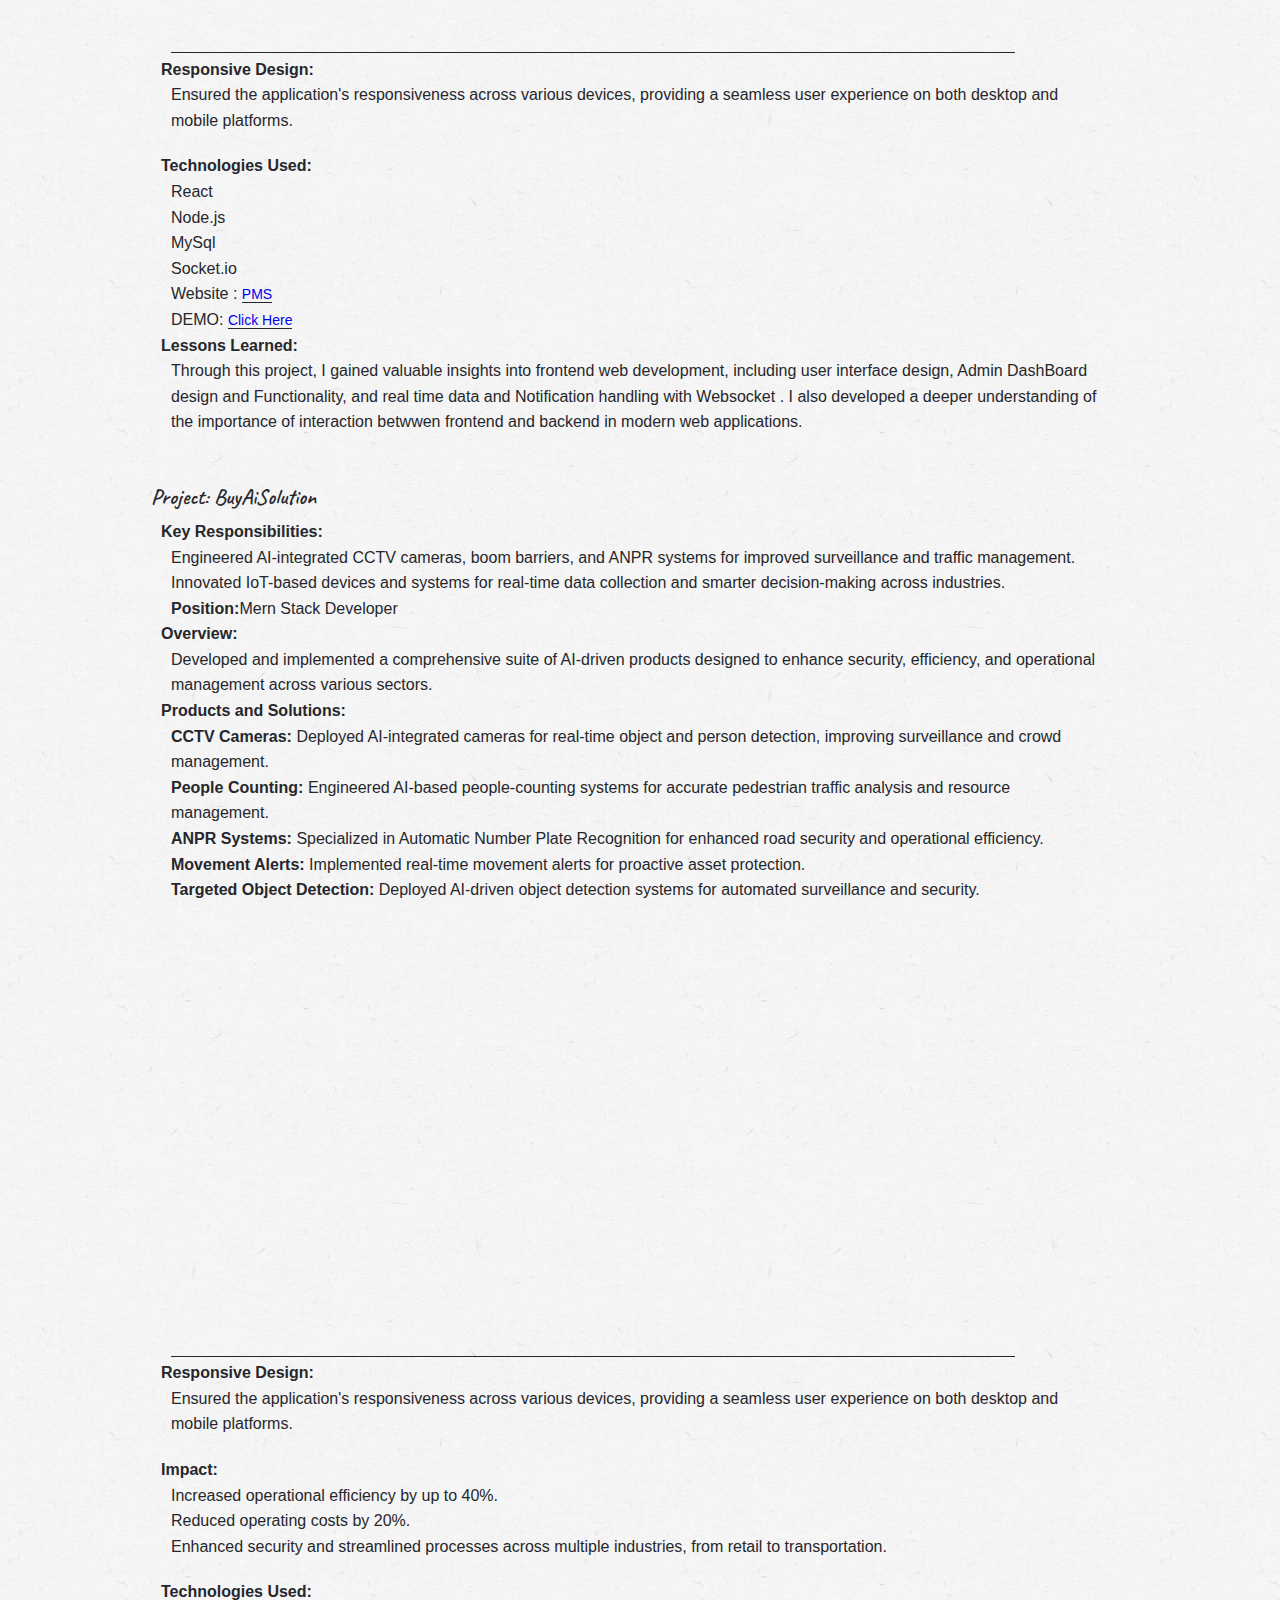
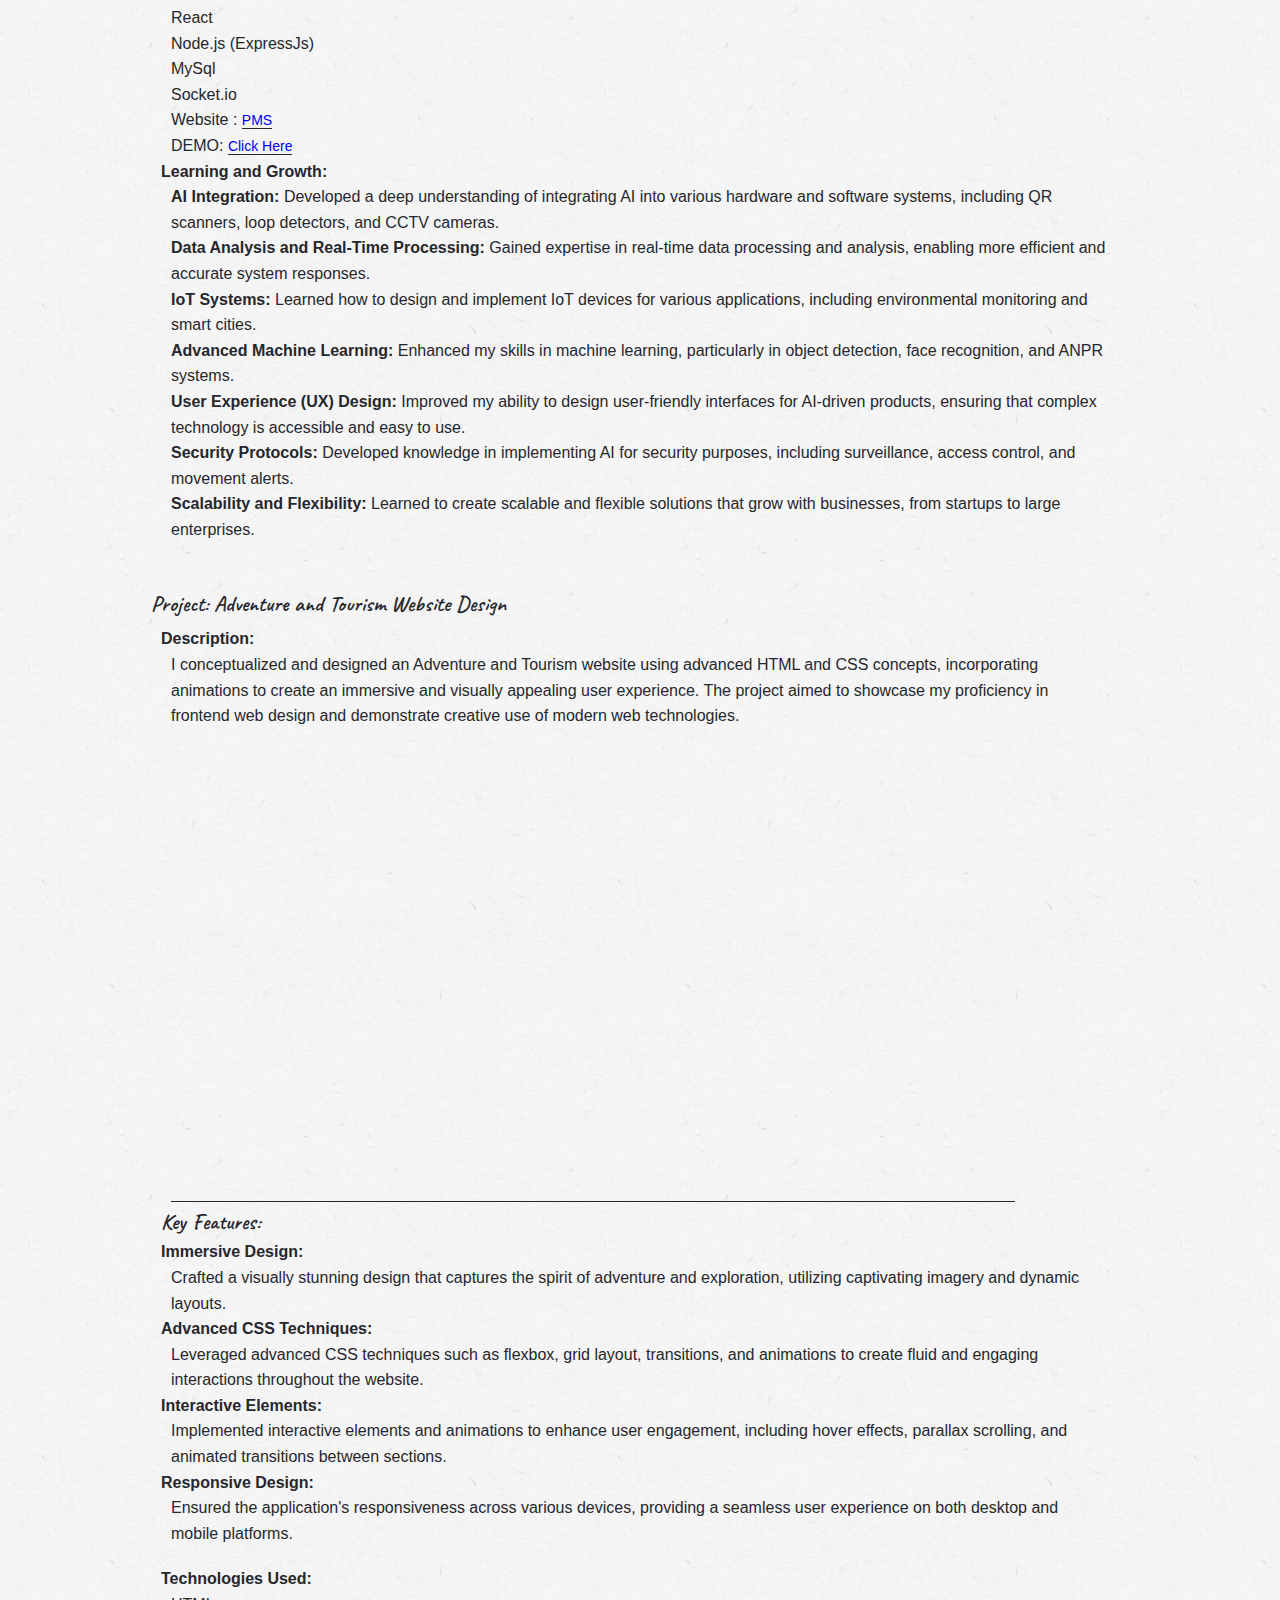
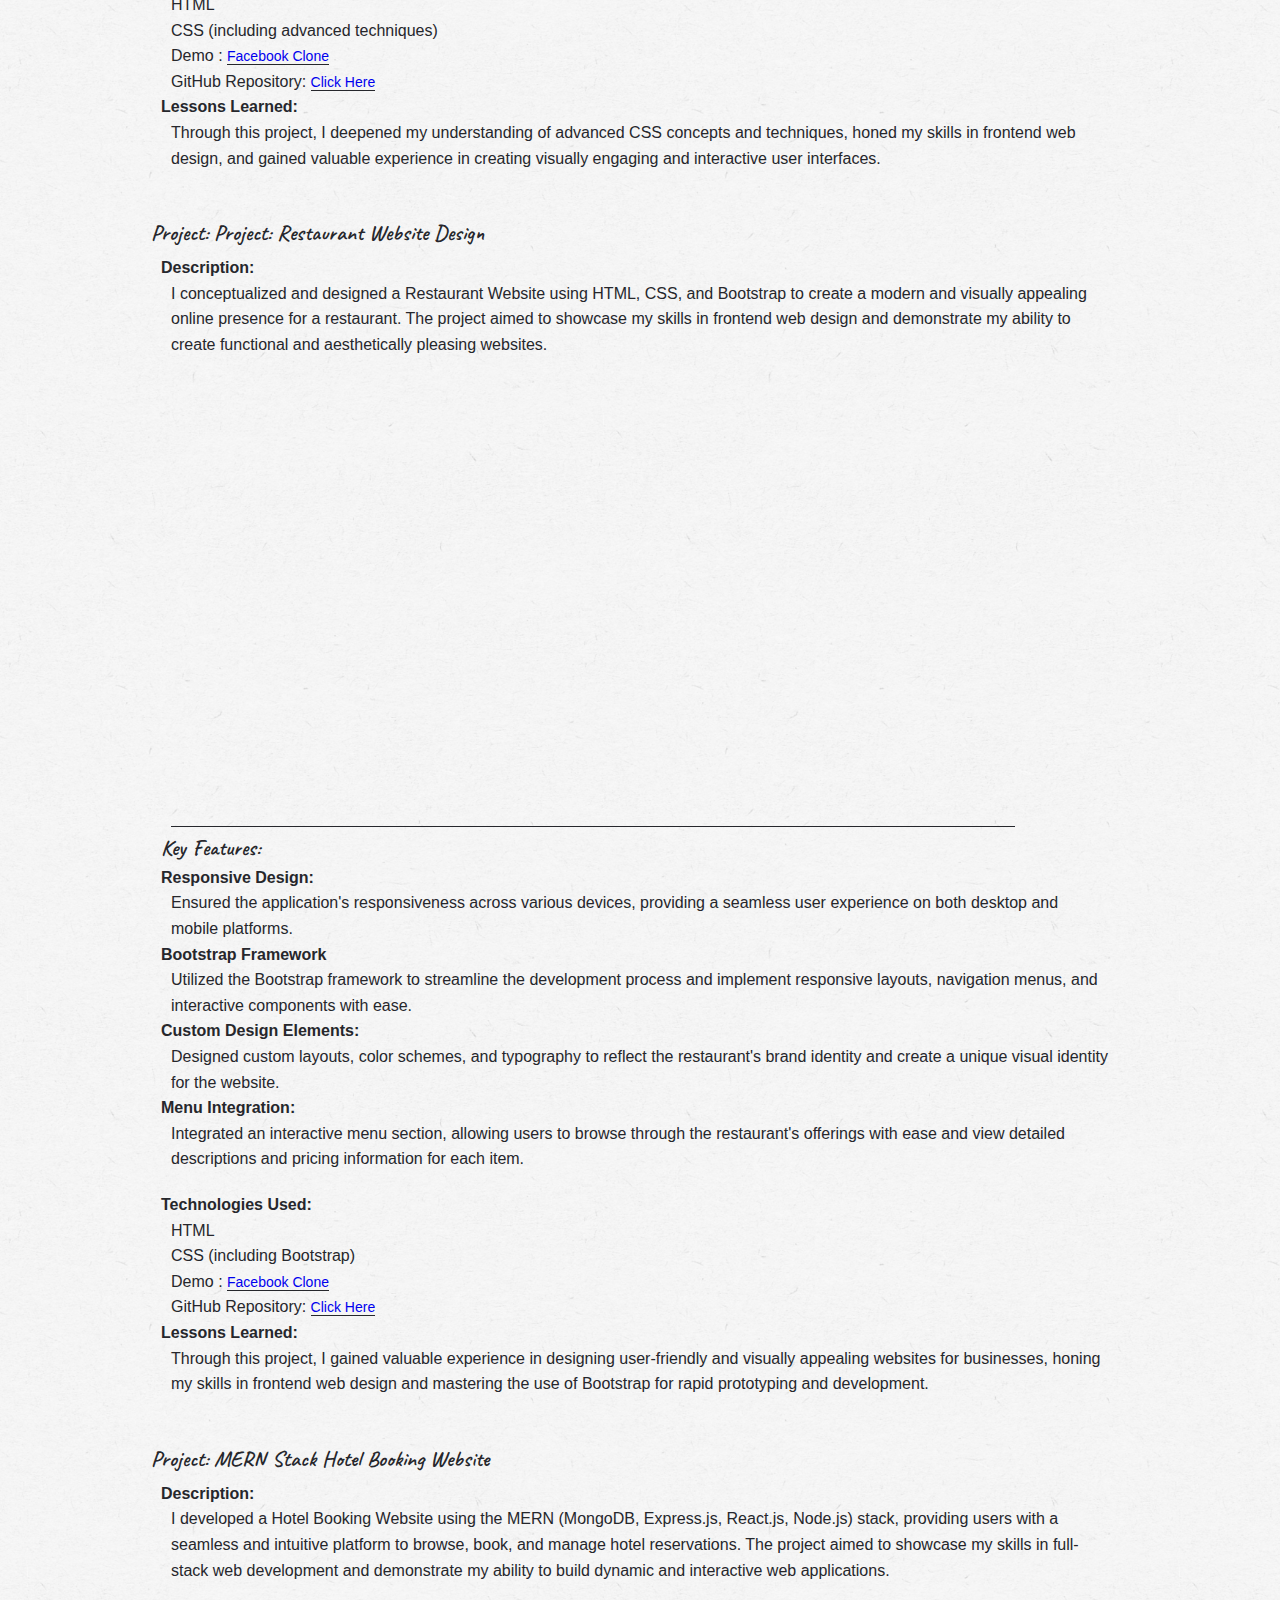
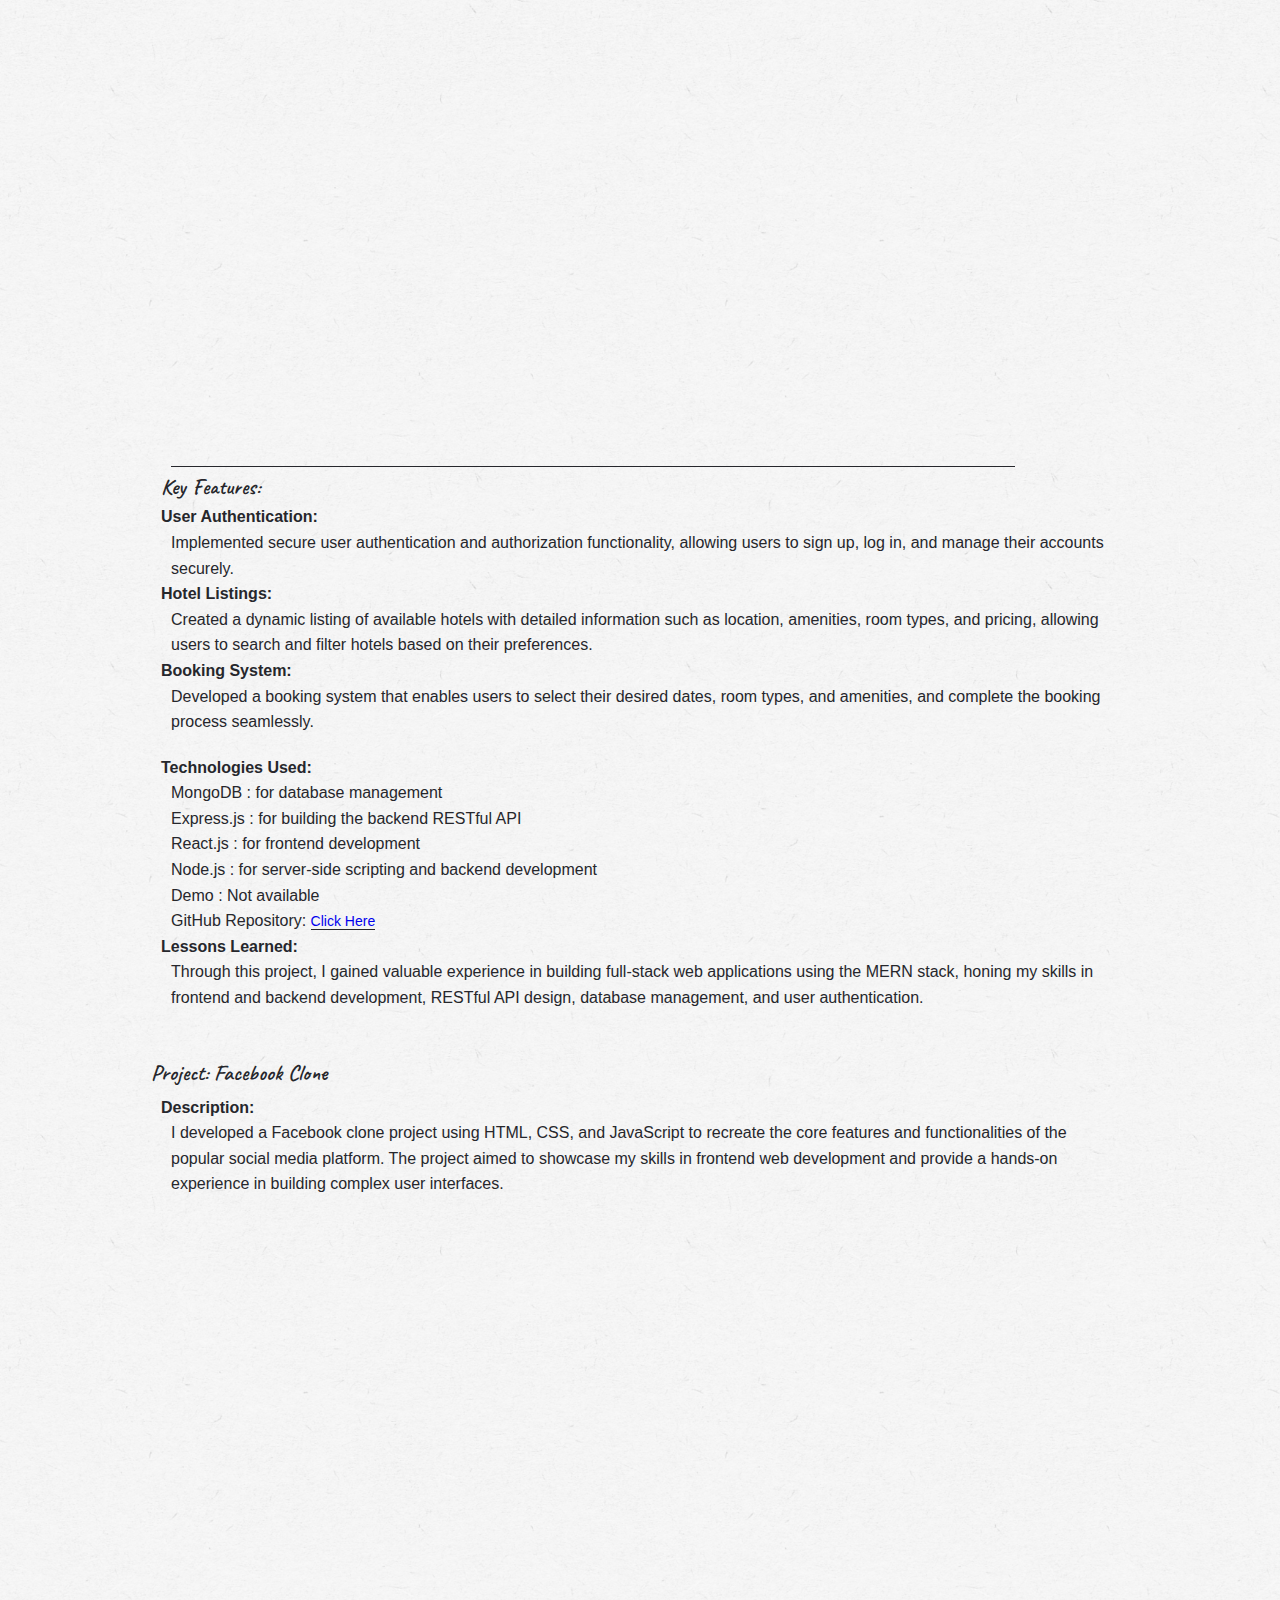
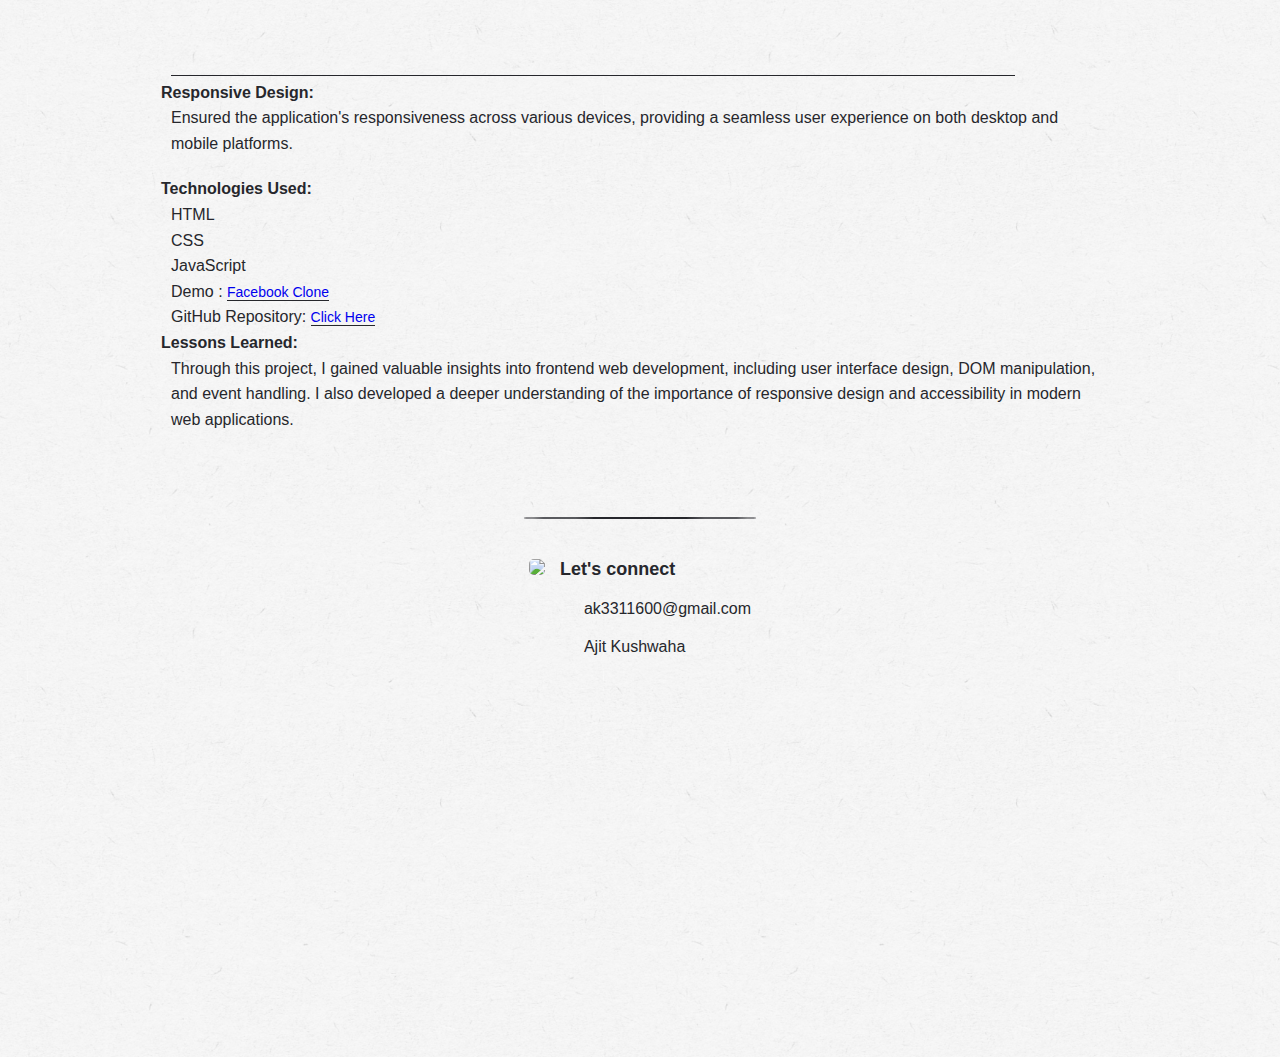
==== commit 32973d39: "Merge pull request #2 from ajitkushawaha/addnewproject" ====
--- a/index.html
+++ b/index.html
@@ -2,12 +2,12 @@
 <html lang="en">
 
 <head>
-
   <title>Ajit Kushwaha</title>
-  <meta name="description" content="A portfolio of Ajit Kushwaha, showcasing projects in web development, design, and more.">
-  <meta name="keywords" content="portfolio,react developer, web developer, front-end developer,mearn stack developer, projects, ajit kushwaha">
+  <meta name="description" content="Portfolio showcasing innovative web development projects, including a Parking Management System, Facebook Clone, Adventure and Tourism Website, Restaurant Website, and MERN Stack Hotel Booking Website. Expert in frontend and backend development with skills in React, Node.js, HTML, CSS, JavaScript, and more.">
+  <meta name="keywords" content="web development portfolio, Parking Management System, Facebook Clone, Adventure Website Design, Restaurant Website Design, MERN Stack, React, Node.js, HTML, CSS, JavaScript, frontend development, backend development, responsive design, UI/UX design, ajit.react, ajit kushwaha react developer, conceptserve, buyaisolution, buiaisolotion, ">
   <meta property="og:title" content="Ajit Kushwaha">
-  <meta property="og:description" content="A portfolio of ajit kushwaha, showcasing projects in web development, design, and more.">
+  <meta property="og:description"
+    content="A portfolio of ajit kushwaha, showcasing projects in web development, design, and more.">
   <meta property="og:image" content="link-to-image.jpg">
   <meta property="og:url" content="https://ajitkushawaha.github.io">
   <meta charset="UTF-8">
@@ -22,7 +22,7 @@
   <link rel="stylesheet" href="style.css" />
   <link rel="stylesheet" href="responcive.css" />
   <script async src="https://pagead2.googlesyndication.com/pagead/js/adsbygoogle.js?client=ca-pub-6750572764171645"
-     crossorigin="anonymous"></script>
+    crossorigin="anonymous"></script>
 </head>
 
 <body>
@@ -42,44 +42,61 @@
             loading="lazy" alt="" class="icon-24px">
         </a>
       </div>
-
+      <div class="hero-icon">
+        <a href="https://wa.me/7617028576?text=Hello%20there!%20I%20would%20like%20to%20connect%20with%20you."target="_blank" class="underline link clr-300" >
+          <img src="/picture/whatsapp.svg" alt="WhatsApp" loading="lazy" class="icon-24px" >
+        </a>
+      </div>
     </div>
-    
+
     <!-- Hero Section Start -->
     <section class="hero__section">
       <div class="hsection">
         <div class="hero-title__con">
           <div class="heading-title">
-            <img width="40px" src="/picture/msg.svg" alt=""/>
-              <i>Hi, I'm </i> 
-               <span>Ajit Kushwaha</span> 
+            <img width="40px" src="/picture/msg.svg" alt="" />
+            <i>Hi, I'm </i>
+            <span>Ajit Kushwaha</span>
           </div>
           <p class="hero-info">
-             A <span class="highlight">React developer</span>deeply passionate about both mobile and web  development.
+            A <span class="highlight">React developer</span>deeply passionate about both mobile and web development.
             with a strong foundation in front-end-technologies, I bring creativity to every project I undertake.
           </p>
-           <p class="intro" >
-            Currently working React Developer at <a href="https://conceptserve.com/"><svg width="16px" height="16px" viewBox="0 0 64 73" fill="#26272c" xmlns="http://www.w3.org/2000/svg">
-              <path d="M9.60681 59.9299C9.61175 59.9664 9.61175 60.0034 9.60681 60.0399V60.1199C9.60681 60.1199 9.60681 60.2199 9.71681 60.2399C9.82681 60.2599 9.78681 60.2399 9.84681 60.2399C10.0733 60.3199 10.3203 60.3199 10.5468 60.2399C10.6268 60.1899 10.6668 60.1299 10.6468 60.0599C10.6268 59.9899 10.4768 59.8999 10.6468 59.7799C10.9689 59.6606 11.305 59.5833 11.6468 59.5499C12.1268 59.5499 12.6468 59.5999 12.7068 59.8399C12.8144 60.242 12.7568 60.6704 12.5468 61.0299C12.3853 61.3668 12.1137 61.6384 11.7768 61.7999C11.3968 61.9599 11.1768 62.2699 10.7768 62.4199C10.3633 62.593 9.91082 62.6517 9.46681 62.5899C9.22089 62.5516 8.9796 62.4879 8.74681 62.3999C8.41681 62.2799 8.16681 62.0899 7.86681 61.9999C7.59099 61.9693 7.31264 61.9693 7.03681 61.9999C6.97681 61.9999 6.88681 61.9999 6.84681 61.9999C6.80681 61.9999 6.74681 61.6799 7.23681 60.9999L7.53681 60.5799C7.80858 60.2098 8.12421 59.874 8.47681 59.5799C9.05681 59.2099 9.18681 59.3699 9.34681 59.4699C9.43635 59.5547 9.50189 59.6616 9.53681 59.7799L9.60681 59.9299Z" fill="#26272c"></path>
-              <path d="M2.7568 69.0901C2.93447 69.1307 3.11501 69.1574 3.2968 69.1701C3.3568 69.1701 3.3968 69.1701 3.4668 69.1701C3.67939 69.1919 3.89419 69.1681 4.0968 69.1001C4.17828 69.0619 4.2374 68.988 4.2568 68.9001C4.3068 68.7901 4.2568 68.6601 4.4468 68.6201C4.71688 68.6864 4.97615 68.7908 5.2168 68.9301C5.5468 69.1101 5.8468 69.3701 5.7868 69.5001C5.59667 69.9772 5.17275 70.3217 4.6668 70.4101C4.41574 70.4876 4.16876 70.5777 3.9268 70.6801C3.66724 70.7359 3.40229 70.7627 3.1368 70.7601H2.6868C2.4706 70.7401 2.25301 70.7401 2.0368 70.7601C1.8768 70.7601 1.7168 70.9301 1.5568 70.9401H1.4568C1.3368 70.9401 1.2968 70.8001 1.2668 70.4201V70.1701C1.24689 69.9423 1.29196 69.7134 1.3968 69.5101C1.5468 69.3501 1.6868 69.1301 1.8168 69.1001C1.93539 69.0512 2.05972 69.0176 2.1868 69.0001C2.3768 69.0001 2.5668 69.0001 2.7468 69.0001L2.7568 69.0901Z" fill="#26272c"></path>
-              <path d="M13.2669 63.5799C13.0448 63.818 12.7845 64.0174 12.4969 64.1699L12.0669 64.3999L11.5869 64.5399L11.1169 64.6699H10.6969C10.4208 64.6948 10.143 64.6948 9.86688 64.6699C9.46043 64.688 9.05341 64.651 8.65688 64.5599C7.96926 64.3338 7.36387 63.9093 6.91688 63.3399C6.44505 62.7901 6.13979 62.1171 6.03688 61.3999C5.92043 60.7093 6.05524 59.9998 6.41688 59.3999C6.78832 58.6515 7.58589 58.2128 8.41688 58.2999C8.64688 58.2999 8.71688 58.9599 8.74688 59.6099C8.77688 60.2599 8.79688 60.8999 8.74688 60.9799C8.69688 61.0599 8.74688 61.0399 8.74688 61.0499L8.59688 60.9999L8.50688 60.8999L8.39688 60.8399C8.33688 60.8399 8.45688 60.8399 8.48688 60.8399C8.51688 60.8399 8.93688 60.7499 8.80688 60.8399C8.78349 60.9386 8.78349 61.0413 8.80688 61.1399C8.83546 61.3081 8.95478 61.4467 9.11688 61.4999C9.26688 61.5799 9.43688 61.6399 9.60688 61.7099C9.80587 61.7983 10.0194 61.8491 10.2369 61.8599C10.4145 61.901 10.5992 61.901 10.7769 61.8599C11.0028 61.8048 11.182 61.6332 11.2469 61.4099C11.3241 61.0312 11.1762 60.6418 10.8669 60.4099C10.5341 60.1963 10.1743 60.0281 9.79688 59.9099C9.70469 59.8961 9.6142 59.8726 9.52688 59.8399C9.20688 59.7099 9.11688 59.5799 9.05688 59.1299C9.05688 59.0299 9.05688 58.9299 9.05688 58.8299C9.05688 58.5099 9.23688 58.2499 9.64688 58.1299C10.3028 57.9606 10.991 57.9606 11.6469 58.1299C11.8303 58.1724 12.0082 58.2362 12.1769 58.3199L12.7569 58.6799C12.944 58.8356 13.1149 59.0098 13.2669 59.1999C13.4369 59.3809 13.5785 59.5866 13.6869 59.8099C14.472 60.994 14.3612 62.5584 13.4169 63.6199L13.2669 63.5799Z" fill="#26272c"></path>
-              <path d="M6.39664 71.8201C5.64526 72.5443 4.62912 72.9276 3.58664 72.8801C3.38664 72.8801 3.20664 72.8801 3.00664 72.8801C2.81156 72.8682 2.61766 72.8415 2.42664 72.8001C1.75993 72.6253 1.17374 72.2263 0.766639 71.6701C0.374372 71.1797 0.122124 70.5923 0.036639 69.9701C-0.0678261 69.352 0.0528068 68.7169 0.376639 68.1801C0.684493 67.53 1.37204 67.1481 2.08664 67.2301C2.28664 67.2301 2.35664 67.9001 2.41664 68.5301C2.44652 68.976 2.49993 69.4199 2.57664 69.8601C2.57664 69.9401 2.50664 69.7701 2.43664 69.6701C2.39834 69.6129 2.35107 69.5623 2.29664 69.5201C2.27589 69.4943 2.25242 69.4709 2.22664 69.4501L2.18664 69.4201V69.4201C2.13664 69.4201 2.23664 69.4201 2.25664 69.4201C2.32588 69.4347 2.3974 69.4347 2.46664 69.4201V69.4201L2.88664 69.3401V69.3401V69.3401C2.81982 69.4025 2.7714 69.4821 2.74664 69.5701C2.67664 69.8301 2.92664 69.8501 3.08664 69.9201C3.32325 70.0435 3.59494 70.0823 3.85664 70.0301C4.0126 69.9784 4.13495 69.8561 4.18664 69.7001C4.26369 69.4021 4.14821 69.0875 3.89664 68.9101C3.6798 68.7819 3.42662 68.7292 3.17664 68.7601C3.12011 68.7656 3.06317 68.7656 3.00664 68.7601C2.79664 68.6801 2.70664 68.5201 2.67664 68.0801V67.7901C2.65081 67.464 2.86088 67.1657 3.17664 67.0801C3.50305 66.9805 3.83772 66.9102 4.17664 66.8701C4.58886 66.9623 4.99339 67.086 5.38664 67.2401C5.60494 67.3015 5.81122 67.3996 5.99664 67.5301L6.42664 67.9701C6.67823 68.2678 6.8777 68.6059 7.01664 68.9701C7.23911 69.4513 7.29878 69.9919 7.18664 70.5101C7.12372 71.0309 6.89597 71.5179 6.53664 71.9001L6.39664 71.8201Z" fill="#26272c"></path>
-              <path d="M43.9465 24.7501C41.6065 27.0768 39.3032 29.4501 37.0365 31.8701C36.1665 32.7201 35.4765 33.7101 34.6065 34.5601C31.5565 37.5601 28.5265 40.5601 25.6065 43.7601C24.2965 45.1201 23.0865 46.5901 21.8865 48.0001C20.4225 49.9353 18.8182 51.7602 17.0865 53.4601C16.5265 53.9801 16.1665 53.6001 16.0865 52.7301C15.9568 51.5131 16.168 50.284 16.6965 49.1801C19.0665 44.7701 21.4265 40.3301 25.0565 36.8101C27.1565 34.6501 28.7865 31.9801 30.7065 29.5901C31.7065 28.2601 32.8565 27.0001 33.9865 25.7501L37.3965 22.0101L41.6465 17.4401C43.7765 15.1301 46.0265 12.9001 48.1065 10.5401C48.9165 9.6201 49.6365 8.6501 50.4365 7.7201C51.2365 6.7901 51.9465 5.8001 52.8265 4.9001C53.161 4.48208 53.5513 4.11196 53.9865 3.8001C55.7565 2.6801 56.6665 2.7101 57.7665 3.4901C58.0191 3.65718 58.2628 3.83743 58.4965 4.0301C59.1965 4.6801 59.0865 5.8901 58.4965 7.2201C58.2665 7.6901 58.0465 8.2201 57.8265 8.7501C57.5904 9.22594 57.3091 9.67802 56.9865 10.1001C56.3865 11.0001 55.7865 11.8901 55.1865 12.7401C53.8823 14.48 52.4589 16.1273 50.9265 17.6701C48.6865 20.0501 46.3565 22.4201 44.1065 24.8601L43.9465 24.7501Z" fill="#26272c"></path>
-              <path d="M57.2464 10.15C57.304 9.21388 57.1608 8.27626 56.8264 7.4C56.6703 7.04005 56.465 6.70351 56.2164 6.4C56.2164 6.31 56.0264 6.1 55.6164 5.96C54.8461 5.78484 54.0552 5.71753 53.2664 5.76C51.5117 5.74059 49.7595 5.89805 48.0364 6.23C46.2264 6.57 44.3964 7.01 42.5664 7.48C40.9485 7.94512 39.3674 8.53007 37.8364 9.23C35.9075 10.2083 33.9006 11.0244 31.8364 11.67C31.1664 11.84 30.8364 11.09 31.0164 10.09C31.1592 8.88837 31.7972 7.80091 32.7764 7.09C34.705 5.86192 36.709 4.75641 38.7764 3.78C40.8665 2.74449 43.0915 2.00731 45.3864 1.59C46.7864 1.35 48.1764 0.98 49.6364 0.65C51.1448 0.248938 52.6959 0.0307052 54.2564 0C55.2354 0.000952581 56.2102 0.128681 57.1564 0.38C57.6999 0.526949 58.2262 0.731438 58.7264 0.99C59.2552 1.26132 59.746 1.60089 60.1864 2C60.9182 2.68797 61.5449 3.47977 62.0464 4.35C62.5397 5.19784 62.9228 6.10517 63.1864 7.05C63.677 9.13631 63.7921 11.2933 63.5264 13.42C63.1202 16.3461 62.5223 19.2423 61.7364 22.09C61.1964 24.24 61.1764 26.51 60.5664 28.58C60.4464 29.04 60.3964 29.51 60.2364 29.95C59.6564 31.61 59.0264 31.95 57.3164 31.83C56.9264 31.83 56.5364 31.83 56.1564 31.72C54.89 31.4852 53.9799 30.3677 54.0064 29.08C53.9531 28.04 53.9531 27.01 54.0064 25.99L54.0664 24.47C54.1065 23.9756 54.18 23.4845 54.2864 23C54.7264 21.11 55.2864 19.29 55.7864 17.51C56.5642 15.1233 57.0019 12.6389 57.0864 10.13L57.2464 10.15Z" fill="#12"></path>
-              </svg>    <span class="highlight">Conseptserve Technology</span> </a> 
-           </p>
-  
+          <p class="intro">
+            Currently working React Developer at <a href="https://conceptserve.com/"><svg width="16px" height="16px"
+                viewBox="0 0 64 73" fill="#26272c" xmlns="http://www.w3.org/2000/svg">
+                <path
+                  d="M9.60681 59.9299C9.61175 59.9664 9.61175 60.0034 9.60681 60.0399V60.1199C9.60681 60.1199 9.60681 60.2199 9.71681 60.2399C9.82681 60.2599 9.78681 60.2399 9.84681 60.2399C10.0733 60.3199 10.3203 60.3199 10.5468 60.2399C10.6268 60.1899 10.6668 60.1299 10.6468 60.0599C10.6268 59.9899 10.4768 59.8999 10.6468 59.7799C10.9689 59.6606 11.305 59.5833 11.6468 59.5499C12.1268 59.5499 12.6468 59.5999 12.7068 59.8399C12.8144 60.242 12.7568 60.6704 12.5468 61.0299C12.3853 61.3668 12.1137 61.6384 11.7768 61.7999C11.3968 61.9599 11.1768 62.2699 10.7768 62.4199C10.3633 62.593 9.91082 62.6517 9.46681 62.5899C9.22089 62.5516 8.9796 62.4879 8.74681 62.3999C8.41681 62.2799 8.16681 62.0899 7.86681 61.9999C7.59099 61.9693 7.31264 61.9693 7.03681 61.9999C6.97681 61.9999 6.88681 61.9999 6.84681 61.9999C6.80681 61.9999 6.74681 61.6799 7.23681 60.9999L7.53681 60.5799C7.80858 60.2098 8.12421 59.874 8.47681 59.5799C9.05681 59.2099 9.18681 59.3699 9.34681 59.4699C9.43635 59.5547 9.50189 59.6616 9.53681 59.7799L9.60681 59.9299Z"
+                  fill="#26272c"></path>
+                <path
+                  d="M2.7568 69.0901C2.93447 69.1307 3.11501 69.1574 3.2968 69.1701C3.3568 69.1701 3.3968 69.1701 3.4668 69.1701C3.67939 69.1919 3.89419 69.1681 4.0968 69.1001C4.17828 69.0619 4.2374 68.988 4.2568 68.9001C4.3068 68.7901 4.2568 68.6601 4.4468 68.6201C4.71688 68.6864 4.97615 68.7908 5.2168 68.9301C5.5468 69.1101 5.8468 69.3701 5.7868 69.5001C5.59667 69.9772 5.17275 70.3217 4.6668 70.4101C4.41574 70.4876 4.16876 70.5777 3.9268 70.6801C3.66724 70.7359 3.40229 70.7627 3.1368 70.7601H2.6868C2.4706 70.7401 2.25301 70.7401 2.0368 70.7601C1.8768 70.7601 1.7168 70.9301 1.5568 70.9401H1.4568C1.3368 70.9401 1.2968 70.8001 1.2668 70.4201V70.1701C1.24689 69.9423 1.29196 69.7134 1.3968 69.5101C1.5468 69.3501 1.6868 69.1301 1.8168 69.1001C1.93539 69.0512 2.05972 69.0176 2.1868 69.0001C2.3768 69.0001 2.5668 69.0001 2.7468 69.0001L2.7568 69.0901Z"
+                  fill="#26272c"></path>
+                <path
+                  d="M13.2669 63.5799C13.0448 63.818 12.7845 64.0174 12.4969 64.1699L12.0669 64.3999L11.5869 64.5399L11.1169 64.6699H10.6969C10.4208 64.6948 10.143 64.6948 9.86688 64.6699C9.46043 64.688 9.05341 64.651 8.65688 64.5599C7.96926 64.3338 7.36387 63.9093 6.91688 63.3399C6.44505 62.7901 6.13979 62.1171 6.03688 61.3999C5.92043 60.7093 6.05524 59.9998 6.41688 59.3999C6.78832 58.6515 7.58589 58.2128 8.41688 58.2999C8.64688 58.2999 8.71688 58.9599 8.74688 59.6099C8.77688 60.2599 8.79688 60.8999 8.74688 60.9799C8.69688 61.0599 8.74688 61.0399 8.74688 61.0499L8.59688 60.9999L8.50688 60.8999L8.39688 60.8399C8.33688 60.8399 8.45688 60.8399 8.48688 60.8399C8.51688 60.8399 8.93688 60.7499 8.80688 60.8399C8.78349 60.9386 8.78349 61.0413 8.80688 61.1399C8.83546 61.3081 8.95478 61.4467 9.11688 61.4999C9.26688 61.5799 9.43688 61.6399 9.60688 61.7099C9.80587 61.7983 10.0194 61.8491 10.2369 61.8599C10.4145 61.901 10.5992 61.901 10.7769 61.8599C11.0028 61.8048 11.182 61.6332 11.2469 61.4099C11.3241 61.0312 11.1762 60.6418 10.8669 60.4099C10.5341 60.1963 10.1743 60.0281 9.79688 59.9099C9.70469 59.8961 9.6142 59.8726 9.52688 59.8399C9.20688 59.7099 9.11688 59.5799 9.05688 59.1299C9.05688 59.0299 9.05688 58.9299 9.05688 58.8299C9.05688 58.5099 9.23688 58.2499 9.64688 58.1299C10.3028 57.9606 10.991 57.9606 11.6469 58.1299C11.8303 58.1724 12.0082 58.2362 12.1769 58.3199L12.7569 58.6799C12.944 58.8356 13.1149 59.0098 13.2669 59.1999C13.4369 59.3809 13.5785 59.5866 13.6869 59.8099C14.472 60.994 14.3612 62.5584 13.4169 63.6199L13.2669 63.5799Z"
+                  fill="#26272c"></path>
+                <path
+                  d="M6.39664 71.8201C5.64526 72.5443 4.62912 72.9276 3.58664 72.8801C3.38664 72.8801 3.20664 72.8801 3.00664 72.8801C2.81156 72.8682 2.61766 72.8415 2.42664 72.8001C1.75993 72.6253 1.17374 72.2263 0.766639 71.6701C0.374372 71.1797 0.122124 70.5923 0.036639 69.9701C-0.0678261 69.352 0.0528068 68.7169 0.376639 68.1801C0.684493 67.53 1.37204 67.1481 2.08664 67.2301C2.28664 67.2301 2.35664 67.9001 2.41664 68.5301C2.44652 68.976 2.49993 69.4199 2.57664 69.8601C2.57664 69.9401 2.50664 69.7701 2.43664 69.6701C2.39834 69.6129 2.35107 69.5623 2.29664 69.5201C2.27589 69.4943 2.25242 69.4709 2.22664 69.4501L2.18664 69.4201V69.4201C2.13664 69.4201 2.23664 69.4201 2.25664 69.4201C2.32588 69.4347 2.3974 69.4347 2.46664 69.4201V69.4201L2.88664 69.3401V69.3401V69.3401C2.81982 69.4025 2.7714 69.4821 2.74664 69.5701C2.67664 69.8301 2.92664 69.8501 3.08664 69.9201C3.32325 70.0435 3.59494 70.0823 3.85664 70.0301C4.0126 69.9784 4.13495 69.8561 4.18664 69.7001C4.26369 69.4021 4.14821 69.0875 3.89664 68.9101C3.6798 68.7819 3.42662 68.7292 3.17664 68.7601C3.12011 68.7656 3.06317 68.7656 3.00664 68.7601C2.79664 68.6801 2.70664 68.5201 2.67664 68.0801V67.7901C2.65081 67.464 2.86088 67.1657 3.17664 67.0801C3.50305 66.9805 3.83772 66.9102 4.17664 66.8701C4.58886 66.9623 4.99339 67.086 5.38664 67.2401C5.60494 67.3015 5.81122 67.3996 5.99664 67.5301L6.42664 67.9701C6.67823 68.2678 6.8777 68.6059 7.01664 68.9701C7.23911 69.4513 7.29878 69.9919 7.18664 70.5101C7.12372 71.0309 6.89597 71.5179 6.53664 71.9001L6.39664 71.8201Z"
+                  fill="#26272c"></path>
+                <path
+                  d="M43.9465 24.7501C41.6065 27.0768 39.3032 29.4501 37.0365 31.8701C36.1665 32.7201 35.4765 33.7101 34.6065 34.5601C31.5565 37.5601 28.5265 40.5601 25.6065 43.7601C24.2965 45.1201 23.0865 46.5901 21.8865 48.0001C20.4225 49.9353 18.8182 51.7602 17.0865 53.4601C16.5265 53.9801 16.1665 53.6001 16.0865 52.7301C15.9568 51.5131 16.168 50.284 16.6965 49.1801C19.0665 44.7701 21.4265 40.3301 25.0565 36.8101C27.1565 34.6501 28.7865 31.9801 30.7065 29.5901C31.7065 28.2601 32.8565 27.0001 33.9865 25.7501L37.3965 22.0101L41.6465 17.4401C43.7765 15.1301 46.0265 12.9001 48.1065 10.5401C48.9165 9.6201 49.6365 8.6501 50.4365 7.7201C51.2365 6.7901 51.9465 5.8001 52.8265 4.9001C53.161 4.48208 53.5513 4.11196 53.9865 3.8001C55.7565 2.6801 56.6665 2.7101 57.7665 3.4901C58.0191 3.65718 58.2628 3.83743 58.4965 4.0301C59.1965 4.6801 59.0865 5.8901 58.4965 7.2201C58.2665 7.6901 58.0465 8.2201 57.8265 8.7501C57.5904 9.22594 57.3091 9.67802 56.9865 10.1001C56.3865 11.0001 55.7865 11.8901 55.1865 12.7401C53.8823 14.48 52.4589 16.1273 50.9265 17.6701C48.6865 20.0501 46.3565 22.4201 44.1065 24.8601L43.9465 24.7501Z"
+                  fill="#26272c"></path>
+                <path
+                  d="M57.2464 10.15C57.304 9.21388 57.1608 8.27626 56.8264 7.4C56.6703 7.04005 56.465 6.70351 56.2164 6.4C56.2164 6.31 56.0264 6.1 55.6164 5.96C54.8461 5.78484 54.0552 5.71753 53.2664 5.76C51.5117 5.74059 49.7595 5.89805 48.0364 6.23C46.2264 6.57 44.3964 7.01 42.5664 7.48C40.9485 7.94512 39.3674 8.53007 37.8364 9.23C35.9075 10.2083 33.9006 11.0244 31.8364 11.67C31.1664 11.84 30.8364 11.09 31.0164 10.09C31.1592 8.88837 31.7972 7.80091 32.7764 7.09C34.705 5.86192 36.709 4.75641 38.7764 3.78C40.8665 2.74449 43.0915 2.00731 45.3864 1.59C46.7864 1.35 48.1764 0.98 49.6364 0.65C51.1448 0.248938 52.6959 0.0307052 54.2564 0C55.2354 0.000952581 56.2102 0.128681 57.1564 0.38C57.6999 0.526949 58.2262 0.731438 58.7264 0.99C59.2552 1.26132 59.746 1.60089 60.1864 2C60.9182 2.68797 61.5449 3.47977 62.0464 4.35C62.5397 5.19784 62.9228 6.10517 63.1864 7.05C63.677 9.13631 63.7921 11.2933 63.5264 13.42C63.1202 16.3461 62.5223 19.2423 61.7364 22.09C61.1964 24.24 61.1764 26.51 60.5664 28.58C60.4464 29.04 60.3964 29.51 60.2364 29.95C59.6564 31.61 59.0264 31.95 57.3164 31.83C56.9264 31.83 56.5364 31.83 56.1564 31.72C54.89 31.4852 53.9799 30.3677 54.0064 29.08C53.9531 28.04 53.9531 27.01 54.0064 25.99L54.0664 24.47C54.1065 23.9756 54.18 23.4845 54.2864 23C54.7264 21.11 55.2864 19.29 55.7864 17.51C56.5642 15.1233 57.0019 12.6389 57.0864 10.13L57.2464 10.15Z"
+                  fill="#12"></path>
+              </svg> <span class="highlight">Conseptserve Technology</span> </a>
+          </p>
+
           <!-- <button class="Download "><a href="/picture/Ajit Kushwaha77.pdf"> Download cv</a></button> -->
-  
-        </div>
-      </div>
-  
+
+        </div>
+      </div>
+
     </section>
     <!-- Hero Section end -->
-  
+
     <!-- About Section start -->
     <section class="about__section" id="about">
-  
+
       <div class="about-container">
         <div class="About__left">
           <h3 class="section-title">About Me</h3>
@@ -88,10 +105,12 @@
               Hello, I'm Ajit Kushwaha, a passionate web developer with a love for creating seamless web and mobile
               applications. Currently, I work at Conceptserve technologies, where I specialize in both mobile and web
               development, with a strong foundation in front-end technologies.
-  
-              My journey into web development started as a fun exploration and quickly turned into a fulfilling pursuit of
+
+              My journey into web development started as a fun exploration and quickly turned into a fulfilling pursuit
+              of
               knowledge. I'm a dedicated React developer, proficient in React.js, React Native, and more. I bring
-              creativity to every project I undertake, enjoying the challenges of problem-solving and constantly expanding
+              creativity to every project I undertake, enjoying the challenges of problem-solving and constantly
+              expanding
               my skill set to stay at the forefront of the ever-evolving tech landscape.
             </span>
           </p>
@@ -101,9 +120,8 @@
         </div>
       </div>
     </section>
-  
-  
-  
+
+
     <!-- skill section start -->
     <section class="skill" id="sections">
       <div class="hero">
@@ -111,70 +129,70 @@
           <h1>My Skills</h1>
           <p>
             I'm deeply involved in web development, with a focus on creating captivating user interfaces and seamless
-            experiences. I specialize in frontend technologies such as HTML, CSS, JavaScript, and React.js. While frontend
+            experiences. I specialize in frontend technologies such as HTML, CSS, JavaScript, and React.js. While
+            frontend
             development is my primary interest, I've also explored backend technologies, becoming proficient in the MERN
             stack (MongoDB, Express.js, React.js, Node.js).
           </p>
         </div>
-  <div class="skill-container">
-    <div class="row">
-      <div class="col">
-        <div class="shape">
-          <i class="fa fa-database cl1"></i>
-
-          <div class="inner-shape bkg1">
-            <div class="content">
-              <h2>M</h2>
-              <a href="#" class="skill-a">MongoDb</a>
-            </div>
-          </div>
-        </div>
-      </div>
-      <div class="col">
-        <div class="shape">
-          <i class="fa fa-server cl2"></i>
-          <div class="inner-shape bkg2">
-            <div class="content">
-              <h2>E</h2>
-              <a href="#" class="skill-a">Express Js</a>
-            </div>
-          </div>
-        </div>
-      </div>
-    </div>
-    <div class="row">
-      <div class="col">
-        <div class="shape">
-          <!-- <i class="fa fa-server bkg2"></i> -->
-          <i class="fa-brands fa-react cl3"></i>
-          <div class="inner-shape bkg3">
-            <div class="content">
-              <h2>R</h2>
-              <a href="#" class="skill-a">React</a>
-            </div>
-          </div>
-        </div>
-      </div>
-      <div class="col">
-        <div class="shape">
-          <i class="fa-brands fa-node-js  cl4"></i>
-          <div class="inner-shape bkg4">
-            <div class="content">
-              <h2>N</h2>
-              <a href="#" class="skill-a">Node js</a>
-            </div>
-          </div>
-        </div>
-      </div>
-      
-    </div>
-  </div>
-       
+        <div class="skill-container">
+          <div class="row">
+            <div class="col">
+              <div class="shape">
+                <i class="fa fa-database cl1"></i>
+
+                <div class="inner-shape bkg1">
+                  <div class="content">
+                    <h2>M</h2>
+                    <a href="#" class="skill-a">MongoDb</a>
+                  </div>
+                </div>
+              </div>
+            </div>
+            <div class="col">
+              <div class="shape">
+                <i class="fa fa-server cl2"></i>
+                <div class="inner-shape bkg2">
+                  <div class="content">
+                    <h2>E</h2>
+                    <a href="#" class="skill-a">Express Js</a>
+                  </div>
+                </div>
+              </div>
+            </div>
+          </div>
+          <div class="row">
+            <div class="col">
+              <div class="shape">
+                <!-- <i class="fa fa-server bkg2"></i> -->
+                <i class="fa-brands fa-react cl3"></i>
+                <div class="inner-shape bkg3">
+                  <div class="content">
+                    <h2>R</h2>
+                    <a href="#" class="skill-a">React</a>
+                  </div>
+                </div>
+              </div>
+            </div>
+            <div class="col">
+              <div class="shape">
+                <i class="fa-brands fa-node-js  cl4"></i>
+                <div class="inner-shape bkg4">
+                  <div class="content">
+                    <h2>N</h2>
+                    <a href="#" class="skill-a">Node js</a>
+                  </div>
+                </div>
+              </div>
+            </div>
+
+          </div>
+        </div>
+
       </div>
     </section>
-  
+
     <!-- EDUCATION SECTION START -->
-  
     <section class="education" id="sections">
       <div class="education-main">
         <h3 class="head">Education & Experience</h3>
@@ -183,8 +201,10 @@
             <div>
               <li>
                 <h3 class="heading">React Developer</h3>
-                <p>I am currently employed at <span class="highlight">Conceptserve Technologies</span> , focusing on React
-                  web and app development. Leveraging my skills, I create engaging and efficient user interfaces for both
+                <p>I am currently employed at <span class="highlight">Conceptserve Technologies</span> , focusing on
+                  React
+                  web and app development. Leveraging my skills, I create engaging and efficient user interfaces for
+                  both
                   web and mobile platforms. My work involves designing and implementing features that enhance user
                   experience and streamline functionality</p>
                 <a href="#about">Read More ></a>
@@ -200,7 +220,7 @@
                 <span class="date">May 2023</span>
                 <span class="circle"></span>
               </li>
-  
+
             </div>
             <div>
               <li>
@@ -222,39 +242,44 @@
                 <span class="date">April 2021</span>
                 <span class="circle"></span>
               </li>
-  
+
             </div>
           </ul>
         </div>
       </div>
     </section>
-  
+
     <!-- PROJECT SECTION START -->
     <section class="section-project">
       <div class="primary__heading">
         <h3 class="project-title">My Projects</h1>
       </div>
-      
+
       <div class="projects">
         <div class="projects-list">
-           <div class="project-card" id="projects">
+          <div class="project-card" id="projects">
             <p>Project: Parking Management System</p>
             <dl>
               <dt>Description:</dt>
-              <dd>PMS (Parking Management System) is a kind of software that reduces traffic and keeps track of the vehicles in the parking area. 
+              <dd>PMS (Parking Management System) is a kind of software that reduces traffic and keeps track of the
+                vehicles in the parking area.
                 It focuses on helping and managing car procedures, it has automated gates that control entry,
                 a ticketing system that has autonomy, and several other features or add-ons.
               </dd>
-               <dt>Role:</dt>
-              <dd>Led the development and implementation of a Parking Management System using React and WebSocket, enhancing real-time vehicle monitoring and number detection, leading to a 30% increase in operational efficiency.
-              </dd>
-              <dd>Developed both Web and Mobile Applications, ensuring seamless integration and consistent user experience across platforms.</dd>
-              <dd>Acquired advanced skills in IoT device integration and troubleshooting across web and mobile platforms.</dd>
-              <dd>Implemented responsive design principles to ensure cross-platform compatibility of webpages and mobile apps.</dd>
+              <dt>Role:</dt>
+              <dd>Led the development and implementation of a Parking Management System using React and WebSocket,
+                enhancing real-time vehicle monitoring and number detection, leading to a 30% increase in operational
+                efficiency.
+              </dd>
+              <dd>Developed both Web and Mobile Applications, ensuring seamless integration and consistent user
+                experience across platforms.</dd>
+              <dd>Acquired advanced skills in IoT device integration and troubleshooting across web and mobile
+                platforms.</dd>
+              <dd>Implemented responsive design principles to ensure cross-platform compatibility of webpages and mobile
+                apps.</dd>
               <dd>Conducted extensive testing and debugging to maintain high performance and reliability.</dd>
               <dd>
-                <a href="https://pms.conceptserve.com/" class="fbslider__img"><img src="/picture/pms.png"
-                    class=""></a>
+                <a href="https://pms.conceptserve.com/" class="fbslider__img"><img src="/picture/pms.png" class=""></a>
               </dd>
               <dt>Responsive Design:</dt>
               <dd>
@@ -273,22 +298,51 @@
               <dt>Lessons Learned:</dt>
               <dd>
                 Through this project, I gained valuable insights into frontend web development, including user interface
-                design, Admin DashBoard design and Functionality, and real time data and Notification handling with Websocket . I also developed a deeper understanding of the importance of
+                design, Admin DashBoard design and Functionality, and real time data and Notification handling with
+                Websocket . I also developed a deeper understanding of the importance of
                 interaction betwwen frontend and backend in modern web applications.
               </dd>
             </dl>
           </div>
-  
           <div class="project-card" id="projects">
-            <p>Project: Facebook Clone</p>
-            <dl>
-              <dt>Description:</dt>
-              <dd>I developed a Facebook clone project using HTML, CSS, and JavaScript to recreate the core features and
-                functionalities of the popular social media platform. The project aimed to showcase my skills in frontend
-                web development and provide a hands-on experience in building complex user interfaces. </dd>
-              <dd>
-                <a href="https://ajitkushawaha.github.io/facebook-clone" class="fbslider__img"><img src="/picture/fbClone.png"
-                    class=""></a>
+            <p>Project: BuyAiSolution</p>
+            <dl>
+              <dt>Key Responsibilities:</dt>
+              <dd>
+                Engineered AI-integrated CCTV cameras, boom barriers, and ANPR systems for improved surveillance and traffic management.
+                Innovated IoT-based devices and systems for real-time data collection and smarter decision-making across industries.
+               </dd>
+              
+               <dd> <b>Position:</b>Mern Stack Developer</dd> 
+              <dt>Overview:</dt>
+              <dd>Developed and implemented a comprehensive suite of AI-driven products designed to enhance security,
+                efficiency, and operational management across various sectors.
+              </dd>
+              <dt>Products and Solutions:</dt>
+              <dd>
+                <b>CCTV Cameras:</b>
+                Deployed AI-integrated cameras for real-time object and person detection, improving surveillance and
+                crowd management.
+              </dd>
+              <dd>
+                <b>People Counting:</b>
+                Engineered AI-based people-counting systems for accurate pedestrian traffic analysis and resource
+                management.
+              </dd>
+              <dd>
+                <b>ANPR Systems: </b>
+                Specialized in Automatic Number Plate Recognition for enhanced road security and operational efficiency.
+              </dd>
+              <dd>
+                <b>Movement Alerts:</b>
+                Implemented real-time movement alerts for proactive asset protection.
+              </dd>
+              <dd>
+                <b>Targeted Object Detection:</b>
+                 Deployed AI-driven object detection systems for automated surveillance and security.
+              </dd>
+              <dd>
+                <a href="https://buyaisolution.com/" class="fbslider__img"><img src="/picture/buyaisolution.png" class=""></a>
               </dd>
               <dt>Responsive Design:</dt>
               <dd>
@@ -297,31 +351,56 @@
               </dd>
             </dl>
             <dl>
-              <dt>Technologies Used:</d>
-              <dd>HTML</dd>
-              <dd>CSS</dd>
-              <dd>JavaScript</dd>
-              <dd>Demo : <a href="https://ajitkushawaha.github.io/facebook-clone">Facebook Clone</a></dd>
-              <dd>GitHub Repository: <a href="https://github.com/ajitkushawaha/facebook-project">Click Here</a></dd>
-              <dt>Lessons Learned:</dt>
-              <dd>
-                Through this project, I gained valuable insights into frontend web development, including user interface
-                design, DOM manipulation, and event handling. I also developed a deeper understanding of the importance of
-                responsive design and accessibility in modern web applications.
-              </dd>
-            </dl>
-          </div>
-          
+              <dt>Impact:</dt>
+              <dd>Increased operational efficiency by up to 40%.</dd>
+              <dd>Reduced operating costs by 20%.</dd>
+              <dd>Enhanced security and streamlined processes across multiple industries, from retail to transportation.</dd>
+            </dl>
+            <dl>
+              <dt>Technologies Used:</dt>
+              <dd>React</dd>
+              <dd>Node.js (ExpressJs)</dd>
+              <dd>MySql</dd>
+              <dd>Socket.io</dd>
+              <dd>Website : <a href="https://buyaisolution.com/">PMS</a></dd>
+              <dd>DEMO: <a href="https://buyaisolution.com/">Click Here</a></dd>
+
+              <dt>Learning and Growth:</dt>
+              <dd>
+                <b>AI Integration:</b>
+                Developed a deep understanding of integrating AI into various hardware and software systems, including QR scanners, loop detectors, and CCTV cameras.</dd>
+              <dd>
+                <b>Data Analysis and Real-Time Processing: </b>
+                Gained expertise in real-time data processing and analysis, enabling more efficient and accurate system responses.</dd>
+              <dd>
+                <b>IoT Systems:</b>
+                Learned how to design and implement IoT devices for various applications, including environmental monitoring and smart cities.  </dd>
+              <dd>
+                <b>Advanced Machine Learning:</b>
+                Enhanced my skills in machine learning, particularly in object detection, face recognition, and ANPR systems. </dd>
+              <dd>
+                <b>User Experience (UX) Design:</b>
+                Improved my ability to design user-friendly interfaces for AI-driven products, ensuring that complex technology is accessible and easy to use. </dd>
+              <dd>
+                <b>Security Protocols:</b>
+                Developed knowledge in implementing AI for security purposes, including surveillance, access control, and movement alerts. </dd>
+              <dd>
+                <b>Scalability and Flexibility:</b>
+                Learned to create scalable and flexible solutions that grow with businesses, from startups to large enterprises. </dd>
+            </dl>
+          </div>
           <div class="project-card">
             <p>Project: Adventure and Tourism Website Design</p>
             <dl>
               <dt>Description:</dt>
               <dd>I conceptualized and designed an Adventure and Tourism website using advanced HTML and CSS concepts,
-                incorporating animations to create an immersive and visually appealing user experience. The project aimed
-                to showcase my proficiency in frontend web design and demonstrate creative use of modern web technologies.
-              <dd>
-                <a href="https://ajitkushawaha.github.io/nature/" class="fbslider__img"><img src="/picture/natureWeb.png"
-                    class="nature">
+                incorporating animations to create an immersive and visually appealing user experience. The project
+                aimed
+                to showcase my proficiency in frontend web design and demonstrate creative use of modern web
+                technologies.
+              <dd>
+                <a href="https://ajitkushawaha.github.io/nature/" class="fbslider__img"><img
+                    src="/picture/natureWeb.png" class="nature">
                 </a>
               </dd>
               <p class="padd">Key Features:</p>
@@ -354,8 +433,10 @@
               <dd>GitHub Repository: <a href="https://github.com/ajitkushawaha/facebook-project">Click Here</a></dd>
               <dt>Lessons Learned:</dt>
               <dd>
-                Through this project, I deepened my understanding of advanced CSS concepts and techniques, honed my skills
-                in frontend web design, and gained valuable experience in creating visually engaging and interactive user
+                Through this project, I deepened my understanding of advanced CSS concepts and techniques, honed my
+                skills
+                in frontend web design, and gained valuable experience in creating visually engaging and interactive
+                user
                 interfaces.
               </dd>
             </dl>
@@ -370,7 +451,7 @@
                 web design and demonstrate my ability to create functional and aesthetically pleasing websites.
               <dd>
                 <a href="https://ajitkushawaha.github.io/eat-meet/" class="fbslider__img">
-                  <embed src="https://ajitkushawaha.github.io/eat-meet/" class="nature" >
+                  <img src="/picture/EatMeet.png" class="nature" />
                 </a>
               </dd>
               <p class="padd">Key Features:</p>
@@ -415,7 +496,8 @@
               <dt>Description:</dt>
               <dd>
                 I developed a Hotel Booking Website using the MERN (MongoDB, Express.js, React.js, Node.js) stack,
-                providing users with a seamless and intuitive platform to browse, book, and manage hotel reservations. The
+                providing users with a seamless and intuitive platform to browse, book, and manage hotel reservations.
+                The
                 project aimed to showcase my skills in full-stack web development and demonstrate my ability to build
                 dynamic and interactive web applications.
               <dd>
@@ -426,12 +508,14 @@
               <p class="padd">Key Features:</p>
               <dt>User Authentication:</dt>
               <dd>
-                Implemented secure user authentication and authorization functionality, allowing users to sign up, log in,
+                Implemented secure user authentication and authorization functionality, allowing users to sign up, log
+                in,
                 and manage their accounts securely.
               </dd>
               <dt>Hotel Listings: </dt>
               <dd>
-                Created a dynamic listing of available hotels with detailed information such as location, amenities, room
+                Created a dynamic listing of available hotels with detailed information such as location, amenities,
+                room
                 types, and pricing, allowing users to search and filter hotels based on their preferences.
               </dd>
               <dt>Booking System:</dt>
@@ -439,7 +523,7 @@
                 Developed a booking system that enables users to select their desired dates, room types, and amenities,
                 and complete the booking process seamlessly.
               </dd>
-  
+
             </dl>
             <dl>
               <dt>Technologies Used:</d>
@@ -451,18 +535,57 @@
               <dd>GitHub Repository: <a href="https://ajitkushawaha.github.io/ajitkushwaha">Click Here</a></dd>
               <dt>Lessons Learned:</dt>
               <dd>
-                Through this project, I gained valuable experience in building full-stack web applications using the MERN
-                stack, honing my skills in frontend and backend development, RESTful API design, database management, and
+                Through this project, I gained valuable experience in building full-stack web applications using the
+                MERN
+                stack, honing my skills in frontend and backend development, RESTful API design, database management,
+                and
                 user authentication.
               </dd>
             </dl>
           </div>
-        </div>
+
+          <div class="project-card" id="projects">
+            <p>Project: Facebook Clone</p>
+            <dl>
+              <dt>Description:</dt>
+              <dd>I developed a Facebook clone project using HTML, CSS, and JavaScript to recreate the core features and
+                functionalities of the popular social media platform. The project aimed to showcase my skills in
+                frontend
+                web development and provide a hands-on experience in building complex user interfaces. </dd>
+              <dd>
+                <a href="https://ajitkushawaha.github.io/facebook-clone" class="fbslider__img"><img
+                    src="/picture/fbClone.png" class=""></a>
+              </dd>
+              <dt>Responsive Design:</dt>
+              <dd>
+                Ensured the application's responsiveness across various devices, providing a seamless user experience on
+                both desktop and mobile platforms.
+              </dd>
+            </dl>
+            <dl>
+              <dt>Technologies Used:</d>
+              <dd>HTML</dd>
+              <dd>CSS</dd>
+              <dd>JavaScript</dd>
+              <dd>Demo : <a href="https://ajitkushawaha.github.io/facebook-clone">Facebook Clone</a></dd>
+              <dd>GitHub Repository: <a href="https://github.com/ajitkushawaha/facebook-project">Click Here</a></dd>
+              <dt>Lessons Learned:</dt>
+              <dd>
+                Through this project, I gained valuable insights into frontend web development, including user interface
+                design, DOM manipulation, and event handling. I also developed a deeper understanding of the importance
+                of
+                responsive design and accessibility in modern web applications.
+              </dd>
+            </dl>
+          </div>
+         
+        </div>
+      </div>
     </section>
-  
+
     <!-- CONTACT SECTION START -->
-  
-  
+
+
     <section class="contact-section" id="sections">
       <div class="primary__heading">
         <div class="contacts"></div>
@@ -475,7 +598,8 @@
           <div class="connect">
             <div class="div-block">
               <h2>Let's connect</h2>
-              <img src="https://assets-global.website-files.com/64a24a477b774d01d169b819/64a2c39c985e1e3d89801174_71.svg"
+              <img
+                src="https://assets-global.website-files.com/64a24a477b774d01d169b819/64a2c39c985e1e3d89801174_71.svg"
                 loading="lazy" alt="" class="connect-icon">
             </div>
             <div class="div-block">
@@ -493,7 +617,7 @@
                 Kushwaha</a>
             </div>
           </div>
-  
+
         </div>
       </div>
     </section>
@@ -506,10 +630,10 @@
 
 
 
-  <script  src="https://smtpjs.com/v3/smtp.js"></script>
+  <script src="https://smtpjs.com/v3/smtp.js"></script>
   <script src="index.js"></script>
 
 
 </body>
 
-</html>
+</html>--- a/style.css
+++ b/style.css
@@ -33,7 +33,10 @@
   padding: 4rem;
 
 }
-
+.icon-24px{
+  width: 24px;
+  fill: #3c873a;
+}
 .hero-icon {
   padding: .5rem;
 }
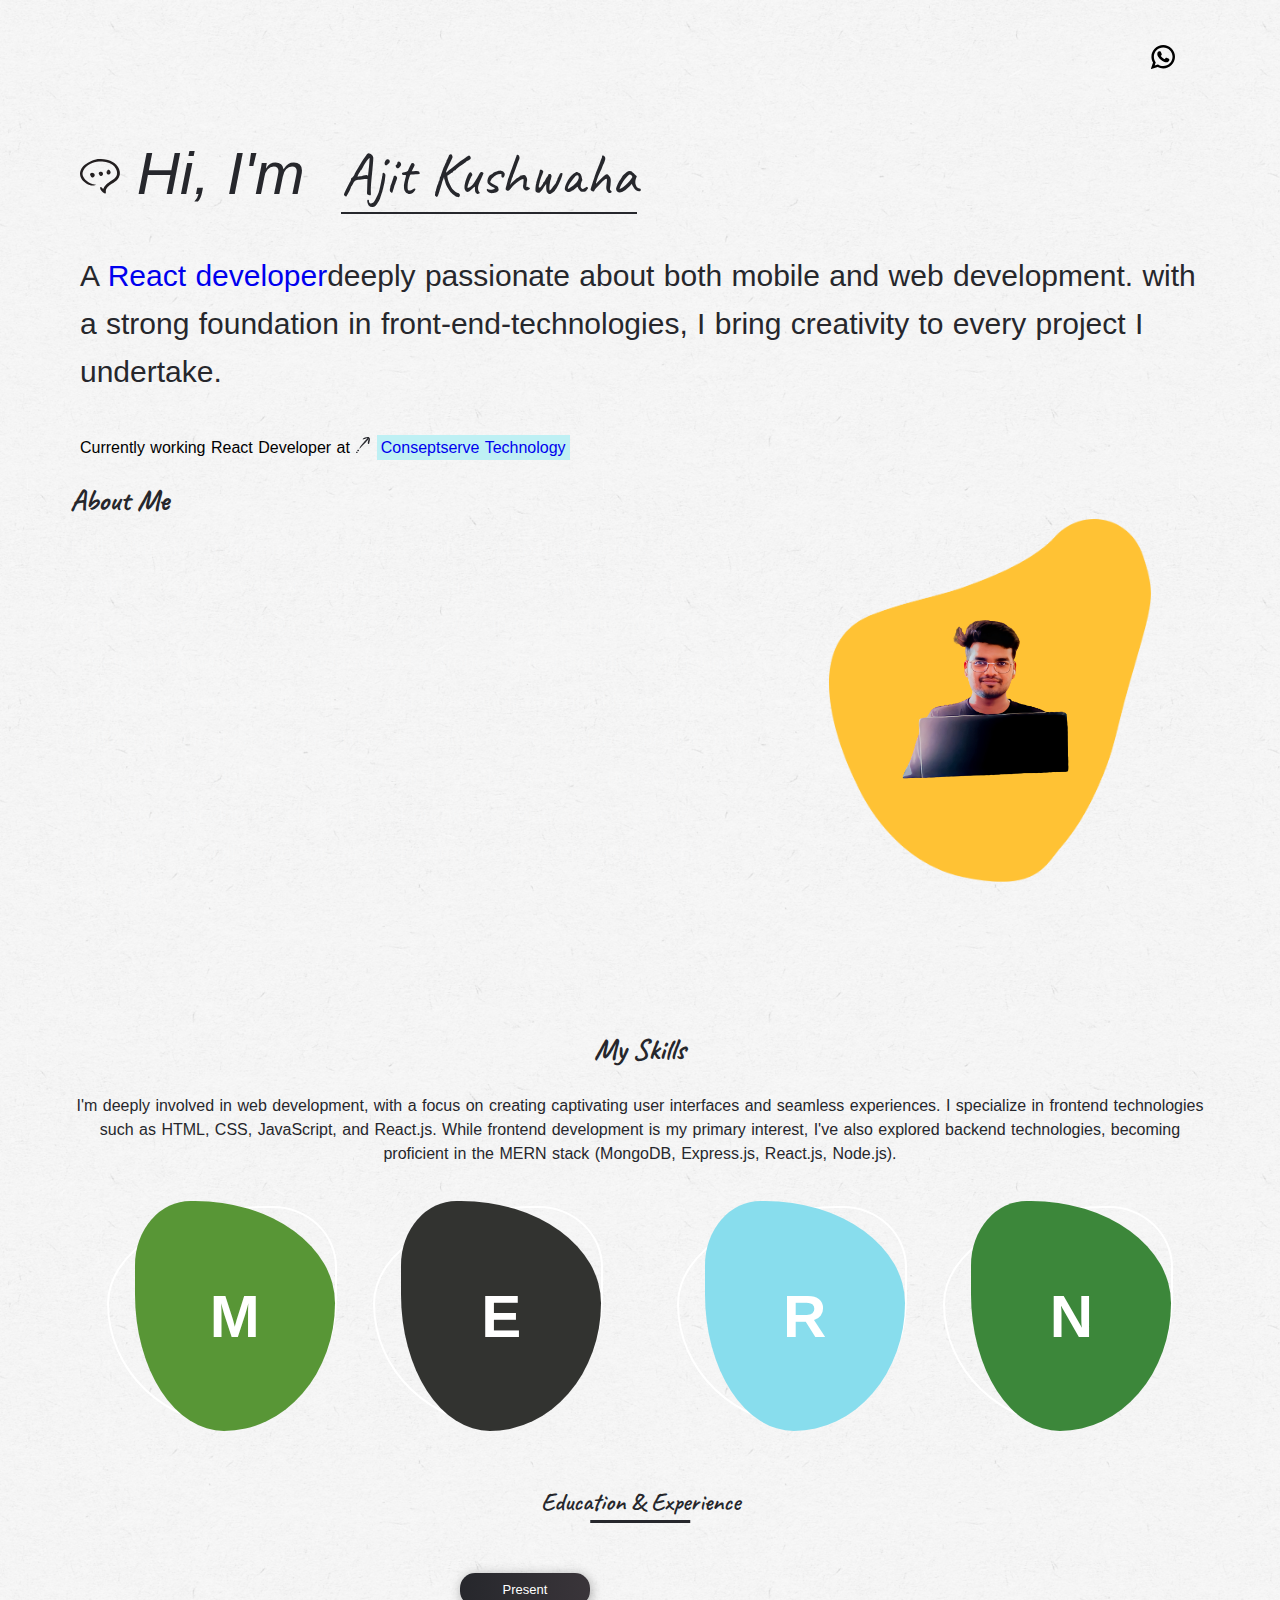
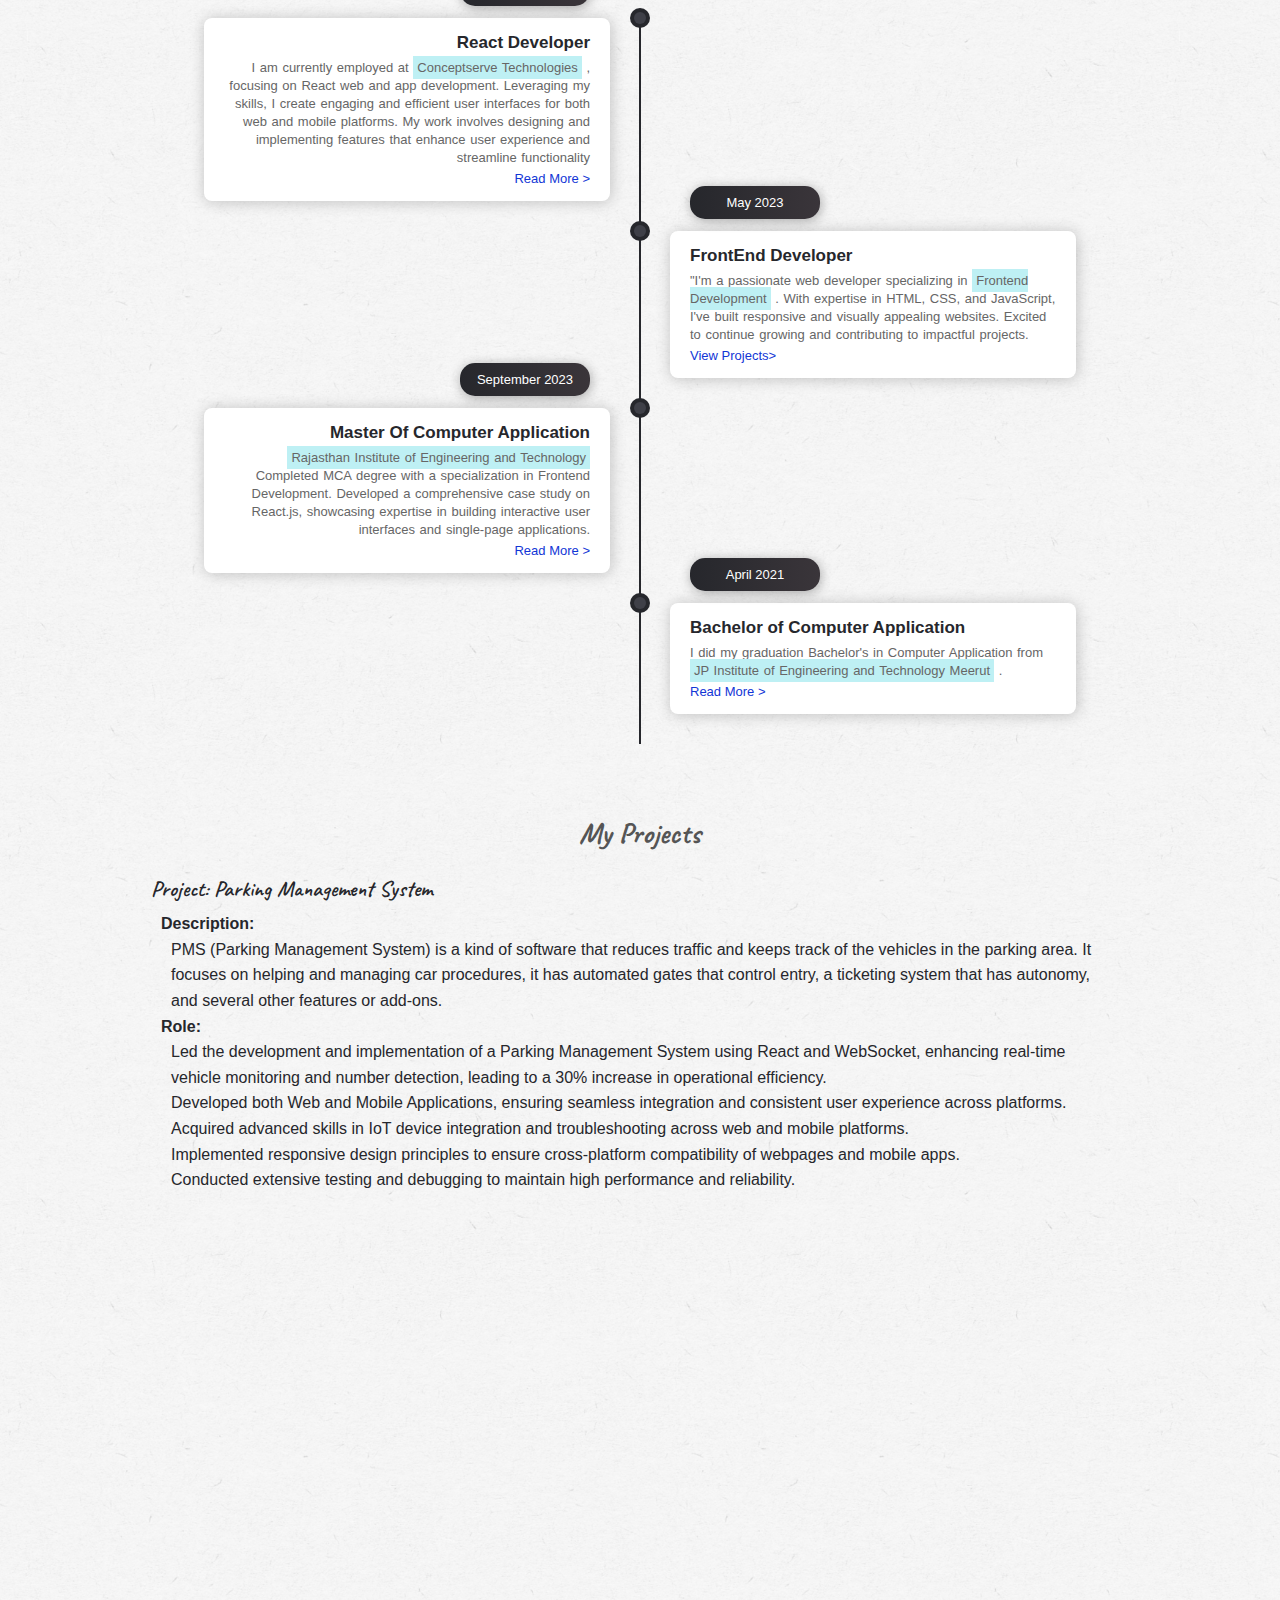
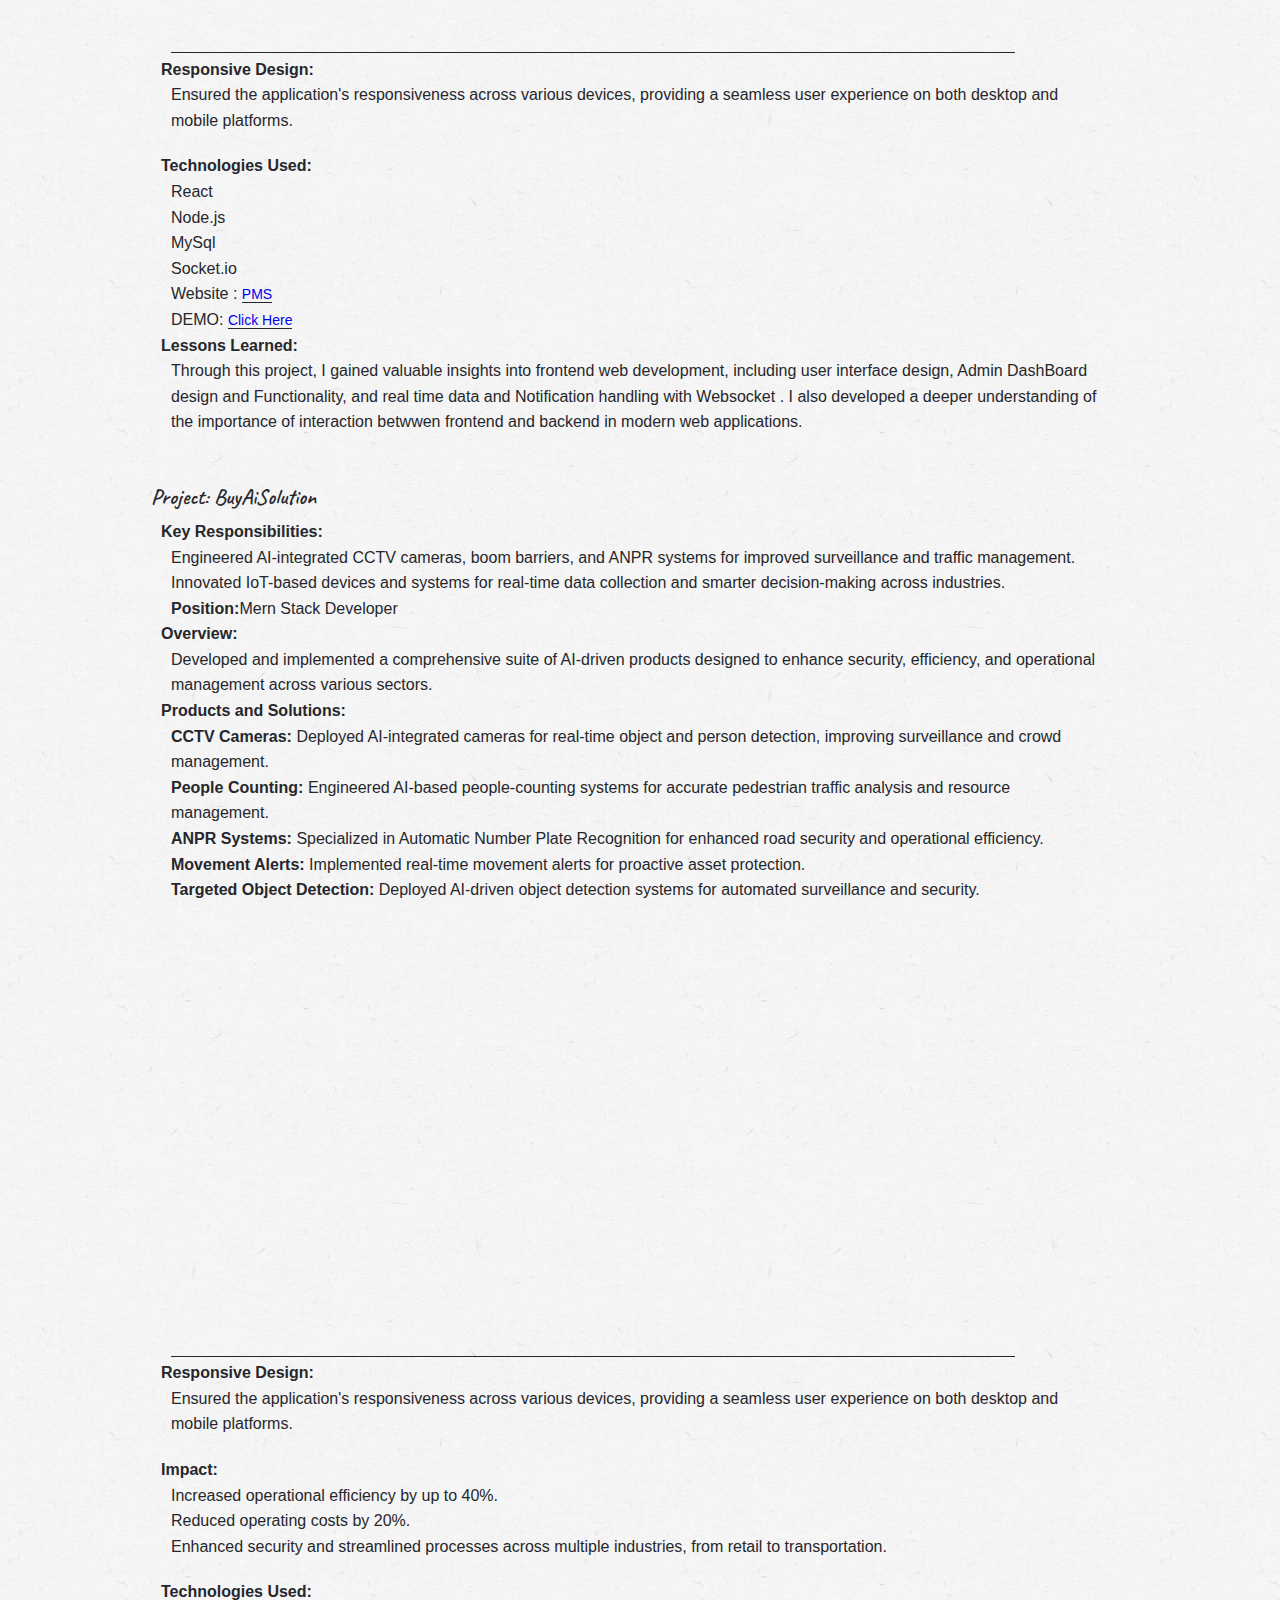
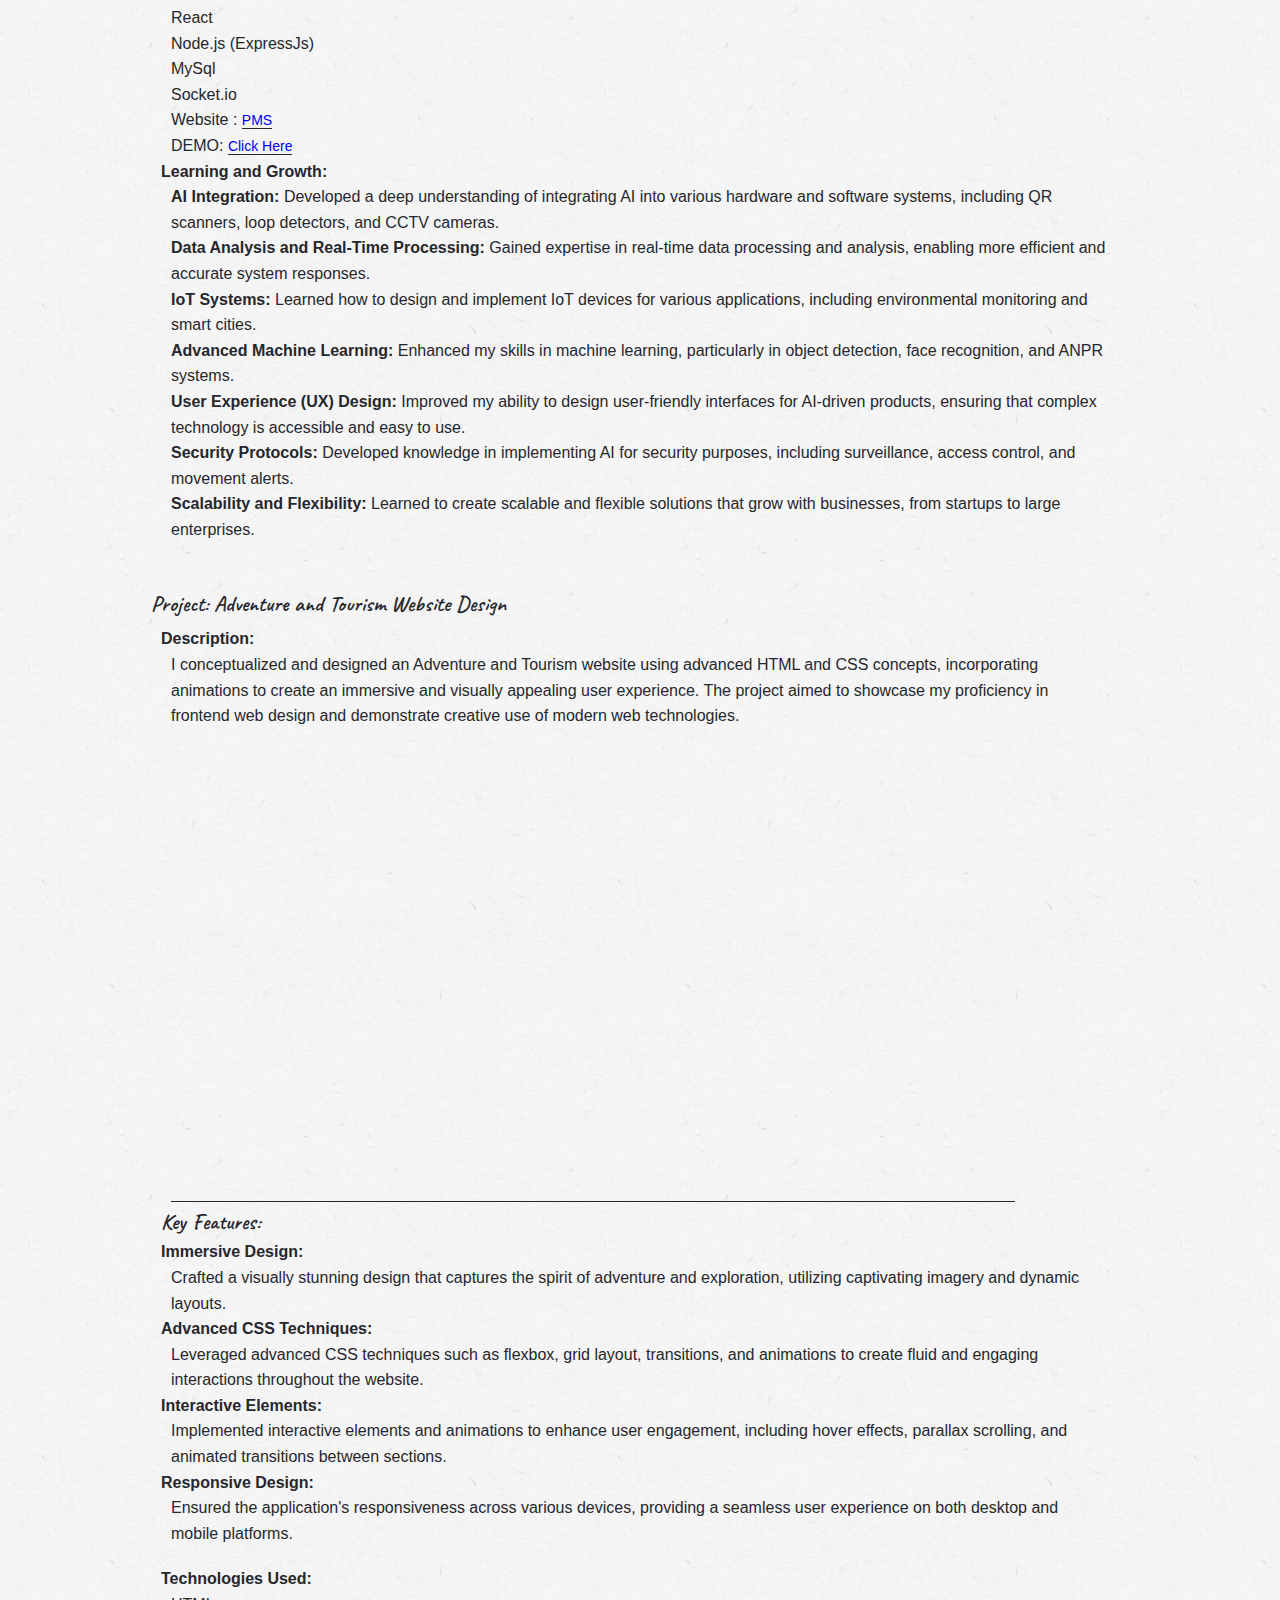
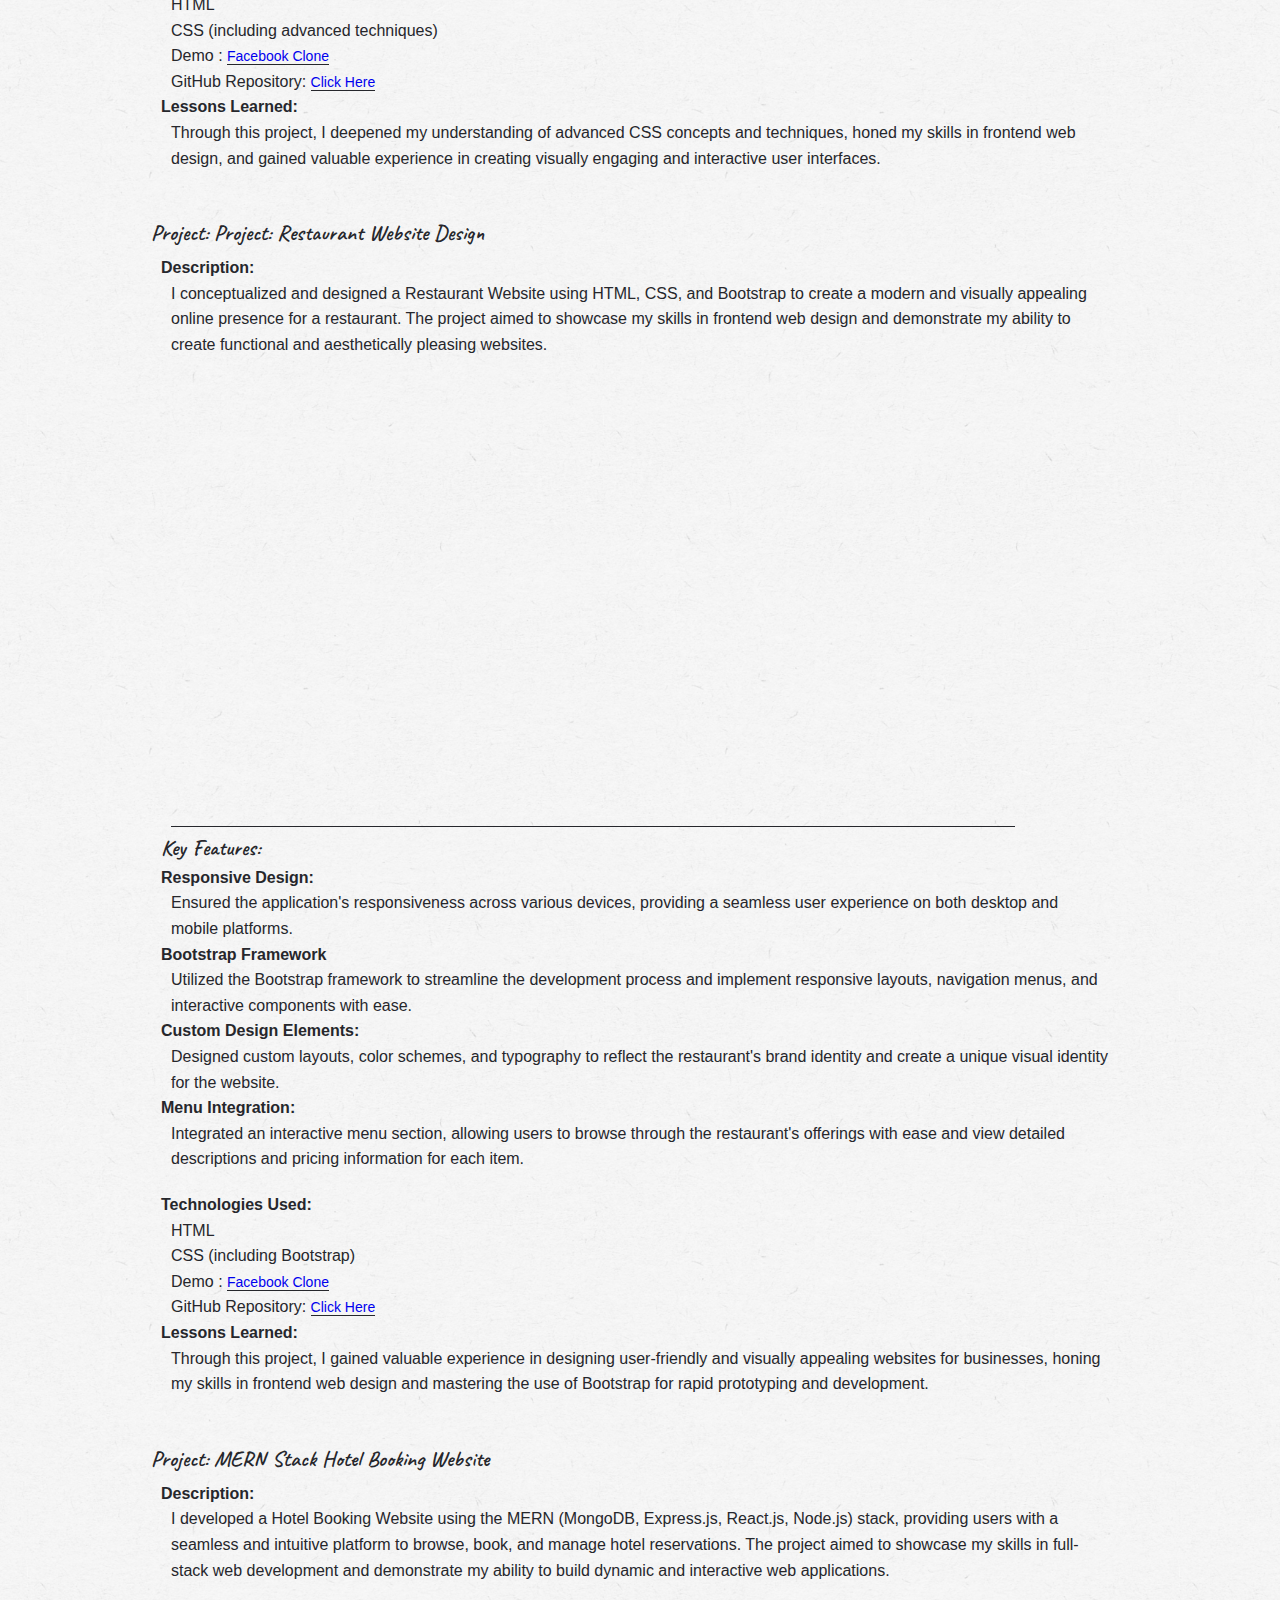
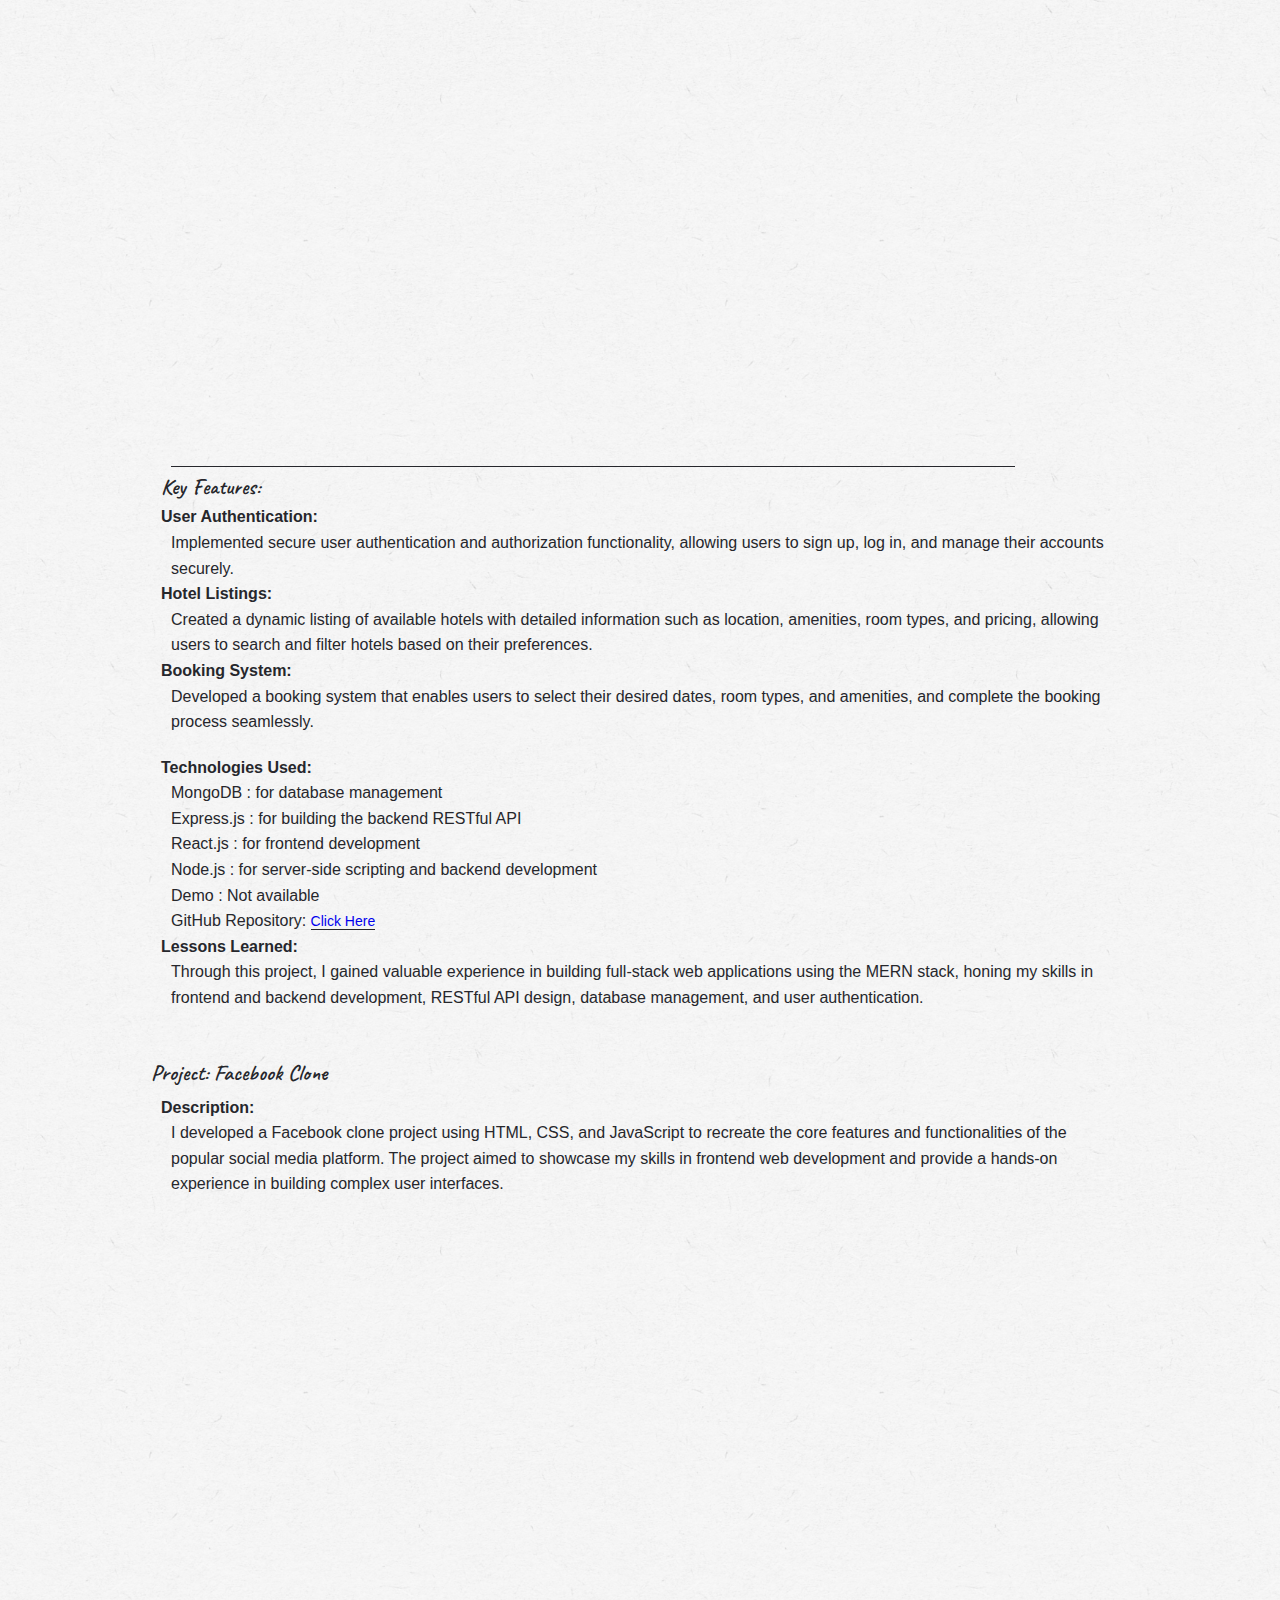
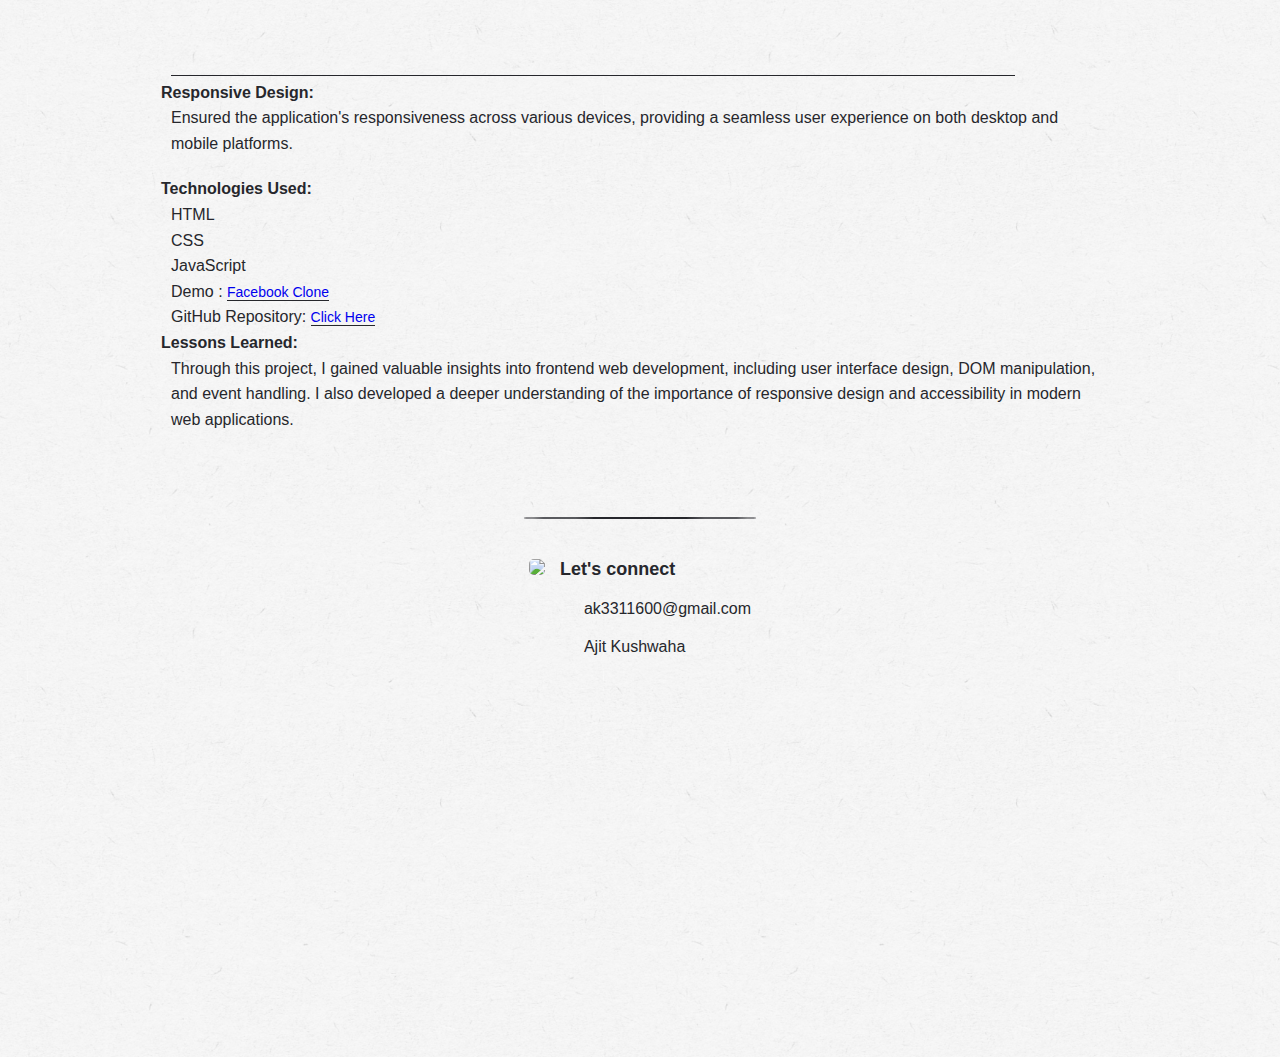
==== commit acd50eaf: "Update index.html" ====
--- a/index.html
+++ b/index.html
@@ -59,9 +59,9 @@
             <span>Ajit Kushwaha</span>
           </div>
           <p class="hero-info">
-            A <span class="highlight">React developer</span>deeply passionate about both mobile and web development.
+            A <a href="3:~:text=permission">React developer</a>deeply passionate about both mobile and web development.
             with a strong foundation in front-end-technologies, I bring creativity to every project I undertake.
-          </p>
+          </p> 
           <p class="intro">
             Currently working React Developer at <a href="https://conceptserve.com/"><svg width="16px" height="16px"
                 viewBox="0 0 64 73" fill="#26272c" xmlns="http://www.w3.org/2000/svg">
@@ -636,4 +636,4 @@
 
 </body>
 
-</html>+</html>
